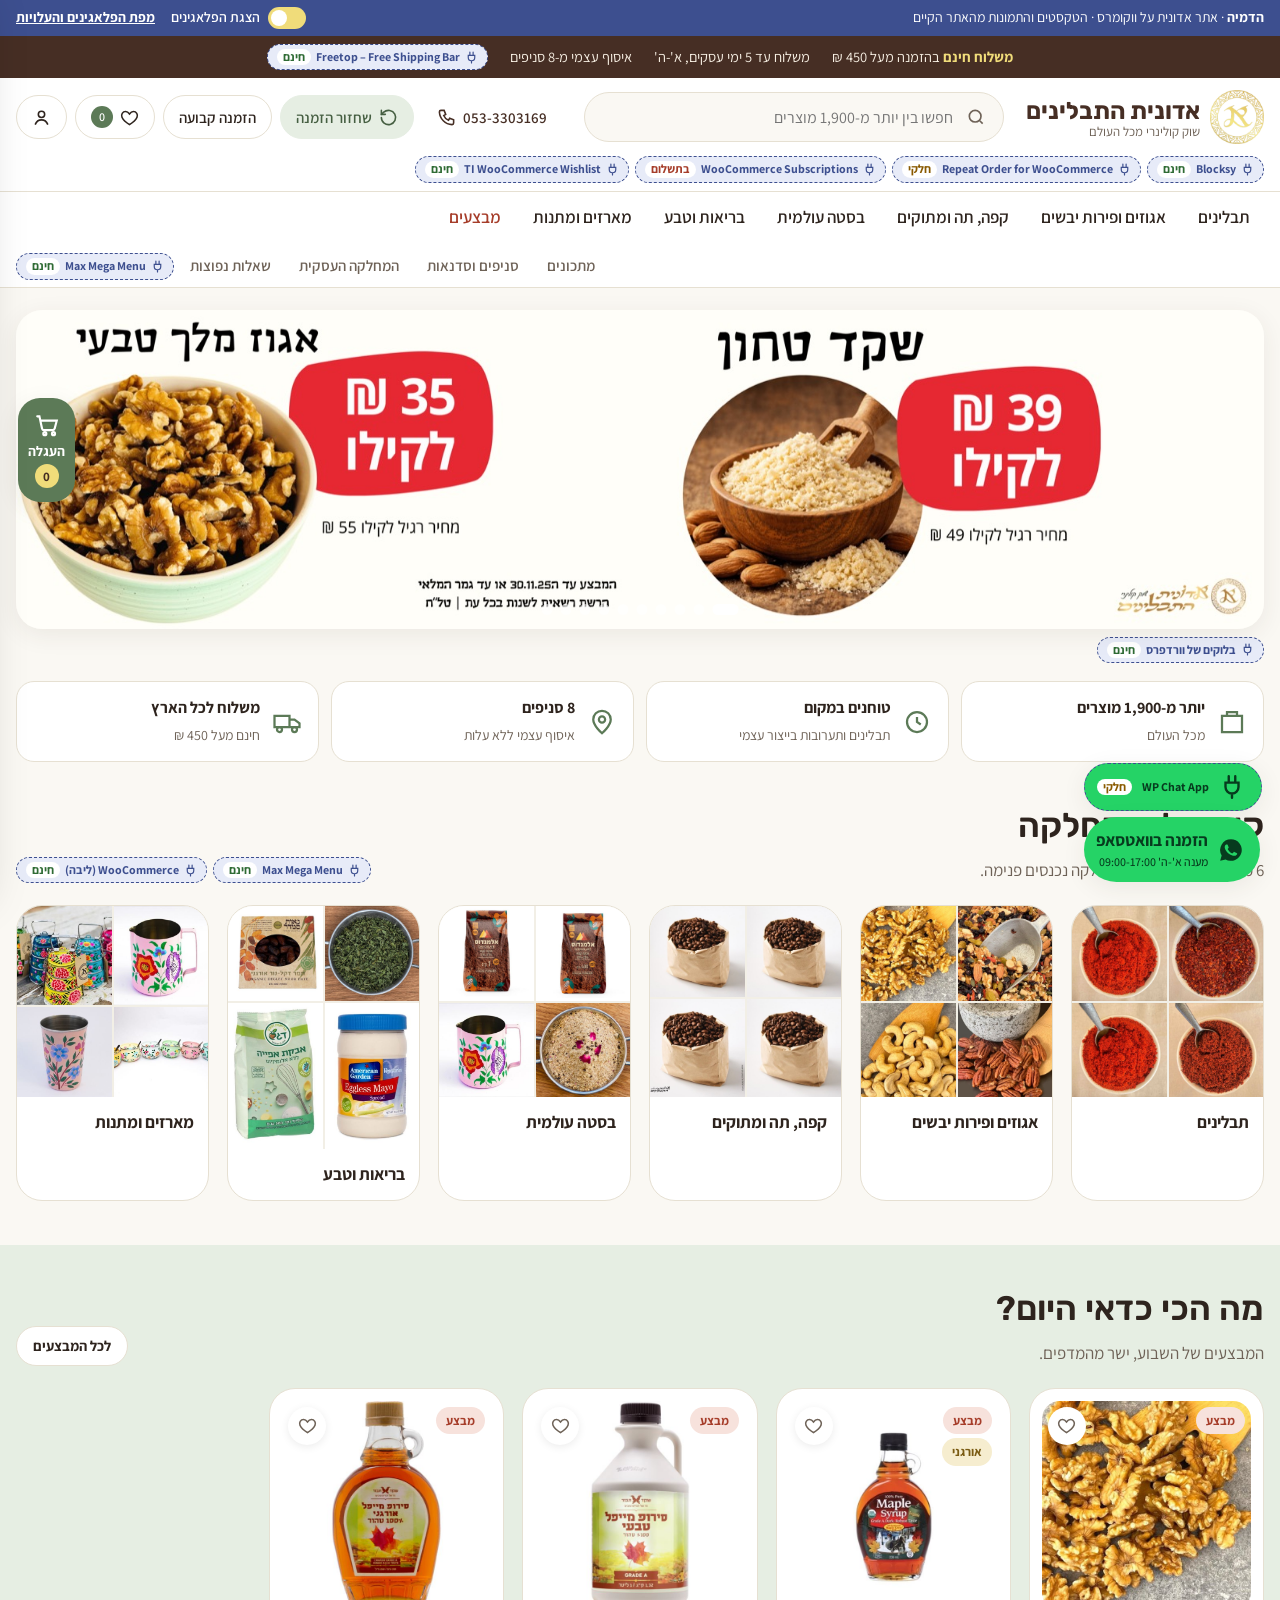
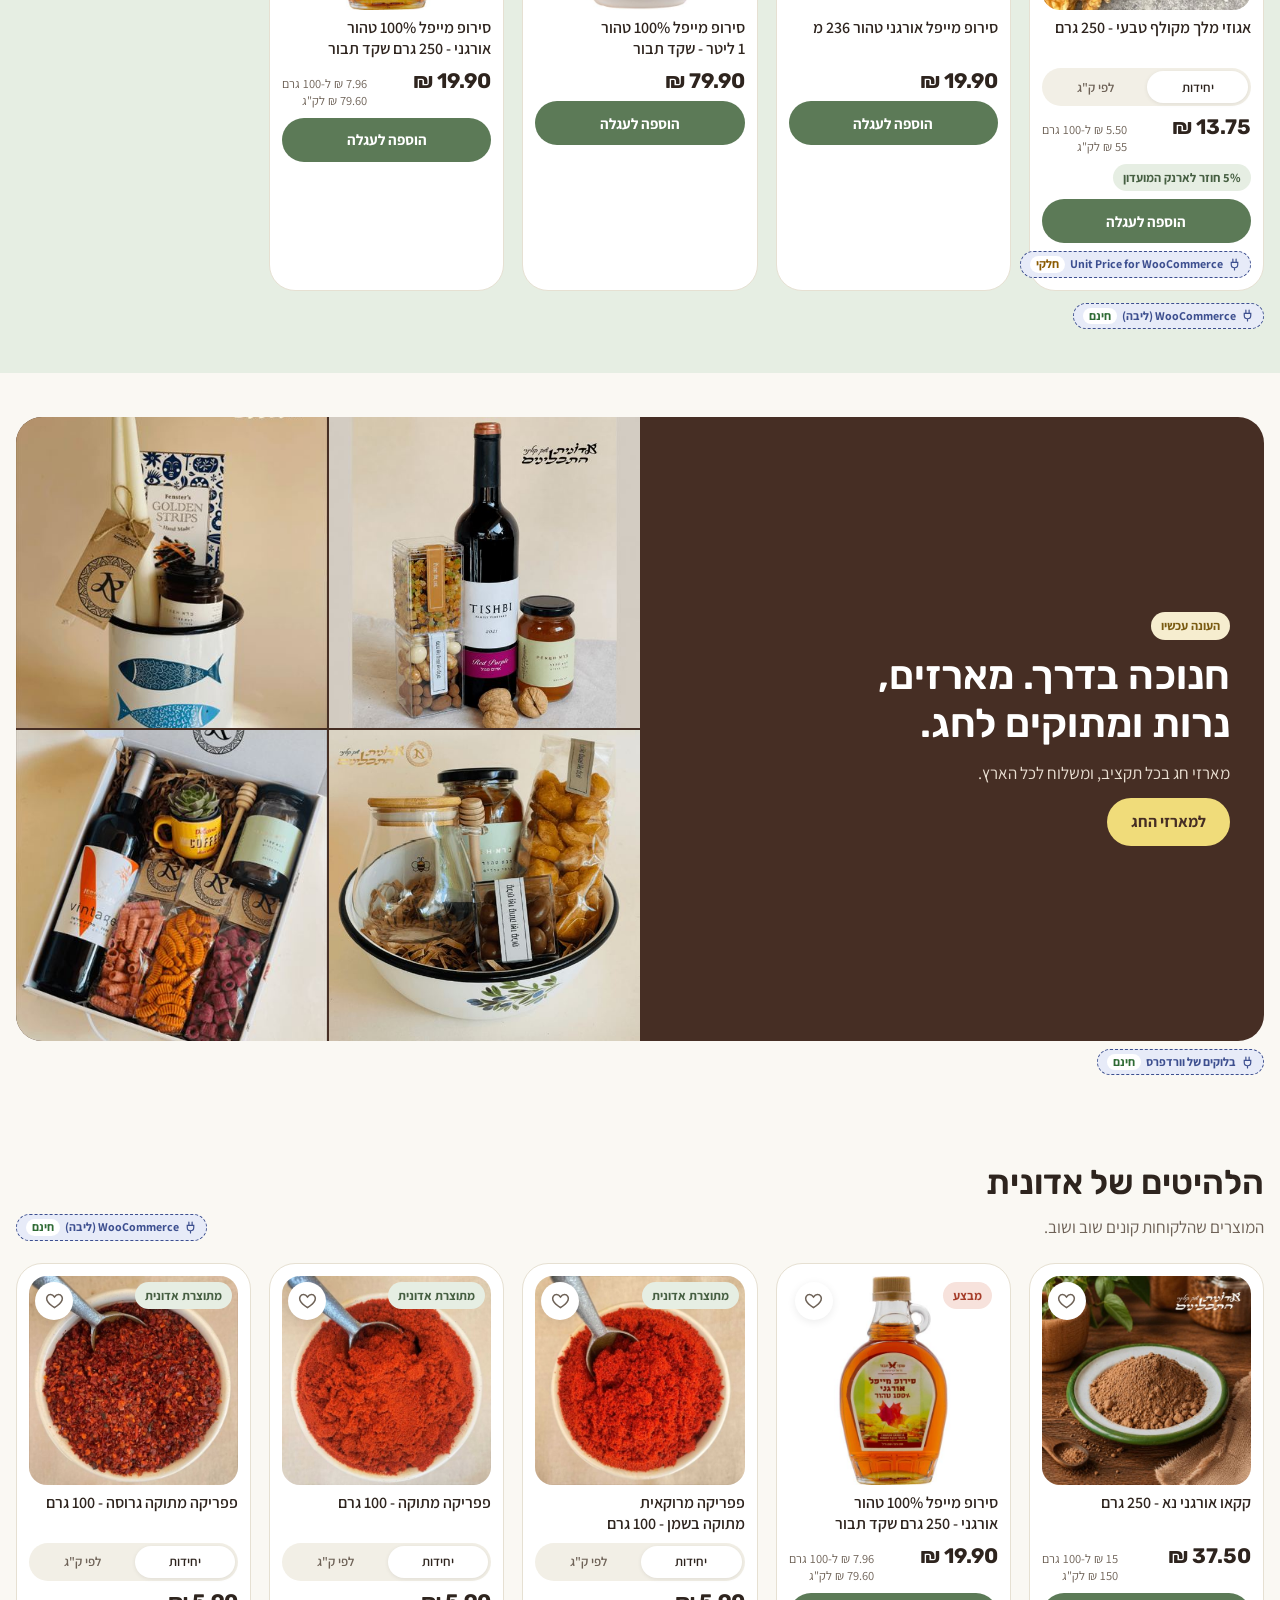
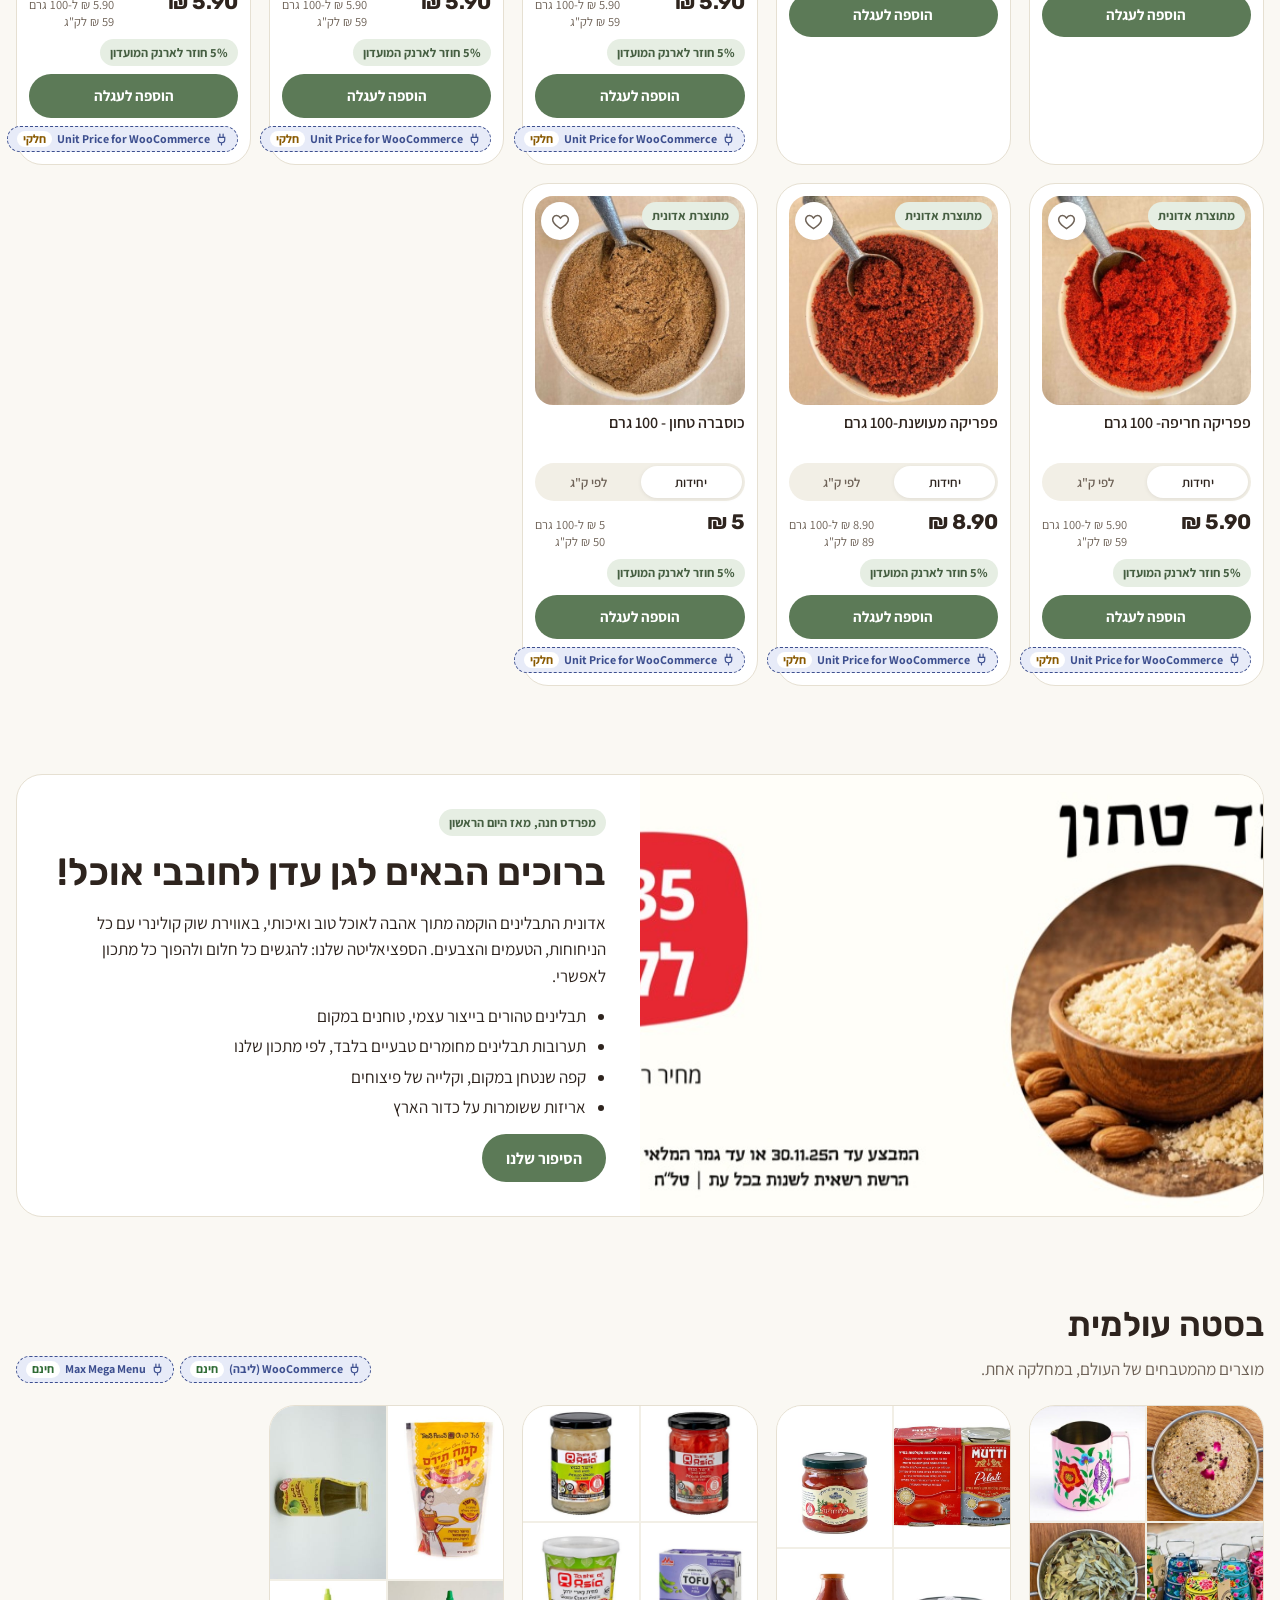
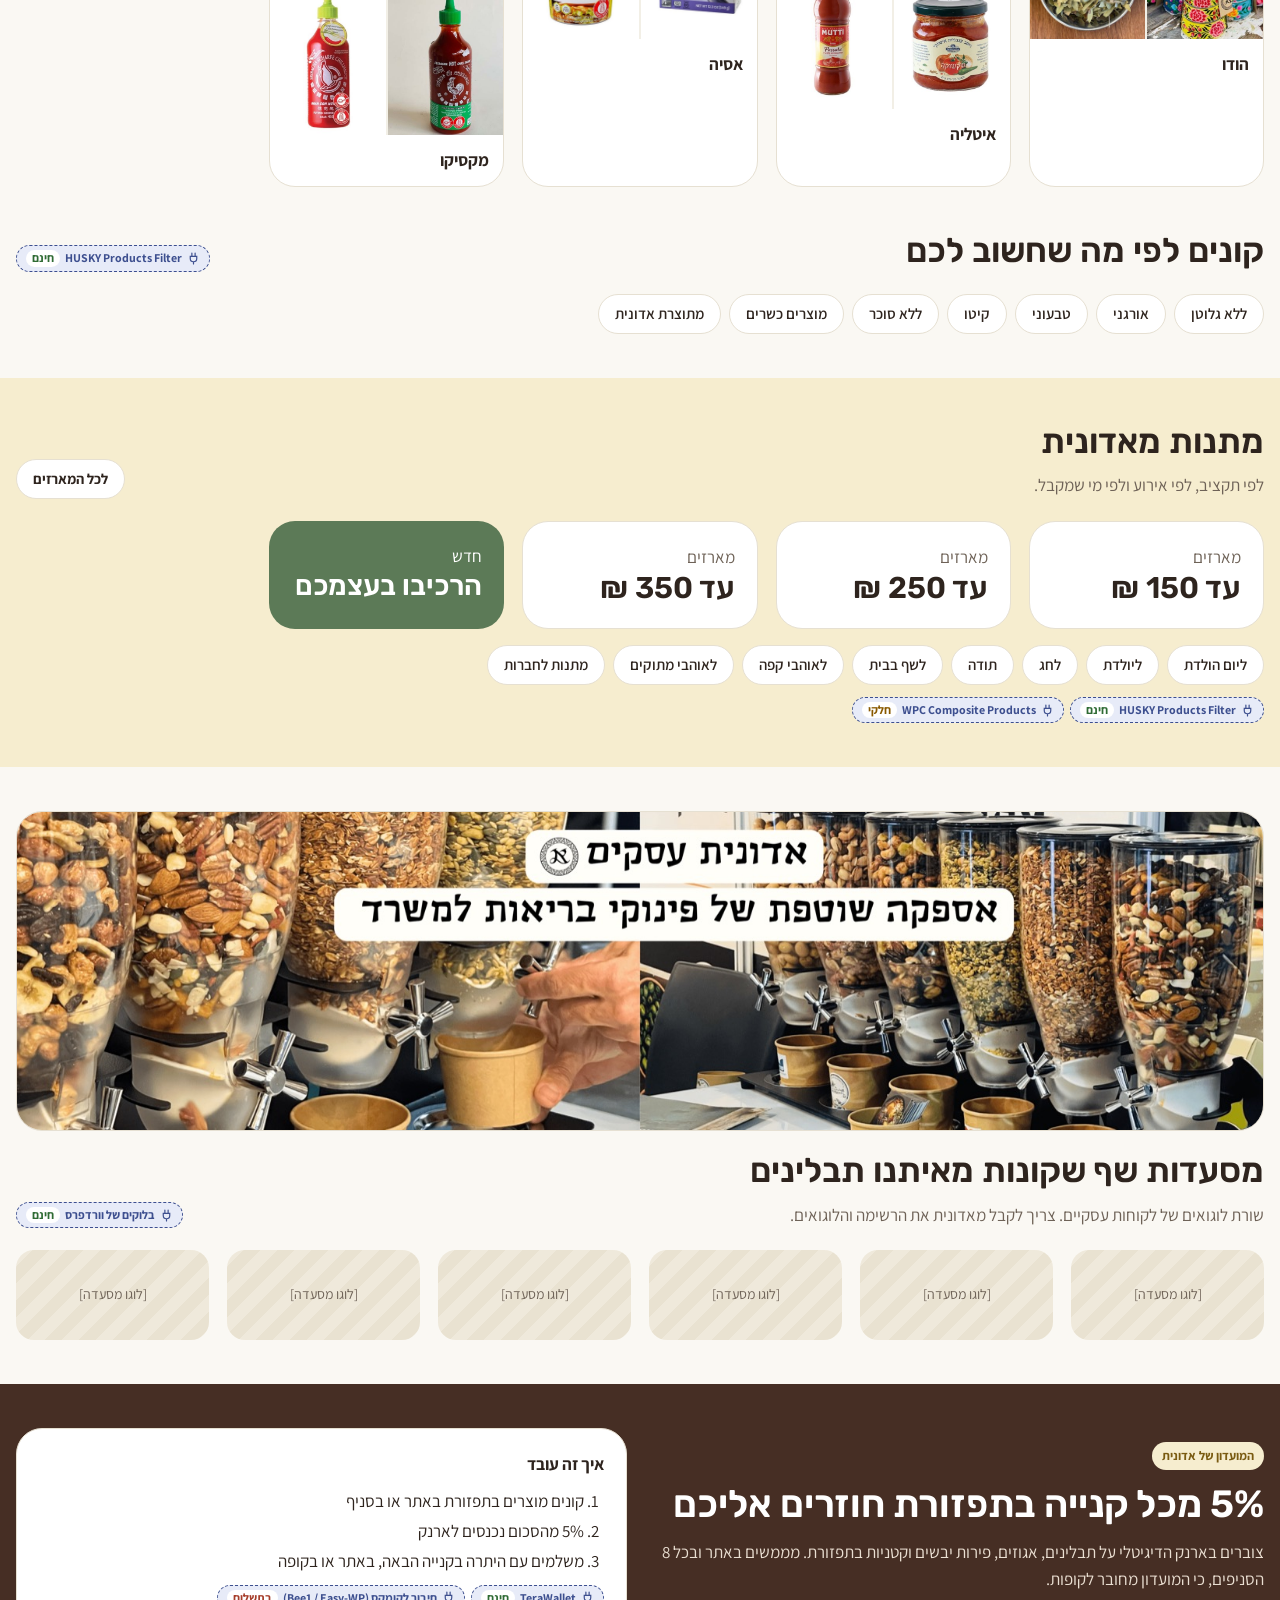
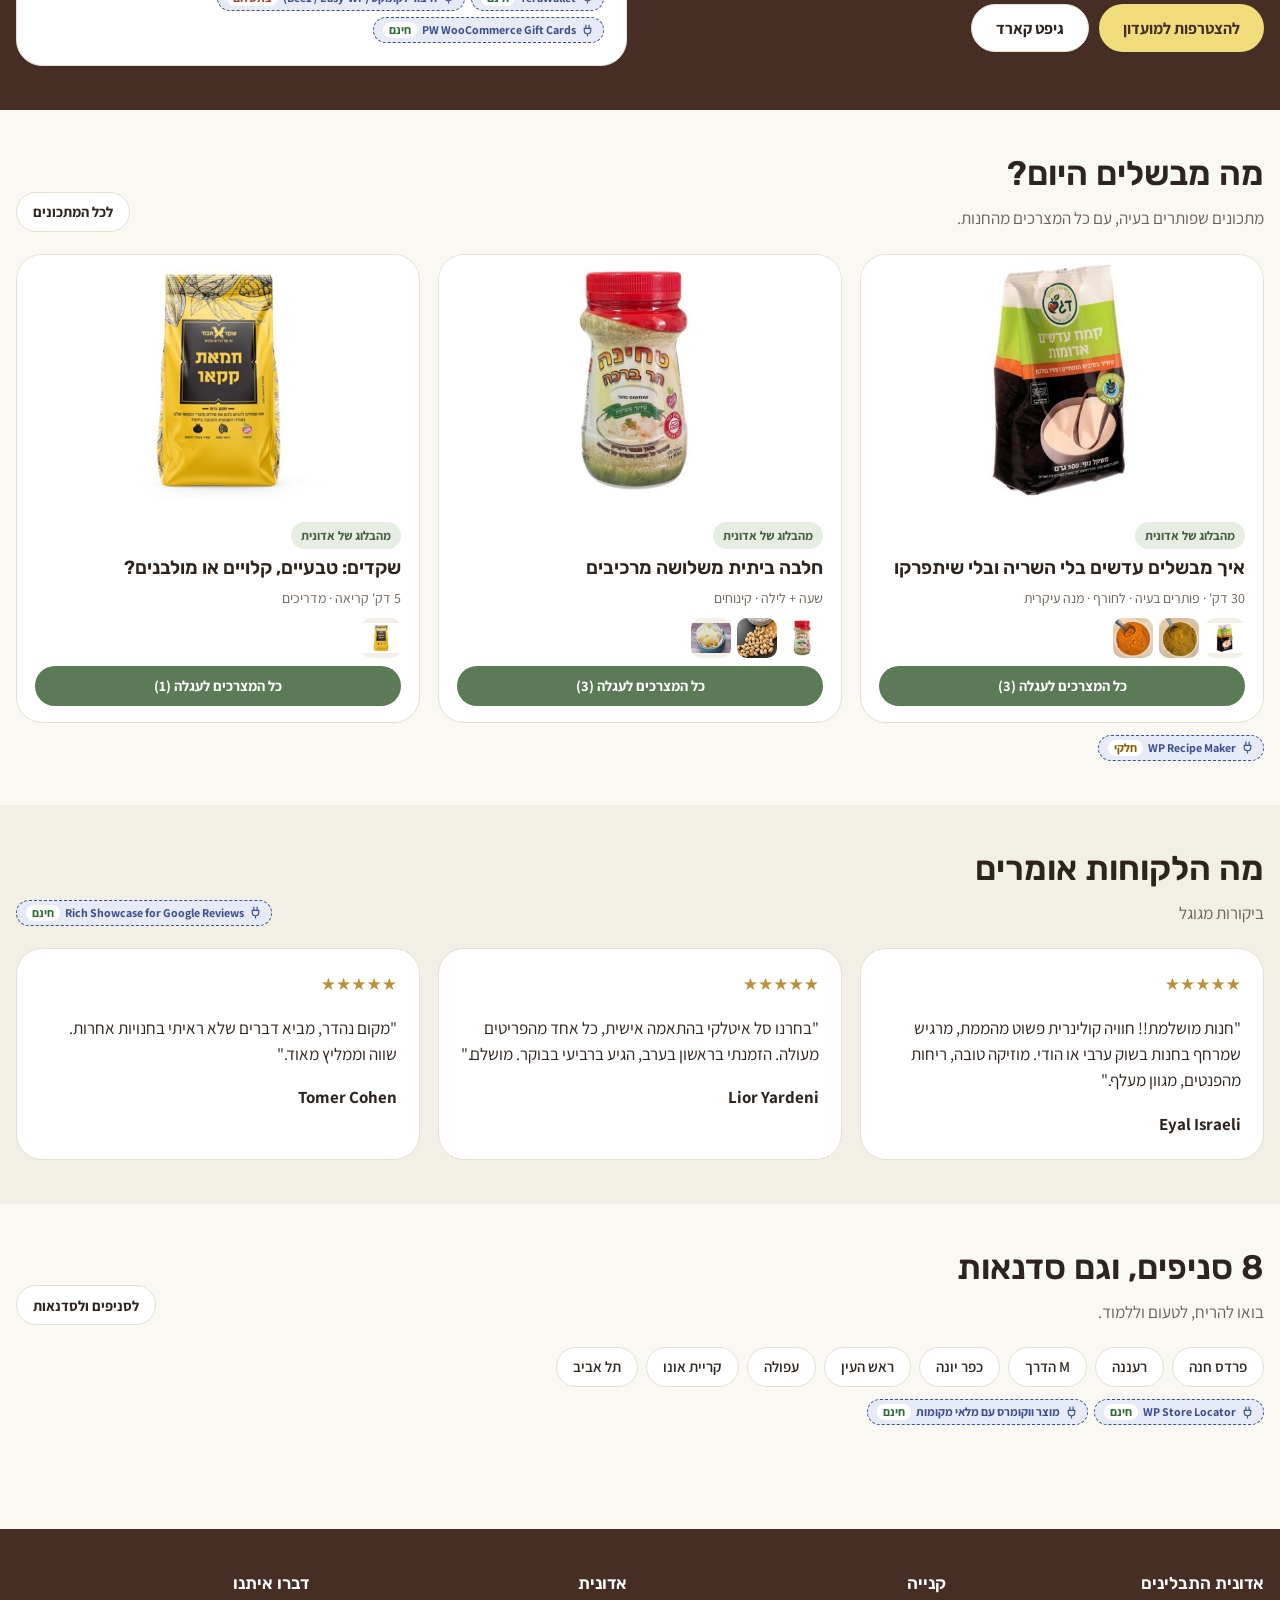
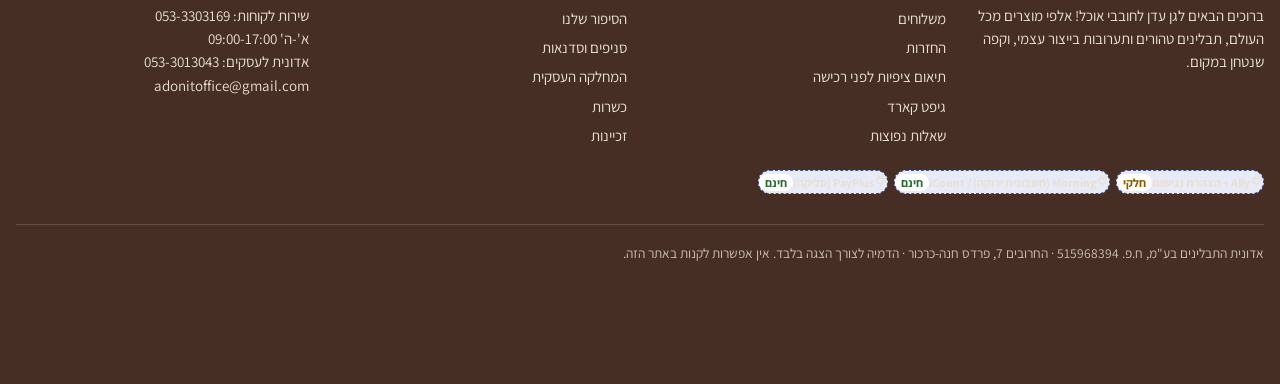
==== index.html @ aafbef53 "Add clickable WooCommerce demo for Adonit Hatavlinim Static demo built from the current site's texts" ====
<!doctype html>
<html lang="he" dir="rtl">
<head>
<meta charset="utf-8">
<meta name="viewport" content="width=device-width,initial-scale=1,viewport-fit=cover">
<meta name="robots" content="noindex,nofollow">
<title>אדונית התבלינים · הדמיה</title>
<link rel="preconnect" href="https://fonts.googleapis.com">
<link rel="stylesheet" href="https://fonts.googleapis.com/css2?family=Rubik:wght@500;600;700&family=Assistant:wght@400;600;700&display=swap">
<link rel="icon" href="assets/img/site/logo.png">
<link rel="stylesheet" href="assets/css/site.css">
</head>
<body>
<main>
  <div class="wrap">
    <div class="hero" id="hero"><img id="hero-img" src="assets/img/site/slide-1.jpg" alt=""><div class="dots" id="hero-dots"></div></div>
    <div data-plug="content" style="margin-top:8px"></div>

    <div class="trust" aria-label="למה אדונית">
      <div><svg viewBox="0 0 24 24" fill="none" stroke="currentColor" stroke-width="1.8" aria-hidden="true"><path d="M4 7h16v13H4zM8 7V4h8v3"/></svg><p style="margin:0"><b>יותר מ-1,900 מוצרים</b><span>מכל העולם</span></p></div>
      <div><svg viewBox="0 0 24 24" fill="none" stroke="currentColor" stroke-width="1.8" aria-hidden="true"><circle cx="12" cy="12" r="8"/><path d="M12 8v4l3 2"/></svg><p style="margin:0"><b>טוחנים במקום</b><span>תבלינים ותערובות בייצור עצמי</span></p></div>
      <div><svg viewBox="0 0 24 24" fill="none" stroke="currentColor" stroke-width="1.8" aria-hidden="true"><path d="M12 21s-7-6-7-11a7 7 0 0 1 14 0c0 5-7 11-7 11z"/><circle cx="12" cy="10" r="2.5"/></svg><p style="margin:0"><b>8 סניפים</b><span>איסוף עצמי ללא עלות</span></p></div>
      <div><svg viewBox="0 0 24 24" fill="none" stroke="currentColor" stroke-width="1.8" aria-hidden="true"><path d="M2 7h12v9H2zM14 10h4l4 3v3h-8z"/><circle cx="6" cy="18" r="2"/><circle cx="18" cy="18" r="2"/></svg><p style="margin:0"><b>משלוח לכל הארץ</b><span>חינם מעל 450 ₪</span></p></div>
    </div>
  </div>

  <section class="sec"><div class="wrap">
    <div class="sec-head"><div class="t"><h2>קונים לפי מחלקה</h2><p>6 מחלקות ראשיות. מכל מחלקה נכנסים פנימה.</p></div><div data-plug="megamenu,core"></div></div>
    <div class="grid g6" id="main-cats"></div>
  </div></section>

  <section class="sec" style="background:var(--green-soft)"><div class="wrap">
    <div class="sec-head"><div class="t"><h2>מה הכי כדאי היום?</h2><p>המבצעים של השבוע, ישר מהמדפים.</p></div><a class="btn sec sm" href="category.html?c=sale">לכל המבצעים</a></div>
    <div class="grid g4" id="today"></div>
    <div data-plug="core" style="margin-top:12px"></div>
  </div></section>

  <section class="sec"><div class="wrap">
    <a href="gifts.html" class="card" style="display:grid;grid-template-columns:repeat(auto-fit,minmax(min(100%,320px),1fr));overflow:hidden;text-decoration:none;background:var(--brown);color:#fff;border:0">
      <div style="padding:34px;display:flex;flex-direction:column;gap:12px;justify-content:center">
        <span class="tag" style="align-self:flex-start">העונה עכשיו</span>
        <h2 style="font-size:clamp(28px,3.5vw,40px)">חנוכה בדרך. מארזים, נרות ומתוקים לחג.</h2>
        <p style="margin:0;color:#EADFD2">מארזי חג בכל תקציב, ומשלוח לכל הארץ.</p>
        <span class="btn gold" style="align-self:flex-start">למארזי החג</span>
      </div>
      <div class="grid" style="grid-template-columns:1fr 1fr;gap:2px" id="season-imgs"></div>
    </a>
    <div data-plug="content" style="margin-top:8px"></div>
  </div></section>

  <section class="sec"><div class="wrap">
    <div class="sec-head"><div class="t"><h2>הלהיטים של אדונית</h2><p>המוצרים שהלקוחות קונים שוב ושוב.</p></div><div data-plug="core"></div></div>
    <div class="grid g4" id="hits"></div>
  </div></section>

  <section class="sec"><div class="wrap">
    <div class="card" style="display:grid;grid-template-columns:repeat(auto-fit,minmax(min(100%,340px),1fr));overflow:hidden">
      <img src="assets/img/site/slide-1.jpg" alt="" style="width:100%;height:100%;min-height:280px;object-fit:cover">
      <div style="padding:34px;display:flex;flex-direction:column;gap:14px">
        <span class="tag green" style="align-self:flex-start">מפרדס חנה, מאז היום הראשון</span>
        <h2 style="font-size:clamp(28px,3vw,38px)">ברוכים הבאים לגן עדן לחובבי אוכל!</h2>
        <p style="margin:0">אדונית התבלינים הוקמה מתוך אהבה לאוכל טוב ואיכותי, באווירת שוק קולינרי עם כל הניחוחות, הטעמים והצבעים. הספציאליטה שלנו: להגשים כל חלום ולהפוך כל מתכון לאפשרי.</p>
        <ul style="margin:0;padding-inline-start:20px;display:flex;flex-direction:column;gap:4px">
          <li>תבלינים טהורים בייצור עצמי, טוחנים במקום</li>
          <li>תערובות תבלינים מחומרים טבעיים בלבד, לפי מתכון שלנו</li>
          <li>קפה שנטחן במקום, וקלייה של פיצוחים</li>
          <li>אריזות ששומרות על כדור הארץ</li>
        </ul>
        <a class="btn pri" href="about.html" style="align-self:flex-start">הסיפור שלנו</a>
      </div>
    </div>
  </div></section>

  <section class="sec"><div class="wrap">
    <div class="sec-head"><div class="t"><h2>בסטה עולמית</h2><p>מוצרים מהמטבחים של העולם, במחלקה אחת.</p></div><div data-plug="core,megamenu"></div></div>
    <div class="grid g4" id="world"></div>
  </div></section>

  <section class="sec" style="padding-top:0"><div class="wrap">
    <div class="sec-head"><div class="t"><h2>קונים לפי מה שחשוב לכם</h2></div><div data-plug="filter"></div></div>
    <div class="chips">
      <a class="chip" href="category.html?c=gf">ללא גלוטן</a><a class="chip" href="category.html?c=organic">אורגני</a><a class="chip" href="category.html?c=vegan">טבעוני</a>
      <a class="chip" href="category.html?c=keto">קיטו</a><a class="chip" href="category.html?c=sugarfree">ללא סוכר</a><a class="chip" href="category.html?m=health">מוצרים כשרים</a>
      <a class="chip" href="category.html?c=pure">מתוצרת אדונית</a>
    </div>
  </div></section>

  <section class="sec" style="background:var(--gold-soft)"><div class="wrap">
    <div class="sec-head"><div class="t"><h2>מתנות מאדונית</h2><p>לפי תקציב, לפי אירוע ולפי מי שמקבל.</p></div><a class="btn sec sm" href="gifts.html">לכל המארזים</a></div>
    <div class="grid g4">
      <a class="card" href="gifts.html?b=150" style="padding:22px;text-decoration:none"><span class="muted">מארזים</span><h3 style="font-size:30px">עד 150 ₪</h3></a>
      <a class="card" href="gifts.html?b=250" style="padding:22px;text-decoration:none"><span class="muted">מארזים</span><h3 style="font-size:30px">עד 250 ₪</h3></a>
      <a class="card" href="gifts.html?b=350" style="padding:22px;text-decoration:none"><span class="muted">מארזים</span><h3 style="font-size:30px">עד 350 ₪</h3></a>
      <a class="card" href="gifts.html#build" style="padding:22px;text-decoration:none;background:var(--green);color:#fff;border:0"><span>חדש</span><h3 style="font-size:28px">הרכיבו בעצמכם</h3></a>
    </div>
    <div class="chips" style="margin-top:16px">
      <a class="chip" href="gifts.html?o=birthday">ליום הולדת</a><a class="chip" href="gifts.html?o=baby">ליולדת</a><a class="chip" href="gifts.html?o=holiday">לחג</a><a class="chip" href="gifts.html?o=thanks">תודה</a>
      <a class="chip" href="gifts.html?p=chef">לשף בבית</a><a class="chip" href="gifts.html?p=coffee">לאוהבי קפה</a><a class="chip" href="gifts.html?p=sweet">לאוהבי מתוקים</a><a class="chip" href="business.html">מתנות לחברות</a>
    </div>
    <div data-plug="filter,composite" style="margin-top:12px"></div>
  </div></section>

  <section class="sec"><div class="wrap">
    <a href="business.html" class="card" style="display:block;overflow:hidden;text-decoration:none">
      <img src="assets/img/site/slide-10.jpg" alt="אדונית עסקים: אספקה שוטפת של פינוקי בריאות למשרד">
    </a>
    <div class="sec-head" style="margin-top:20px"><div class="t"><h2>מסעדות שף שקונות מאיתנו תבלינים</h2><p>שורת לוגואים של לקוחות עסקיים. צריך לקבל מאדונית את הרשימה והלוגואים.</p></div><div data-plug="content"></div></div>
    <div class="grid g6"><div class="ph" style="height:90px">[לוגו מסעדה]</div><div class="ph" style="height:90px">[לוגו מסעדה]</div><div class="ph" style="height:90px">[לוגו מסעדה]</div><div class="ph" style="height:90px">[לוגו מסעדה]</div><div class="ph" style="height:90px">[לוגו מסעדה]</div><div class="ph" style="height:90px">[לוגו מסעדה]</div></div>
  </div></section>

  <section class="sec" style="background:var(--brown);color:#fff"><div class="wrap" style="display:grid;grid-template-columns:repeat(auto-fit,minmax(min(100%,340px),1fr));gap:26px;align-items:center">
    <div style="display:flex;flex-direction:column;gap:12px">
      <span class="tag" style="align-self:flex-start">המועדון של אדונית</span>
      <h2 style="font-size:clamp(28px,3vw,38px)">5% מכל קנייה בתפזורת חוזרים אליכם</h2>
      <p style="margin:0;color:#EADFD2">צוברים בארנק הדיגיטלי על תבלינים, אגוזים, פירות יבשים וקטניות בתפזורת. מממשים באתר ובכל 8 הסניפים, כי המועדון מחובר לקופות.</p>
      <div style="display:flex;gap:10px;flex-wrap:wrap"><a class="btn gold" href="account.html#wallet">להצטרפות למועדון</a><a class="btn sec" href="account.html#giftcard">גיפט קארד</a></div>
    </div>
    <div class="card" style="padding:22px;color:var(--ink);display:flex;flex-direction:column;gap:10px">
      <b>איך זה עובד</b>
      <ol style="margin:0;padding-inline-start:20px;display:flex;flex-direction:column;gap:4px">
        <li>קונים מוצרים בתפזורת באתר או בסניף</li>
        <li>5% מהסכום נכנסים לארנק</li>
        <li>משלמים עם היתרה בקנייה הבאה, באתר או בקופה</li>
      </ol>
      <div data-plug="wallet,comax,giftcard"></div>
    </div>
  </div></section>

  <section class="sec"><div class="wrap">
    <div class="sec-head"><div class="t"><h2>מה מבשלים היום?</h2><p>מתכונים שפותרים בעיה, עם כל המצרכים מהחנות.</p></div><a class="btn sec sm" href="recipes.html">לכל המתכונים</a></div>
    <div class="grid g3" id="recipes"></div>
    <div data-plug="recipes" style="margin-top:12px"></div>
  </div></section>

  <section class="sec" style="background:var(--soft)"><div class="wrap">
    <div class="sec-head"><div class="t"><h2>מה הלקוחות אומרים</h2><p>ביקורות מגוגל</p></div><div data-plug="reviews"></div></div>
    <div class="grid g3">
      <blockquote class="card" style="margin:0;padding:22px"><div style="color:var(--gold)" aria-label="5 כוכבים">★★★★★</div><p>"חנות מושלמת!! חוויה קולינרית פשוט מהממת, מרגיש שמרחף בחנות בשוק ערבי או הודי. מוזיקה טובה, ריחות מהפנטים, מגוון מעלף."</p><b>Eyal Israeli</b></blockquote>
      <blockquote class="card" style="margin:0;padding:22px"><div style="color:var(--gold)" aria-label="5 כוכבים">★★★★★</div><p>"בחרנו סל איטלקי בהתאמה אישית, כל אחד מהפריטים מעולה. הזמנתי בראשון בערב, הגיע ברביעי בבוקר. מושלם."</p><b>Lior Yardeni</b></blockquote>
      <blockquote class="card" style="margin:0;padding:22px"><div style="color:var(--gold)" aria-label="5 כוכבים">★★★★★</div><p>"מקום נהדר, מביא דברים שלא ראיתי בחנויות אחרות. שווה וממליץ מאוד."</p><b>Tomer Cohen</b></blockquote>
    </div>
  </div></section>

  <section class="sec"><div class="wrap">
    <div class="sec-head"><div class="t"><h2>8 סניפים, וגם סדנאות</h2><p>בואו להריח, לטעום וללמוד.</p></div><a class="btn sec sm" href="branches.html">לסניפים ולסדנאות</a></div>
    <div class="chips" id="branch-chips"></div>
    <div data-plug="locator,workshops" style="margin-top:12px"></div>
  </div></section>
</main>
<script src="assets/js/data.js"></script>
<script src="assets/js/app.js"></script>
<script>
window.pageInit = function () {
  const slides = (window.SLIDES || []).filter(s => s.img);
  let i = 0;
  const img = document.getElementById('hero-img'), dots = document.getElementById('hero-dots');
  dots.innerHTML = slides.map((s, n) => `<button aria-label="${esc(s.alt)}" aria-current="${n === 0}"></button>`).join('');
  const show = n => { i = n; img.src = slides[n].img; img.alt = slides[n].alt; dots.querySelectorAll('button').forEach((b, k) => b.setAttribute('aria-current', k === n)); };
  dots.addEventListener('click', e => { const b = e.target.closest('button'); if (b) show([...dots.children].indexOf(b)); });
  if (!matchMedia('(prefers-reduced-motion: reduce)').matches) setInterval(() => show((i + 1) % slides.length), 5000);
  show(0);

  document.getElementById('main-cats').innerHTML = MENU.map(m => {
    const keys = m.groups.flatMap(g => g[1]);
    const ims = productsIn(keys).slice(0, 4).map(p => `<img src="${p.img}" alt="" loading="lazy">`).join('');
    return `<a class="cat-tile" href="${m.href || 'category.html?m=' + m.id}"><div class="im">${ims}</div><span>${esc(m.name)}</span></a>`;
  }).join('');
  document.getElementById('today').innerHTML = productsIn(['sale']).slice(0, 4).map(p => productCard(p)).join('');
  const hitIds = ['4282666', '6052212', '8555925', '4281833', '4282387', '4282388', '4281858', '6035472'];
  let hits = hitIds.map(productById).filter(Boolean);
  if (hits.length < 8) hits = hits.concat(productsIn(['pure', 'nuts', 'blends']).filter(p => !hits.includes(p))).slice(0, 8);
  document.getElementById('hits').innerHTML = hits.map(p => productCard(p)).join('');
  document.getElementById('season-imgs').innerHTML = productsIn(['boxes']).slice(0, 4).map(p => `<img src="${p.img}" alt="" style="width:100%;height:100%;object-fit:cover;aspect-ratio:1/1;background:#fff">`).join('');
  document.getElementById('world').innerHTML = [['indian', 'הודו'], ['italy', 'איטליה'], ['asian', 'אסיה'], ['mexico', 'מקסיקו']].map(([k, n]) => {
    const ims = productsIn([k]).slice(0, 4).map(p => `<img src="${p.img}" alt="" loading="lazy">`).join('');
    return `<a class="cat-tile" href="category.html?c=${k}"><div class="im">${ims}</div><span>${n}</span></a>`;
  }).join('');
  document.getElementById('recipes').innerHTML = RECIPES.slice(0, 3).map(recipeCard).join('');
  document.getElementById('branch-chips').innerHTML = ['פרדס חנה', 'רעננה', 'M הדרך', 'כפר יונה', 'ראש העין', 'עפולה', 'קריית אונו', 'תל אביב'].map(b => `<a class="chip" href="branches.html">${b}</a>`).join('');
};
</script>
<script src="assets/js/recipes.js"></script>
</body>
</html>
---- assets/css/site.css ----
/* Adonit WooCommerce demo – shared styles.
   Rounded, soft look (store request, inspired by Carmella). Brand colours from the current site:
   green #5C7A57, brown #462E24, logo gold, soft yellow. */
:root{
  --bg:#FAF8F3; --card:#FFFFFF; --soft:#F2EFE6; --line:#E6E0D2;
  --ink:#2E241E; --muted:#6E6257; --brown:#462E24;
  --green:#5C7A57; --green-dk:#465F42; --green-soft:#E6EEE3;
  --gold:#B8913A; --gold-soft:#F6EDCF; --yellow:#F0DC7A;
  --red:#A63D2A; --red-soft:#F7E2DC;
  --plug:#3D4F8F; --plug-soft:#E7EBF8;
  --r-lg:26px; --r:18px; --r-sm:12px; --pill:999px;
  --shadow:0 6px 24px rgba(70,46,36,.08);
  --head:'Rubik','Assistant',system-ui,sans-serif;
  --body:'Assistant','Rubik',system-ui,-apple-system,'Segoe UI',Arial,sans-serif;
}
*{box-sizing:border-box}
html{scroll-behavior:smooth}
body{margin:0;background:var(--bg);color:var(--ink);font:400 17px/1.55 var(--body);direction:rtl}
img{max-width:100%;display:block}
a{color:inherit}
h1,h2,h3,h4{font-family:var(--head);font-weight:600;line-height:1.2;margin:0;text-wrap:balance}
.wrap{max-width:1280px;margin:0 auto;padding-inline:max(16px,env(safe-area-inset-left,0px))}
.sr{position:absolute;width:1px;height:1px;overflow:hidden;clip:rect(0 0 0 0)}
:focus-visible{outline:3px solid var(--gold);outline-offset:2px;border-radius:6px}

/* demo bar */
.demo-bar{background:var(--plug);color:#fff;font-size:14px}
.demo-bar .wrap{display:flex;flex-wrap:wrap;gap:6px 18px;align-items:center;justify-content:space-between;padding-block:7px}
.demo-bar a{color:#fff;font-weight:700}
.switch{display:inline-flex;align-items:center;gap:8px;cursor:pointer;font-weight:600}
.switch input{appearance:none;width:38px;height:22px;border-radius:99px;background:rgba(255,255,255,.35);position:relative;cursor:pointer;margin:0}
.switch input::after{content:"";position:absolute;top:3px;right:3px;width:16px;height:16px;border-radius:50%;background:#fff;transition:right .15s}
.switch input:checked{background:var(--yellow)}
.switch input:checked::after{right:19px}

/* plugin badges */
.plug{display:inline-flex;align-items:center;gap:5px;font:600 12px/1.2 var(--body);color:var(--plug);background:var(--plug-soft);border:1px dashed var(--plug);padding:4px 9px;border-radius:var(--pill);text-decoration:none;white-space:nowrap;vertical-align:middle}
.plug b{font-weight:700}
.plug .st{font-weight:700;padding:1px 6px;border-radius:99px;background:#fff}
.plug .st.free{color:#2F6B34}.plug .st.partly{color:#8A5A00}.plug .st.paid{color:var(--red)}
.plug svg{width:13px;height:13px}
body.hide-plugs .plug{display:none!important}
.plug-row{display:flex;flex-wrap:wrap;gap:6px}

/* shipping bar (Dear Life) */
.ship-bar{background:var(--brown);color:#F7EFE3;font-size:14.5px}
.ship-bar .wrap{display:flex;flex-wrap:wrap;gap:4px 22px;justify-content:center;align-items:center;padding-block:8px;text-align:center}
.ship-bar strong{color:var(--yellow)}

/* header */
.site-head{background:var(--card);border-bottom:1px solid var(--line);position:relative;z-index:30}
@media(min-width:1100px){.site-head{position:sticky;top:0}}
.head-row{display:flex;flex-wrap:wrap;align-items:center;gap:12px 22px;padding-block:12px}
.logo{display:flex;align-items:center;gap:10px;text-decoration:none}
.logo img{width:54px;height:54px}
.logo span{display:flex;flex-direction:column;line-height:1.05}
.logo b{font:700 24px var(--head);color:var(--brown)}
.logo small{font-size:13px;color:var(--muted)}
.search{flex:1 1 340px;position:relative}
.search input{width:100%;min-height:50px;border-radius:var(--pill);border:1.5px solid var(--line);background:var(--bg);padding:0 50px 0 20px;font:400 16px var(--body);color:var(--ink)}
.search input:focus{border-color:var(--green);outline:none;background:#fff}
.search .ico{position:absolute;right:18px;top:50%;transform:translateY(-50%);width:20px;height:20px;color:var(--muted)}
.suggest{position:absolute;top:calc(100% + 8px);inset-inline:0;background:#fff;border-radius:var(--r);box-shadow:var(--shadow);border:1px solid var(--line);padding:16px;display:none;z-index:40}
.search:focus-within .suggest{display:block}
.suggest h4{font-size:13px;color:var(--muted);margin-bottom:8px;font-family:var(--body);font-weight:700}
.suggest .chips{display:flex;flex-wrap:wrap;gap:6px;margin-bottom:12px}
.suggest .chips a{background:var(--soft);border-radius:var(--pill);padding:6px 12px;font-size:14px;text-decoration:none}
.suggest .res a{display:flex;gap:10px;align-items:center;padding:6px;border-radius:10px;text-decoration:none;font-size:15px}
.suggest .res a:hover{background:var(--soft)}
.suggest .res img{width:40px;height:40px;object-fit:cover;border-radius:8px}
.head-actions{display:flex;align-items:center;gap:8px;flex-wrap:wrap}
.hbtn{display:inline-flex;align-items:center;gap:7px;min-height:44px;padding:0 15px;border-radius:var(--pill);text-decoration:none;font-weight:600;font-size:15px;border:1.5px solid var(--line);background:#fff;cursor:pointer;color:var(--ink);font-family:var(--body)}
.hbtn svg{width:19px;height:19px}
.hbtn.reorder{background:var(--green-soft);border-color:var(--green-soft);color:var(--green-dk)}
.hbtn.phone{border:0;color:var(--brown);direction:ltr}
.hbtn .count{background:var(--green);color:#fff;border-radius:99px;min-width:22px;height:22px;display:inline-grid;place-items:center;font-size:12px}

/* mega menu (Teva Castel / Nuts.com: 6 main categories, deep) */
.mainnav{border-top:1px solid var(--line)}
.mainnav>.wrap{display:flex;flex-wrap:wrap;gap:2px 4px;align-items:center}
.mn-item{position:relative}
.mn-item>a{display:block;padding:12px 14px;font-weight:600;text-decoration:none;border-radius:12px}
.mn-item>a:hover,.mn-item:focus-within>a{background:var(--soft)}
.mn-item.accent>a{color:var(--red)}
.mega{position:absolute;top:100%;right:0;background:#fff;border:1px solid var(--line);border-radius:var(--r);box-shadow:var(--shadow);padding:20px;display:none;min-width:520px;z-index:35;grid-template-columns:repeat(2,minmax(0,1fr));gap:6px 28px}
.mn-item:hover .mega,.mn-item:focus-within .mega{display:grid}
.mega h5{font:700 14px var(--body);color:var(--green-dk);margin:6px 0 4px}
.mega a{display:block;text-decoration:none;padding:4px 0;font-size:15px}
.mega a:hover{color:var(--green)}
.mega .note{grid-column:1/-1;margin-top:8px}
.nav-extra{margin-inline-start:auto;display:flex;gap:4px;flex-wrap:wrap}
.nav-extra a{padding:10px 12px;text-decoration:none;font-size:15px;color:var(--muted);font-weight:600;border-radius:12px}
.nav-extra a:hover{background:var(--soft);color:var(--ink)}

/* generic */
section.sec{padding-block:44px}
.sec-head{display:flex;flex-wrap:wrap;align-items:end;justify-content:space-between;gap:10px 20px;margin-bottom:22px}
.sec-head h2{font-size:clamp(26px,3vw,34px)}
.sec-head p{margin:4px 0 0;color:var(--muted)}
.sec-head .t{display:flex;flex-direction:column;gap:6px}
.btn{display:inline-flex;align-items:center;justify-content:center;gap:8px;min-height:48px;padding:0 24px;border-radius:var(--pill);border:0;font:700 16px var(--body);text-decoration:none;cursor:pointer}
.btn.pri{background:var(--green);color:#fff}.btn.pri:hover{background:var(--green-dk)}
.btn.sec{background:#fff;color:var(--ink);border:1.5px solid var(--line)}
.btn.gold{background:var(--yellow);color:var(--brown)}
.btn.sm{min-height:40px;padding:0 16px;font-size:14.5px}
.card{background:var(--card);border-radius:var(--r-lg);border:1px solid var(--line)}
.tag{display:inline-block;font-size:12.5px;font-weight:700;padding:4px 10px;border-radius:var(--pill);background:var(--gold-soft);color:#7A5B12}
.tag.green{background:var(--green-soft);color:var(--green-dk)}
.tag.red{background:var(--red-soft);color:var(--red)}
.grid{display:grid;gap:18px}
.g2{grid-template-columns:repeat(auto-fit,minmax(min(100%,420px),1fr))}
.g3{grid-template-columns:repeat(auto-fit,minmax(min(100%,280px),1fr))}
.g4{grid-template-columns:repeat(auto-fill,minmax(min(100%,230px),1fr))}
.g6{grid-template-columns:repeat(auto-fill,minmax(min(100%,170px),1fr))}
.muted{color:var(--muted)}
.ph{background:repeating-linear-gradient(135deg,#EFE9DB 0 12px,#E9E2D1 12px 24px);color:var(--muted);display:grid;place-items:center;text-align:center;font-size:14px;padding:12px;border-radius:var(--r)}

/* hero */
.hero{position:relative;border-radius:var(--r-lg);overflow:hidden;margin-top:22px;box-shadow:var(--shadow)}
.hero img{width:100%;aspect-ratio:1600/408;object-fit:cover}
.hero .dots{position:absolute;bottom:14px;left:50%;transform:translateX(-50%);display:flex;gap:8px}
.hero .dots button{width:11px;height:11px;border-radius:50%;border:0;background:rgba(255,255,255,.6);cursor:pointer;padding:0}
.hero .dots button[aria-current="true"]{background:#fff;width:26px;border-radius:99px}
.hero .plug{position:absolute;top:12px;right:12px}

/* trust (Elita) */
.trust{display:grid;grid-template-columns:repeat(4,minmax(0,1fr));gap:12px;margin-top:18px}
.trust div{background:var(--card);border-radius:var(--r);padding:14px 16px;display:flex;gap:12px;align-items:center;border:1px solid var(--line)}
.trust svg{width:30px;height:30px;color:var(--green);flex:none}
.trust b{display:block;font-size:16px}.trust span{font-size:14px;color:var(--muted)}
@media(max-width:900px){.trust{grid-template-columns:repeat(2,minmax(0,1fr))}}

/* category tiles */
.cat-tile{background:var(--card);border-radius:var(--r-lg);border:1px solid var(--line);text-decoration:none;display:flex;flex-direction:column;overflow:hidden;transition:transform .15s}
.cat-tile:hover{transform:translateY(-3px)}
.cat-tile .im{aspect-ratio:1/1;background:var(--soft);display:grid;grid-template-columns:1fr 1fr;gap:2px}
.cat-tile .im img{width:100%;height:100%;object-fit:cover}
.cat-tile span{padding:12px 14px;font-weight:700;font-size:17px}

/* product card */
.pcard{background:var(--card);border-radius:var(--r-lg);border:1px solid var(--line);padding:12px;display:flex;flex-direction:column;gap:8px;position:relative}
.pcard .pimg{aspect-ratio:1/1;border-radius:var(--r);overflow:hidden;background:#fff;display:block}
.pcard .pimg img{width:100%;height:100%;object-fit:contain}
.pcard h3{font:600 16px/1.3 var(--body);min-height:42px}
.pcard h3 a{text-decoration:none}
.pcard .fav{position:absolute;top:18px;left:18px;width:38px;height:38px;border-radius:50%;border:0;background:#fff;box-shadow:0 2px 8px rgba(0,0,0,.08);display:grid;place-items:center;cursor:pointer;color:var(--muted)}
.pcard .fav[aria-pressed="true"]{color:var(--red)}
.pcard .fav svg{width:19px;height:19px}
.pcard .badges{position:absolute;top:18px;right:18px;display:flex;flex-direction:column;gap:4px;align-items:flex-start}
.price-row{display:flex;align-items:baseline;justify-content:space-between;gap:6px;flex-wrap:wrap}
.price{font:700 21px var(--head)}
.price s{font-size:14px;color:var(--muted);font-weight:400;margin-inline-start:6px}
.unit{font-size:12.5px;color:var(--muted);line-height:1.35}
.uswitch{display:flex;background:var(--soft);border-radius:var(--pill);padding:3px;gap:2px}
.uswitch button{flex:1;border:0;background:transparent;border-radius:var(--pill);min-height:32px;font:600 13px var(--body);cursor:pointer;color:var(--muted)}
.uswitch button[aria-pressed="true"]{background:#fff;color:var(--ink);box-shadow:0 1px 4px rgba(0,0,0,.08)}
.qty{display:flex;align-items:center;gap:6px}
.qty button{width:40px;height:40px;border-radius:50%;border:1.5px solid var(--line);background:#fff;font-size:20px;cursor:pointer;color:var(--ink)}
.qty output{min-width:46px;text-align:center;font-weight:700}
.add{width:100%;min-height:44px;border-radius:var(--pill);border:0;background:var(--green);color:#fff;font:700 15px var(--body);cursor:pointer}
.add:hover{background:var(--green-dk)}

/* floating side cart – left side (Teva Castel) */
.fcart-btn{position:fixed;left:calc(18px + env(safe-area-inset-left,0px));top:50%;transform:translateY(-50%);z-index:50;background:var(--green);color:#fff;border:0;border-radius:22px;padding:14px 10px;display:flex;flex-direction:column;align-items:center;gap:4px;cursor:pointer;box-shadow:var(--shadow);font:700 14px var(--body)}
.fcart-btn svg{width:26px;height:26px}
.fcart-btn .count{background:var(--yellow);color:var(--brown);border-radius:99px;min-width:24px;height:24px;display:grid;place-items:center;font-size:13px}
.fcart{position:fixed;top:0;bottom:0;left:0;width:min(420px,92vw);background:#fff;z-index:60;box-shadow:8px 0 40px rgba(0,0,0,.15);transform:translateX(-105%);transition:transform .25s;display:flex;flex-direction:column;padding-bottom:env(safe-area-inset-bottom,0px)}
.fcart.open{transform:none}
.fcart header{display:flex;align-items:center;justify-content:space-between;padding:18px 20px;border-bottom:1px solid var(--line)}
.fcart .x{width:40px;height:40px;border-radius:50%;border:0;background:var(--soft);cursor:pointer;font-size:20px}
.fcart .items{flex:1;overflow:auto;padding:12px 20px;display:flex;flex-direction:column;gap:12px}
.fcart .it{display:grid;grid-template-columns:64px 1fr auto;gap:10px;align-items:center}
.fcart .it img{width:64px;height:64px;object-fit:contain;border-radius:12px;background:var(--soft)}
.fcart .it small{color:var(--muted)}
.fcart .rm{border:0;background:none;color:var(--muted);cursor:pointer;font-size:13px;text-decoration:underline}
.fcart footer{border-top:1px solid var(--line);padding:16px 20px;display:flex;flex-direction:column;gap:10px}
.progress{height:10px;border-radius:99px;background:var(--soft);overflow:hidden}
.progress i{display:block;height:100%;background:var(--green);border-radius:99px}
.scrim{position:fixed;inset:0;background:rgba(30,20,15,.35);z-index:55;display:none}
.scrim.open{display:block}
.toast{position:fixed;bottom:calc(20px + env(safe-area-inset-bottom,0px));left:50%;transform:translateX(-50%);background:var(--brown);color:#fff;padding:12px 20px;border-radius:var(--pill);z-index:70;font-weight:600;opacity:0;transition:opacity .2s;pointer-events:none}
.toast.on{opacity:1}

/* whatsapp (Ras el Hanout) */
.wa-fab{position:fixed;right:calc(18px + env(safe-area-inset-right,0px));bottom:calc(18px + env(safe-area-inset-bottom,0px));z-index:50;display:flex;flex-direction:column;align-items:flex-end;gap:6px}
.wa-fab a{display:flex;align-items:center;gap:10px;background:#25D366;color:#073B1E;text-decoration:none;font-weight:700;padding:10px 16px 10px 12px;border-radius:var(--pill);box-shadow:var(--shadow)}
.wa-fab a svg{width:26px;height:26px}
.wa-fab small{display:block;font-weight:500;font-size:12px}

/* footer */
.site-foot{background:var(--brown);color:#EADFD2;margin-top:60px;padding-block:44px 120px;font-size:15px}
.site-foot .cols{display:grid;grid-template-columns:repeat(auto-fit,minmax(200px,1fr));gap:26px}
.site-foot h4{color:#fff;font-size:17px;margin-bottom:10px}
.site-foot a{display:block;color:#EADFD2;text-decoration:none;padding:3px 0}
.site-foot a:hover{color:var(--yellow)}
.site-foot .legal{margin-top:30px;padding-top:18px;border-top:1px solid rgba(255,255,255,.15);font-size:13.5px;color:#CDBFAF}

/* page heading */
.page-head{padding-block:30px 10px}
.crumbs{font-size:14px;color:var(--muted);display:flex;gap:6px;flex-wrap:wrap;margin-bottom:10px}
.crumbs a{color:var(--muted)}
.page-head h1{font-size:clamp(30px,4vw,44px)}
.page-head p{color:var(--muted);max-width:70ch;margin:8px 0 0}

/* layout with sidebar */
.with-side{display:flex;flex-wrap:wrap;gap:24px;align-items:flex-start}
.side{flex:1 1 240px;max-width:300px;background:var(--card);border-radius:var(--r-lg);border:1px solid var(--line);padding:18px;display:flex;flex-direction:column;gap:16px}
.side h4{font-size:16px;font-family:var(--body);font-weight:700}
.side label{display:flex;gap:8px;align-items:center;font-size:15px;cursor:pointer;padding:3px 0}
.side input[type=checkbox]{width:18px;height:18px;accent-color:var(--green)}
.main-col{flex:999 1 560px;min-width:0}
@media(max-width:820px){.side{max-width:none}}
.chips{display:flex;flex-wrap:wrap;gap:8px}
.chip{display:inline-flex;align-items:center;min-height:40px;padding:0 16px;border-radius:var(--pill);border:1.5px solid var(--line);background:#fff;text-decoration:none;font-weight:600;font-size:15px;cursor:pointer;color:var(--ink);font-family:var(--body)}
.chip[aria-pressed="true"],.chip.on{background:var(--brown);border-color:var(--brown);color:#fff}

/* forms */
.field{display:flex;flex-direction:column;gap:6px;font-weight:600;font-size:15px}
.field input,.field select,.field textarea{min-height:48px;border-radius:14px;border:1.5px solid var(--line);padding:0 14px;font:400 16px var(--body);background:#fff;color:var(--ink)}
.field textarea{padding:12px 14px;min-height:96px}

/* faq */
details.faq{background:var(--card);border:1px solid var(--line);border-radius:var(--r);padding:0 18px}
details.faq summary{cursor:pointer;padding:16px 0;font-weight:700;list-style:none;display:flex;justify-content:space-between;gap:10px}
details.faq summary::after{content:"+";font-size:22px;color:var(--green)}
details.faq[open] summary::after{content:"–"}
details.faq p{margin:0 0 16px;color:var(--muted)}

/* tables */
.tbl{overflow-x:auto;border-radius:var(--r);border:1px solid var(--line);background:#fff}
.tbl table{border-collapse:collapse;width:100%;min-width:760px;font-size:15px}
.tbl th,.tbl td{padding:11px 14px;text-align:right;border-bottom:1px solid var(--line);vertical-align:top}
.tbl th{background:var(--soft);font-size:13.5px;color:var(--muted)}
.tbl tr:last-child td{border-bottom:0}
.st-pill{display:inline-block;font-weight:700;font-size:12.5px;padding:3px 9px;border-radius:99px;white-space:nowrap}
.st-pill.free{background:#E3F1E2;color:#2F6B34}.st-pill.partly{background:var(--gold-soft);color:#7A5B12}.st-pill.paid{background:var(--red-soft);color:var(--red)}

@media(max-width:700px){
  .fcart-btn{top:auto;bottom:calc(18px + env(safe-area-inset-bottom,0px));transform:none;flex-direction:row;padding:10px 14px;border-radius:999px}
  .fcart-btn>span:not(.count){display:none}
  .wa-fab a{padding:10px}
  .wa-fab a>span{display:none}
  .wa-fab .plug{display:none}
  .mega{display:none!important}
  .mn-item>a{padding:8px 10px}
  .head-actions .hbtn{min-height:40px;padding:0 12px;font-size:14px}
}
@media (prefers-reduced-motion:reduce){*{transition:none!important;scroll-behavior:auto!important}}
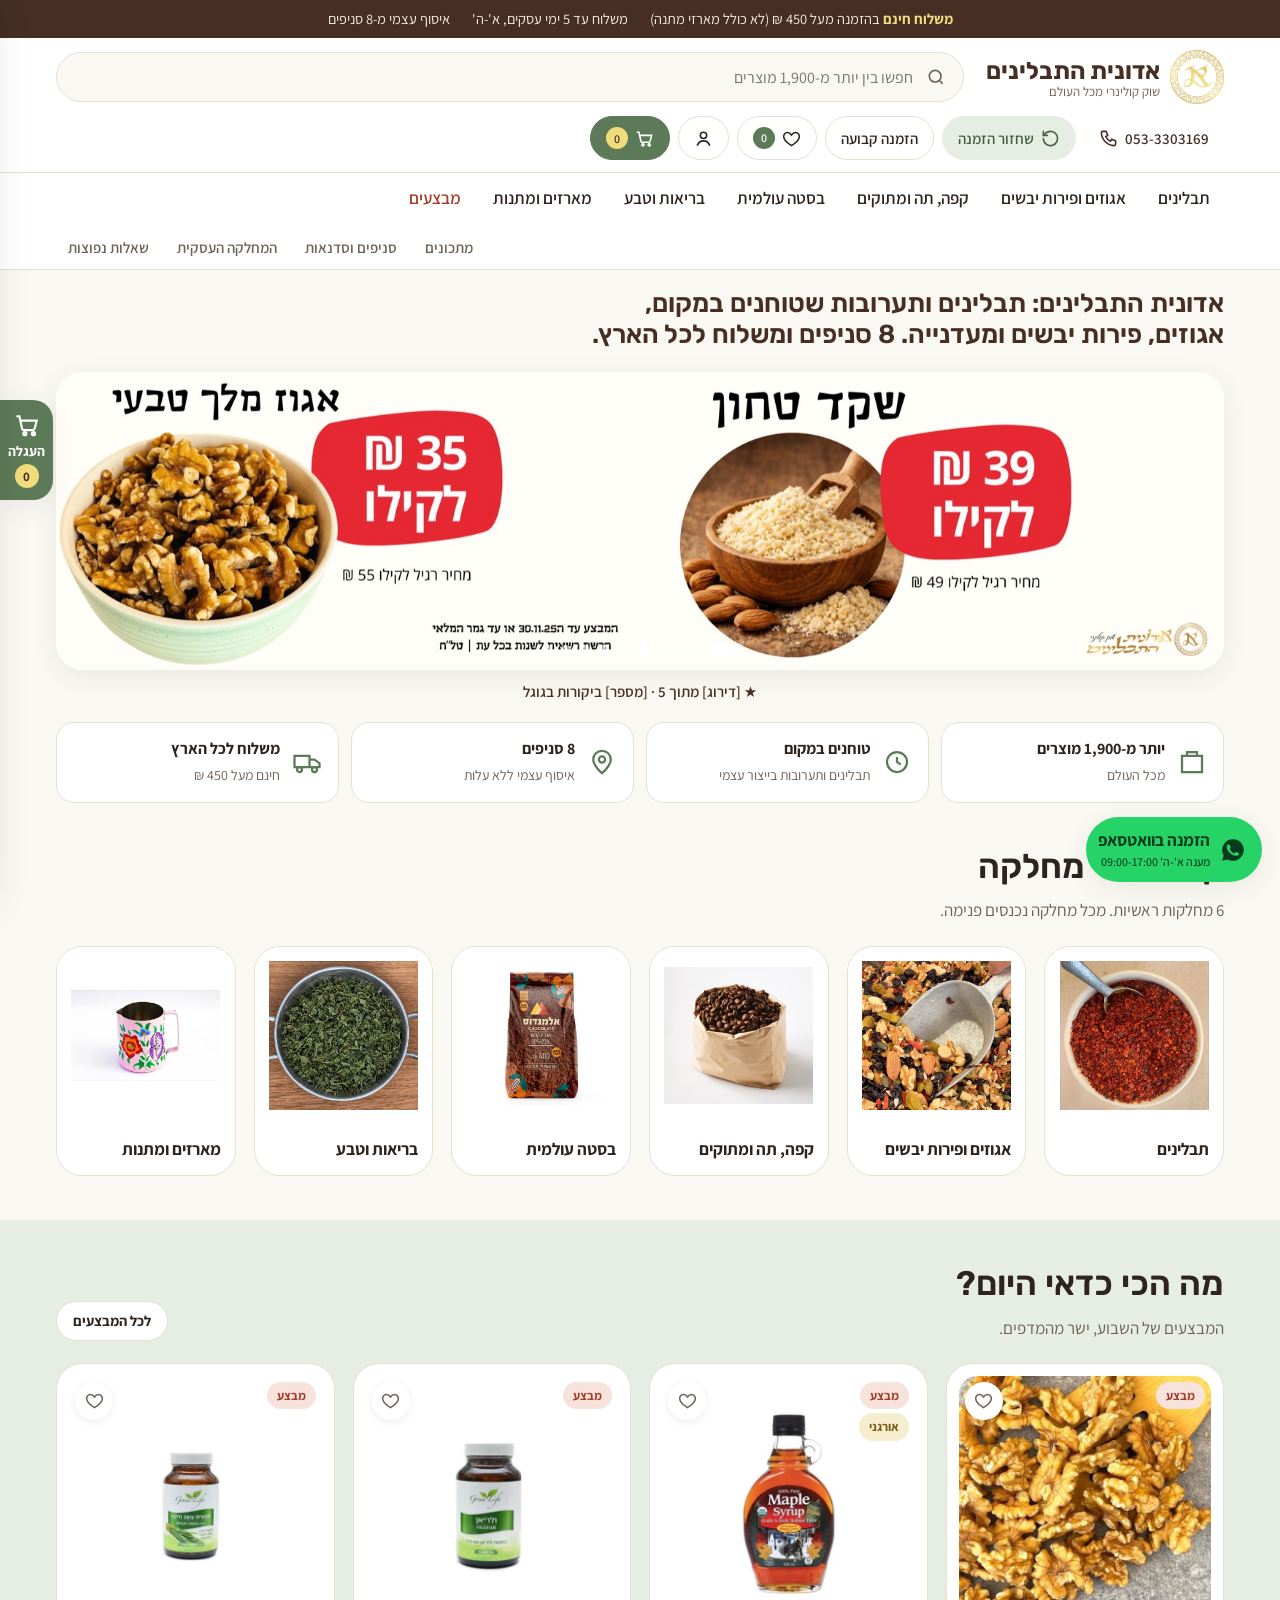
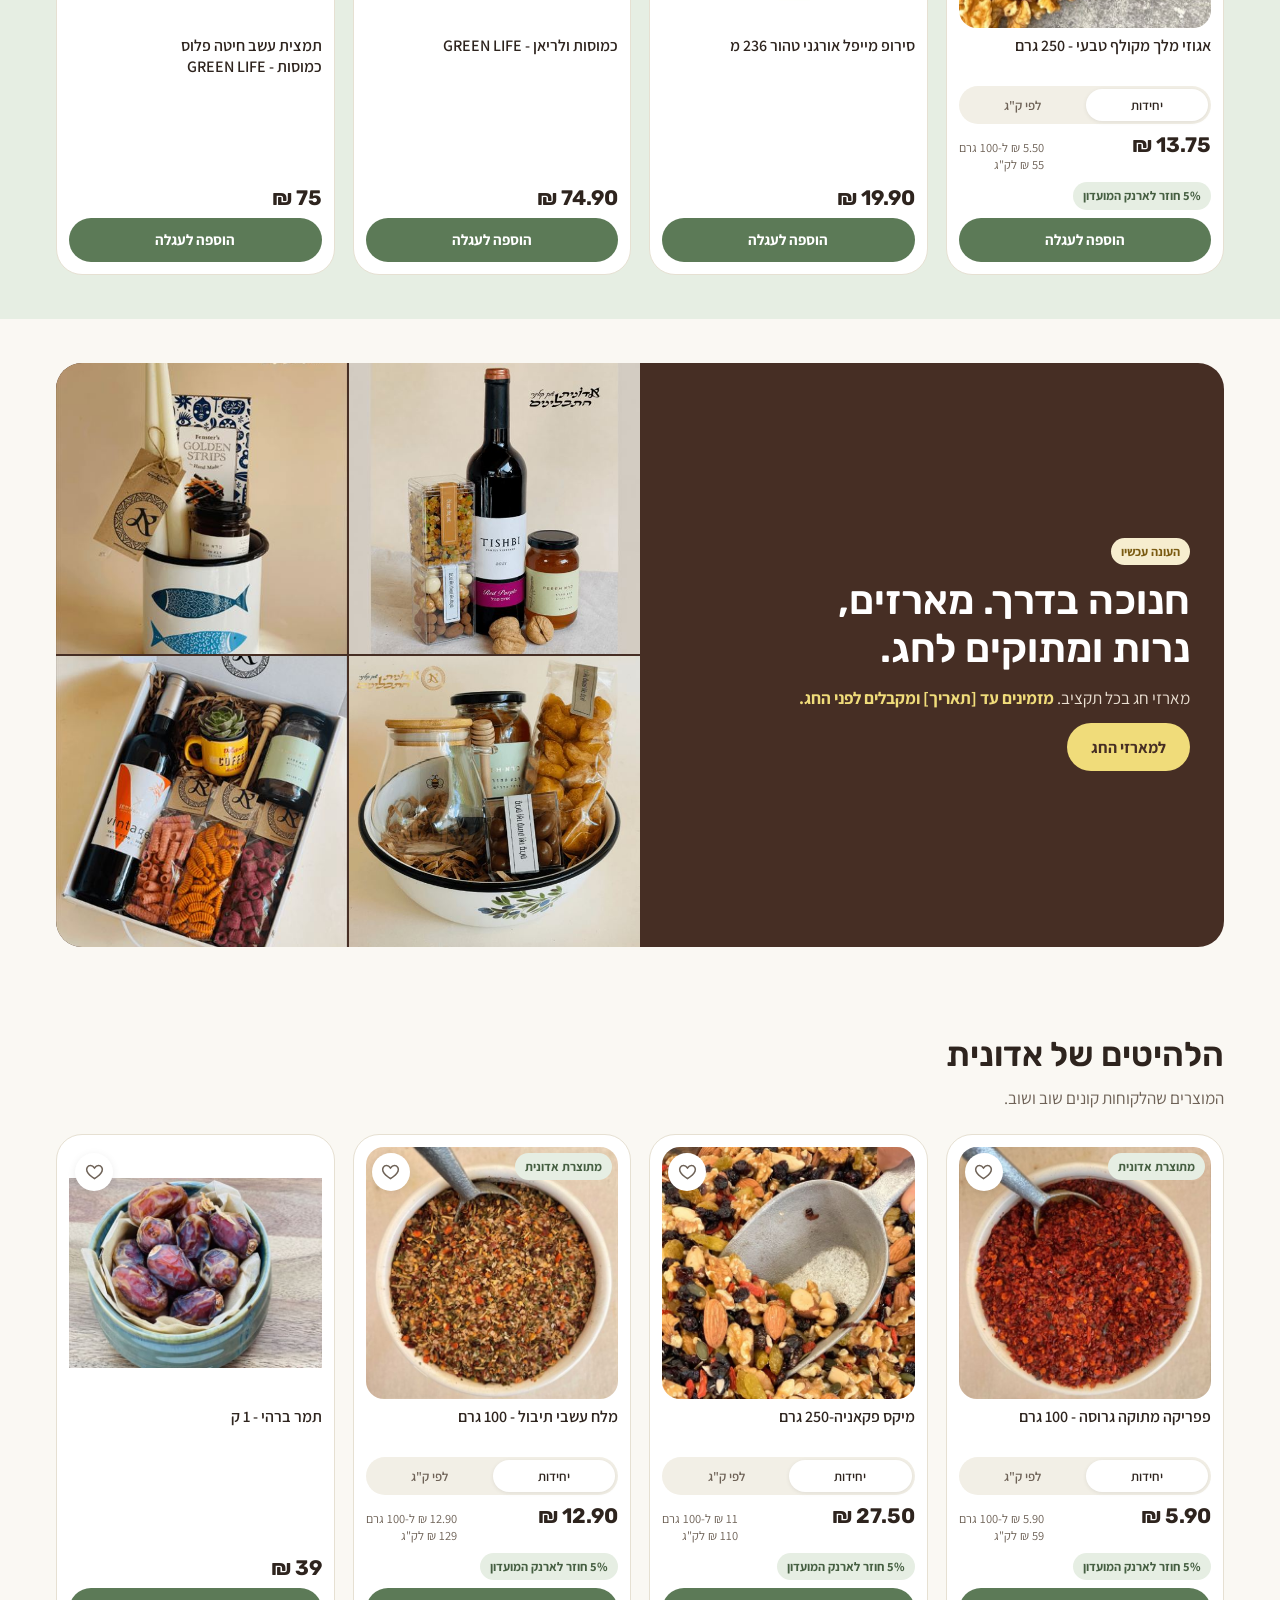
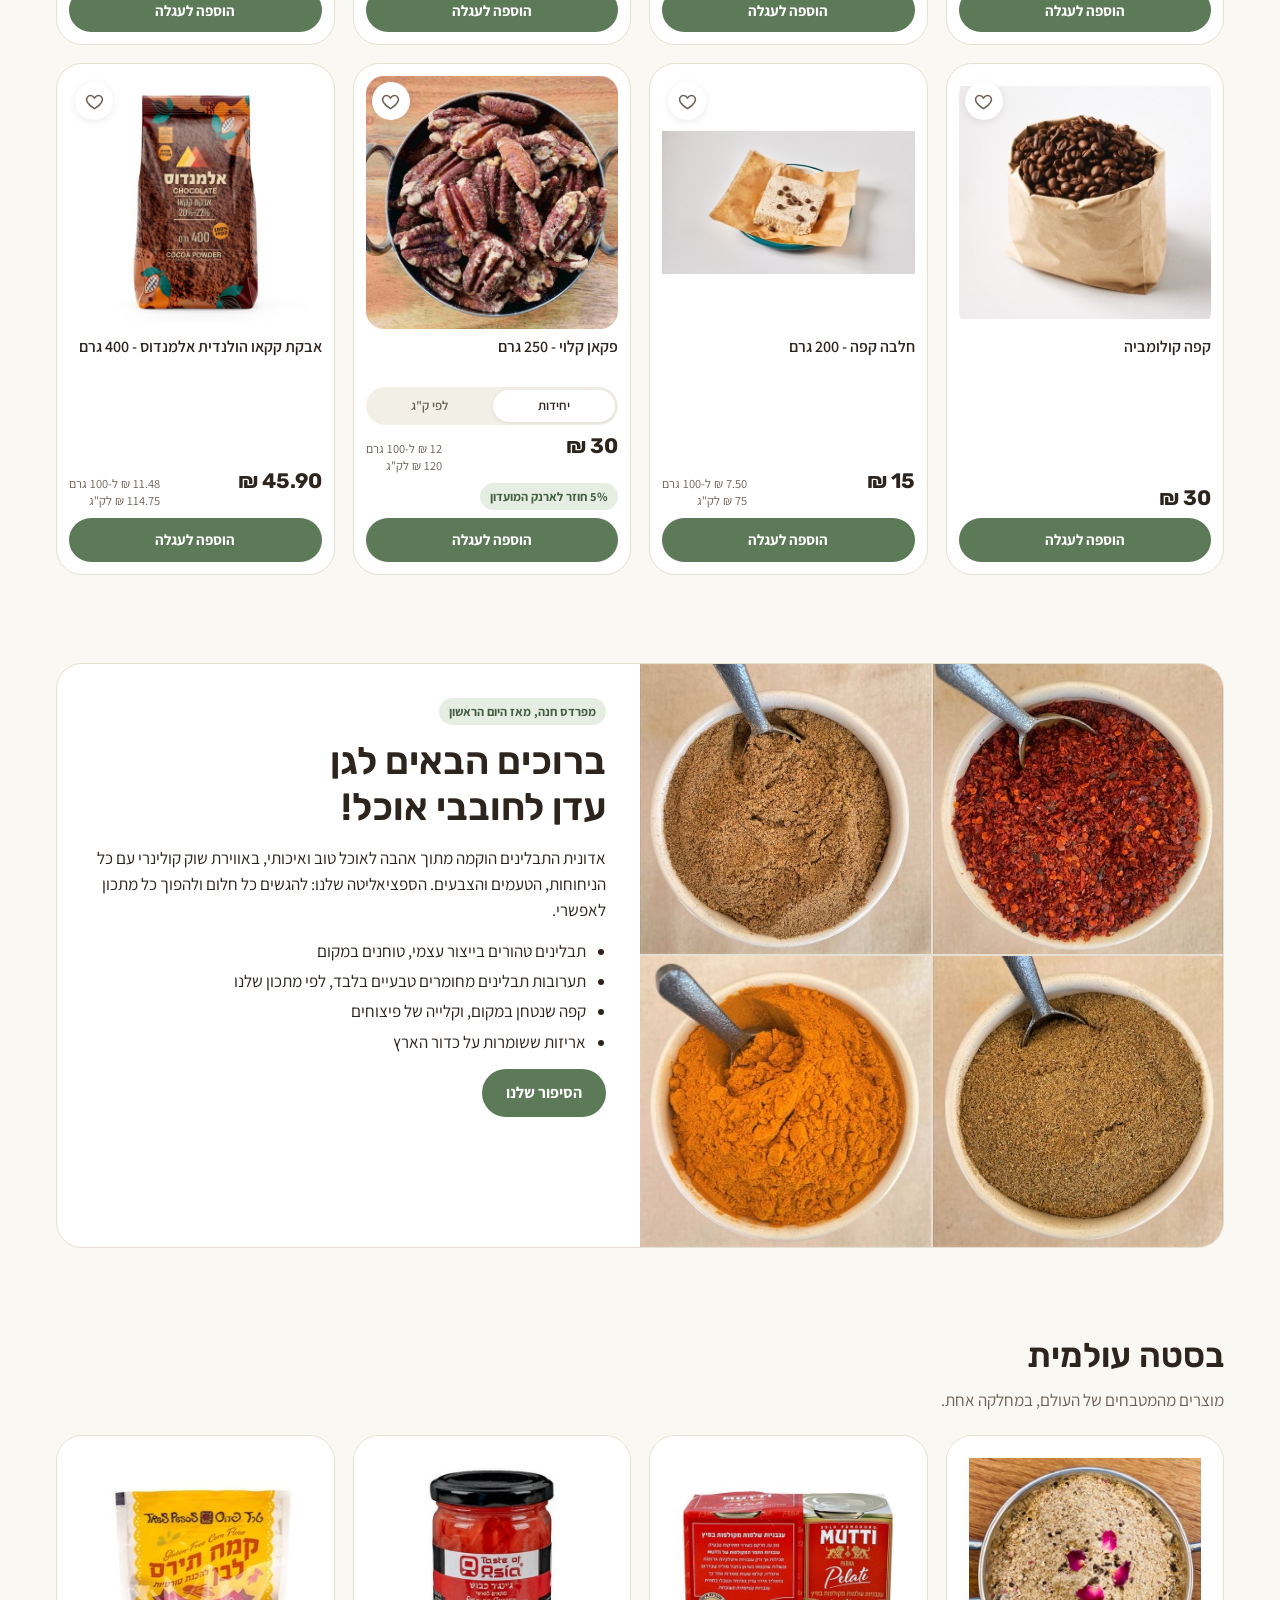
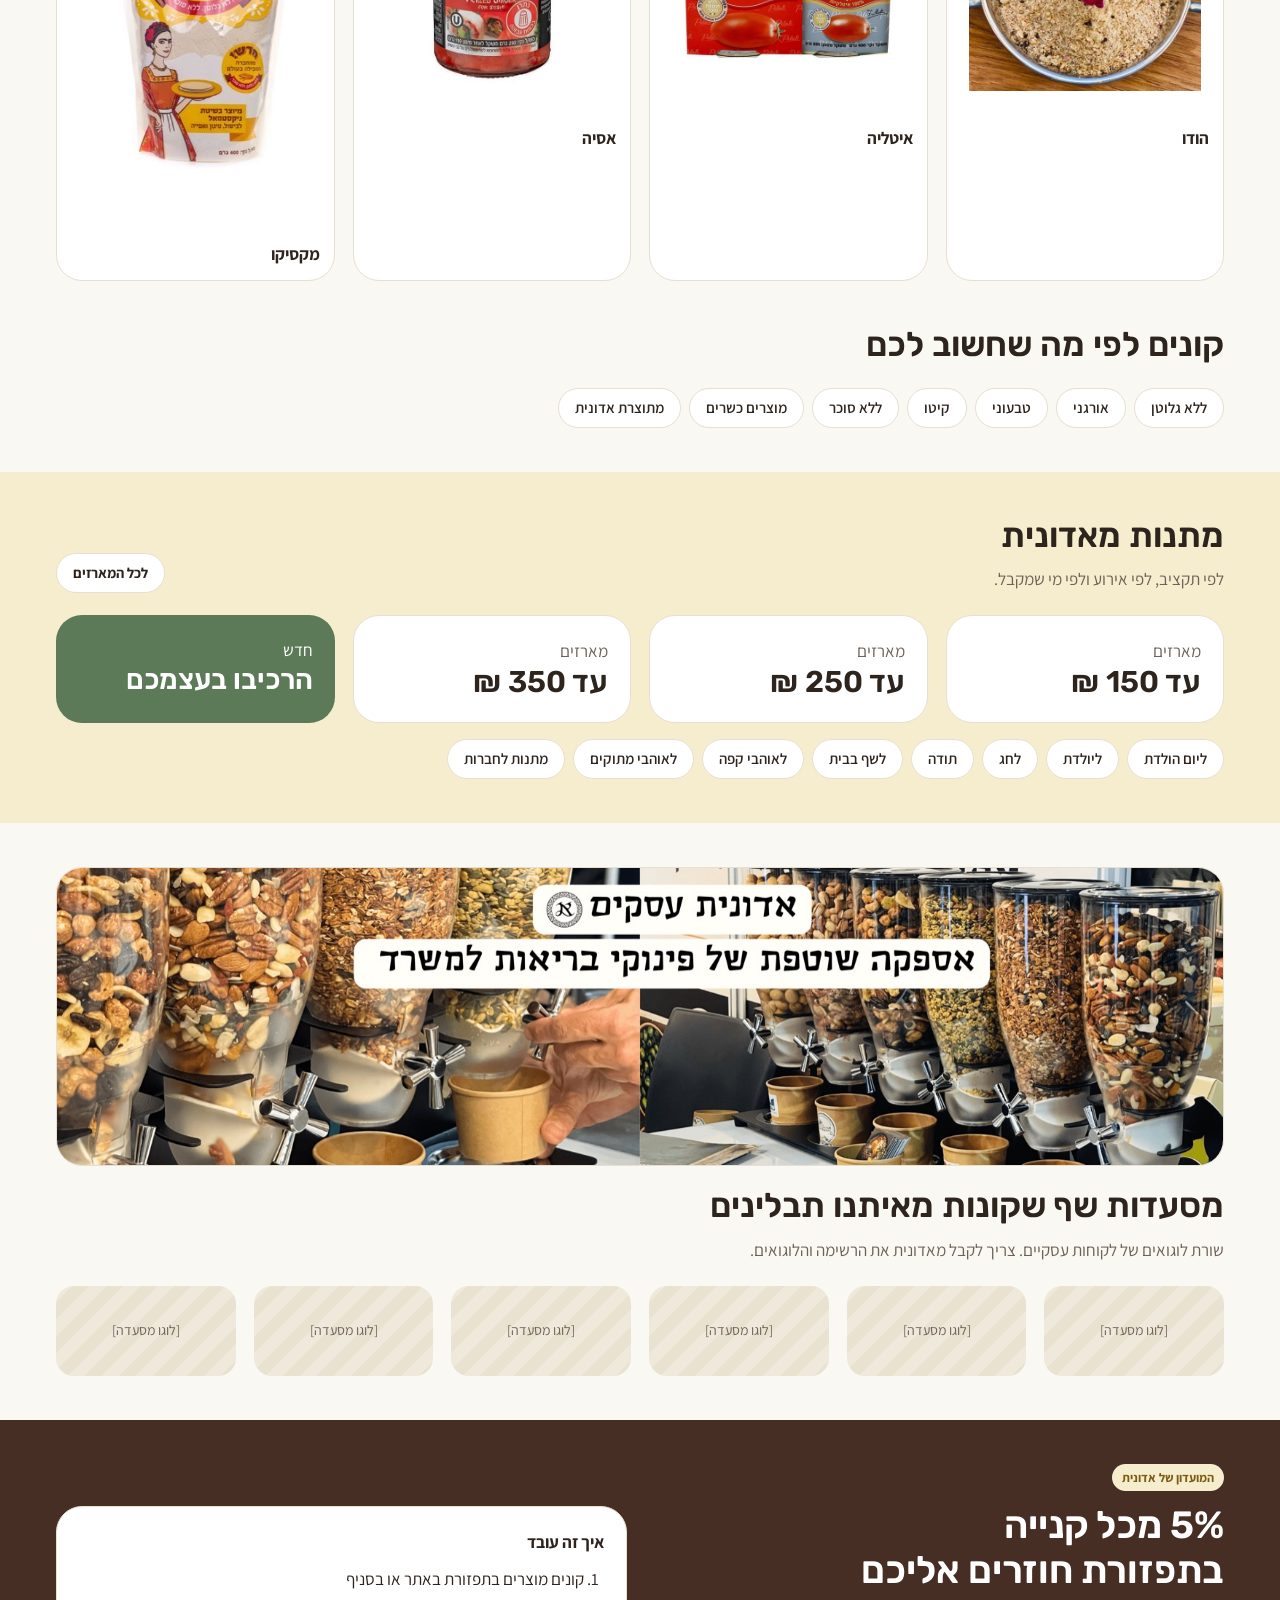
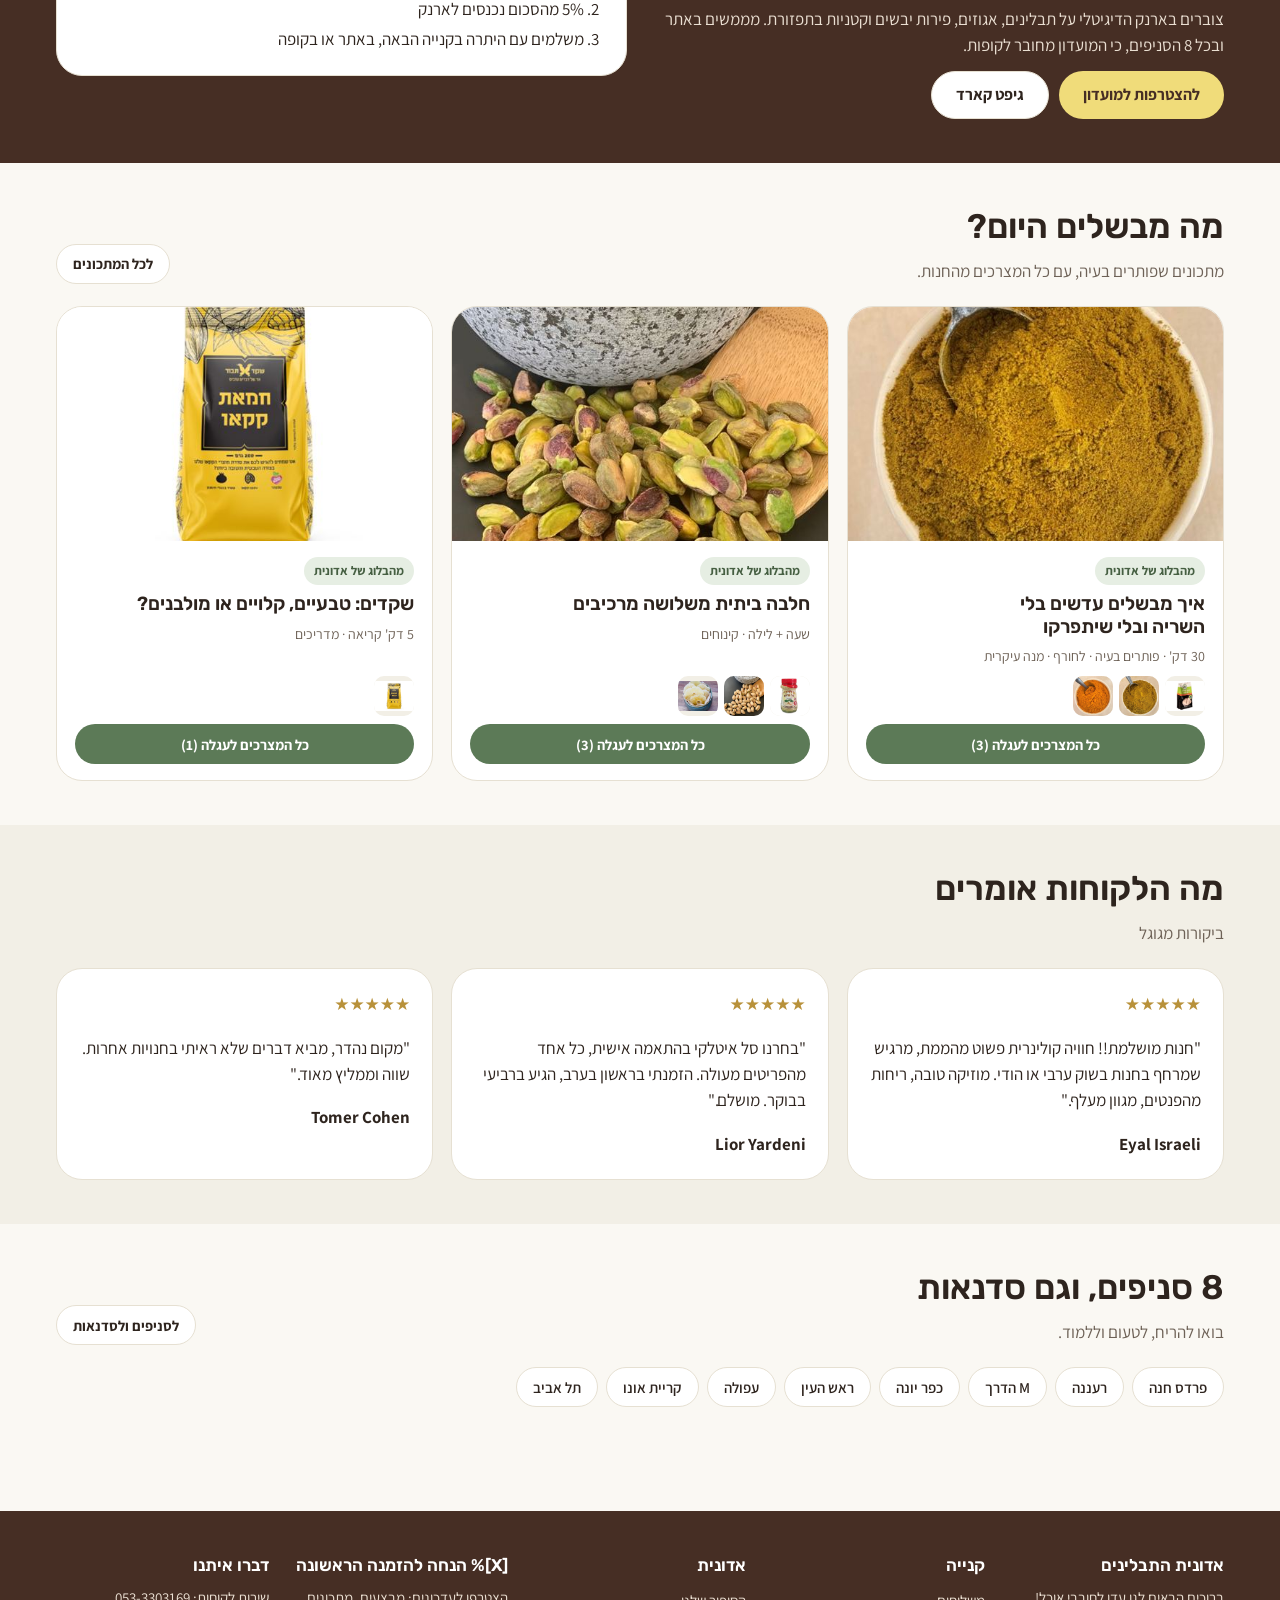
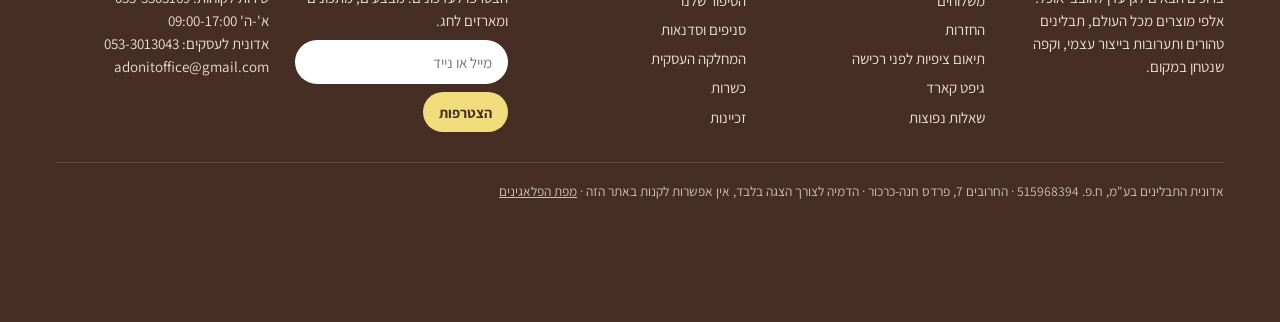
==== commit d8c4c50b: "Remove plugin badges, fix mobile layout, add sales and AI-visibility features - Drop all plugin badg" ====
--- a/index.html
+++ b/index.html
@@ -4,17 +4,20 @@
 <meta charset="utf-8">
 <meta name="viewport" content="width=device-width,initial-scale=1,viewport-fit=cover">
 <meta name="robots" content="noindex,nofollow">
-<title>אדונית התבלינים · הדמיה</title>
+<title>אדונית התבלינים | תבלינים טחונים במקום, אגוזים, פירות יבשים ומארזים</title>
+<meta name="description" content="אדונית התבלינים: רשת שוק קולינרי מפרדס חנה. תבלינים ותערובות שטוחנים במקום, אגוזים, פירות יבשים, קפה ומעדנייה. 8 סניפים ומשלוח לכל הארץ.">
+<link rel="canonical" href="https://www.adonithatavlinim.co.il/">
 <link rel="preconnect" href="https://fonts.googleapis.com">
 <link rel="stylesheet" href="https://fonts.googleapis.com/css2?family=Rubik:wght@500;600;700&family=Assistant:wght@400;600;700&display=swap">
 <link rel="icon" href="assets/img/site/logo.png">
-<link rel="stylesheet" href="assets/css/site.css">
+<link rel="stylesheet" href="assets/css/site.css?v=5">
 </head>
 <body>
 <main>
   <div class="wrap">
+    <h1 class="home-h1">אדונית התבלינים: תבלינים ותערובות שטוחנים במקום, אגוזים, פירות יבשים ומעדנייה. 8 סניפים ומשלוח לכל הארץ.</h1>
     <div class="hero" id="hero"><img id="hero-img" src="assets/img/site/slide-1.jpg" alt=""><div class="dots" id="hero-dots"></div></div>
-    <div data-plug="content" style="margin-top:8px"></div>
+    <a class="rating-bar" href="#reviews">★ [דירוג] מתוך 5 · [מספר] ביקורות בגוגל</a>
 
     <div class="trust" aria-label="למה אדונית">
       <div><svg viewBox="0 0 24 24" fill="none" stroke="currentColor" stroke-width="1.8" aria-hidden="true"><path d="M4 7h16v13H4zM8 7V4h8v3"/></svg><p style="margin:0"><b>יותר מ-1,900 מוצרים</b><span>מכל העולם</span></p></div>
@@ -25,14 +28,13 @@
   </div>
 
   <section class="sec"><div class="wrap">
-    <div class="sec-head"><div class="t"><h2>קונים לפי מחלקה</h2><p>6 מחלקות ראשיות. מכל מחלקה נכנסים פנימה.</p></div><div data-plug="megamenu,core"></div></div>
+    <div class="sec-head"><div class="t"><h2>קונים לפי מחלקה</h2><p>6 מחלקות ראשיות. מכל מחלקה נכנסים פנימה.</p></div></div>
     <div class="grid g6" id="main-cats"></div>
   </div></section>
 
   <section class="sec" style="background:var(--green-soft)"><div class="wrap">
     <div class="sec-head"><div class="t"><h2>מה הכי כדאי היום?</h2><p>המבצעים של השבוע, ישר מהמדפים.</p></div><a class="btn sec sm" href="category.html?c=sale">לכל המבצעים</a></div>
     <div class="grid g4" id="today"></div>
-    <div data-plug="core" style="margin-top:12px"></div>
   </div></section>
 
   <section class="sec"><div class="wrap">
@@ -40,22 +42,21 @@
       <div style="padding:34px;display:flex;flex-direction:column;gap:12px;justify-content:center">
         <span class="tag" style="align-self:flex-start">העונה עכשיו</span>
         <h2 style="font-size:clamp(28px,3.5vw,40px)">חנוכה בדרך. מארזים, נרות ומתוקים לחג.</h2>
-        <p style="margin:0;color:#EADFD2">מארזי חג בכל תקציב, ומשלוח לכל הארץ.</p>
+        <p style="margin:0;color:#EADFD2">מארזי חג בכל תקציב. <b style="color:var(--yellow)">מזמינים עד [תאריך] ומקבלים לפני החג.</b></p>
         <span class="btn gold" style="align-self:flex-start">למארזי החג</span>
       </div>
       <div class="grid" style="grid-template-columns:1fr 1fr;gap:2px" id="season-imgs"></div>
     </a>
-    <div data-plug="content" style="margin-top:8px"></div>
   </div></section>
 
   <section class="sec"><div class="wrap">
-    <div class="sec-head"><div class="t"><h2>הלהיטים של אדונית</h2><p>המוצרים שהלקוחות קונים שוב ושוב.</p></div><div data-plug="core"></div></div>
+    <div class="sec-head"><div class="t"><h2>הלהיטים של אדונית</h2><p>המוצרים שהלקוחות קונים שוב ושוב.</p></div></div>
     <div class="grid g4" id="hits"></div>
   </div></section>
 
   <section class="sec"><div class="wrap">
     <div class="card" style="display:grid;grid-template-columns:repeat(auto-fit,minmax(min(100%,340px),1fr));overflow:hidden">
-      <img src="assets/img/site/slide-1.jpg" alt="" style="width:100%;height:100%;min-height:280px;object-fit:cover">
+      <div id="story-imgs" class="grid" style="grid-template-columns:1fr 1fr;gap:2px;background:var(--line)"></div>
       <div style="padding:34px;display:flex;flex-direction:column;gap:14px">
         <span class="tag green" style="align-self:flex-start">מפרדס חנה, מאז היום הראשון</span>
         <h2 style="font-size:clamp(28px,3vw,38px)">ברוכים הבאים לגן עדן לחובבי אוכל!</h2>
@@ -72,12 +73,12 @@
   </div></section>
 
   <section class="sec"><div class="wrap">
-    <div class="sec-head"><div class="t"><h2>בסטה עולמית</h2><p>מוצרים מהמטבחים של העולם, במחלקה אחת.</p></div><div data-plug="core,megamenu"></div></div>
+    <div class="sec-head"><div class="t"><h2>בסטה עולמית</h2><p>מוצרים מהמטבחים של העולם, במחלקה אחת.</p></div></div>
     <div class="grid g4" id="world"></div>
   </div></section>
 
   <section class="sec" style="padding-top:0"><div class="wrap">
-    <div class="sec-head"><div class="t"><h2>קונים לפי מה שחשוב לכם</h2></div><div data-plug="filter"></div></div>
+    <div class="sec-head"><div class="t"><h2>קונים לפי מה שחשוב לכם</h2></div></div>
     <div class="chips">
       <a class="chip" href="category.html?c=gf">ללא גלוטן</a><a class="chip" href="category.html?c=organic">אורגני</a><a class="chip" href="category.html?c=vegan">טבעוני</a>
       <a class="chip" href="category.html?c=keto">קיטו</a><a class="chip" href="category.html?c=sugarfree">ללא סוכר</a><a class="chip" href="category.html?m=health">מוצרים כשרים</a>
@@ -97,14 +98,13 @@
       <a class="chip" href="gifts.html?o=birthday">ליום הולדת</a><a class="chip" href="gifts.html?o=baby">ליולדת</a><a class="chip" href="gifts.html?o=holiday">לחג</a><a class="chip" href="gifts.html?o=thanks">תודה</a>
       <a class="chip" href="gifts.html?p=chef">לשף בבית</a><a class="chip" href="gifts.html?p=coffee">לאוהבי קפה</a><a class="chip" href="gifts.html?p=sweet">לאוהבי מתוקים</a><a class="chip" href="business.html">מתנות לחברות</a>
     </div>
-    <div data-plug="filter,composite" style="margin-top:12px"></div>
   </div></section>
 
   <section class="sec"><div class="wrap">
     <a href="business.html" class="card" style="display:block;overflow:hidden;text-decoration:none">
       <img src="assets/img/site/slide-10.jpg" alt="אדונית עסקים: אספקה שוטפת של פינוקי בריאות למשרד">
     </a>
-    <div class="sec-head" style="margin-top:20px"><div class="t"><h2>מסעדות שף שקונות מאיתנו תבלינים</h2><p>שורת לוגואים של לקוחות עסקיים. צריך לקבל מאדונית את הרשימה והלוגואים.</p></div><div data-plug="content"></div></div>
+    <div class="sec-head" style="margin-top:20px"><div class="t"><h2>מסעדות שף שקונות מאיתנו תבלינים</h2><p>שורת לוגואים של לקוחות עסקיים. צריך לקבל מאדונית את הרשימה והלוגואים.</p></div></div>
     <div class="grid g6"><div class="ph" style="height:90px">[לוגו מסעדה]</div><div class="ph" style="height:90px">[לוגו מסעדה]</div><div class="ph" style="height:90px">[לוגו מסעדה]</div><div class="ph" style="height:90px">[לוגו מסעדה]</div><div class="ph" style="height:90px">[לוגו מסעדה]</div><div class="ph" style="height:90px">[לוגו מסעדה]</div></div>
   </div></section>
 
@@ -122,18 +122,16 @@
         <li>5% מהסכום נכנסים לארנק</li>
         <li>משלמים עם היתרה בקנייה הבאה, באתר או בקופה</li>
       </ol>
-      <div data-plug="wallet,comax,giftcard"></div>
     </div>
   </div></section>
 
   <section class="sec"><div class="wrap">
     <div class="sec-head"><div class="t"><h2>מה מבשלים היום?</h2><p>מתכונים שפותרים בעיה, עם כל המצרכים מהחנות.</p></div><a class="btn sec sm" href="recipes.html">לכל המתכונים</a></div>
     <div class="grid g3" id="recipes"></div>
-    <div data-plug="recipes" style="margin-top:12px"></div>
   </div></section>
 
-  <section class="sec" style="background:var(--soft)"><div class="wrap">
-    <div class="sec-head"><div class="t"><h2>מה הלקוחות אומרים</h2><p>ביקורות מגוגל</p></div><div data-plug="reviews"></div></div>
+  <section class="sec" id="reviews" style="background:var(--soft)"><div class="wrap">
+    <div class="sec-head"><div class="t"><h2>מה הלקוחות אומרים</h2><p>ביקורות מגוגל</p></div></div>
     <div class="grid g3">
       <blockquote class="card" style="margin:0;padding:22px"><div style="color:var(--gold)" aria-label="5 כוכבים">★★★★★</div><p>"חנות מושלמת!! חוויה קולינרית פשוט מהממת, מרגיש שמרחף בחנות בשוק ערבי או הודי. מוזיקה טובה, ריחות מהפנטים, מגוון מעלף."</p><b>Eyal Israeli</b></blockquote>
       <blockquote class="card" style="margin:0;padding:22px"><div style="color:var(--gold)" aria-label="5 כוכבים">★★★★★</div><p>"בחרנו סל איטלקי בהתאמה אישית, כל אחד מהפריטים מעולה. הזמנתי בראשון בערב, הגיע ברביעי בבוקר. מושלם."</p><b>Lior Yardeni</b></blockquote>
@@ -144,13 +142,21 @@
   <section class="sec"><div class="wrap">
     <div class="sec-head"><div class="t"><h2>8 סניפים, וגם סדנאות</h2><p>בואו להריח, לטעום וללמוד.</p></div><a class="btn sec sm" href="branches.html">לסניפים ולסדנאות</a></div>
     <div class="chips" id="branch-chips"></div>
-    <div data-plug="locator,workshops" style="margin-top:12px"></div>
   </div></section>
 </main>
-<script src="assets/js/data.js"></script>
-<script src="assets/js/app.js"></script>
+<script src="assets/js/data.js?v=5"></script>
+<script src="assets/js/app.js?v=5"></script>
 <script>
 window.pageInit = function () {
+  addJsonLd({ '@context': 'https://schema.org', '@graph': [
+    { '@type': 'Organization', '@id': 'https://www.adonithatavlinim.co.il/#org', name: 'אדונית התבלינים', alternateName: 'Adonit Hatavlinim', legalName: 'אדונית התבלינים בע"מ', taxID: '515968394',
+      url: 'https://www.adonithatavlinim.co.il/', logo: new URL('assets/img/site/logo.png', location.href).href, email: 'adonitoffice@gmail.com', telephone: '+972-53-330-3169',
+      description: 'רשת חנויות שוק קולינרי שנוסדה בפרדס חנה: תבלינים ותערובות שטוחנים במקום, אגוזים, פירות יבשים, קפה ומעדנייה. 8 סניפים ומשלוח לכל הארץ.',
+      address: { '@type': 'PostalAddress', streetAddress: 'החרובים 7', addressLocality: 'פרדס חנה-כרכור', postalCode: '3701107', addressCountry: 'IL' },
+      sameAs: ['https://www.facebook.com/adonitaaSpicesil/', 'https://www.instagram.com/adonit_hatavlinim/'] },
+    { '@type': 'WebSite', '@id': 'https://www.adonithatavlinim.co.il/#site', url: 'https://www.adonithatavlinim.co.il/', name: 'אדונית התבלינים', inLanguage: 'he-IL', publisher: { '@id': 'https://www.adonithatavlinim.co.il/#org' },
+      potentialAction: { '@type': 'SearchAction', target: 'https://www.adonithatavlinim.co.il/?s={q}', 'query-input': 'required name=q' } } ] });
+
   const slides = (window.SLIDES || []).filter(s => s.img);
   let i = 0;
   const img = document.getElementById('hero-img'), dots = document.getElementById('hero-dots');
@@ -165,11 +171,12 @@
     const ims = productsIn(keys).slice(0, 4).map(p => `<img src="${p.img}" alt="" loading="lazy">`).join('');
     return `<a class="cat-tile" href="${m.href || 'category.html?m=' + m.id}"><div class="im">${ims}</div><span>${esc(m.name)}</span></a>`;
   }).join('');
-  document.getElementById('today').innerHTML = productsIn(['sale']).slice(0, 4).map(p => productCard(p)).join('');
-  const hitIds = ['4282666', '6052212', '8555925', '4281833', '4282387', '4282388', '4281858', '6035472'];
-  let hits = hitIds.map(productById).filter(Boolean);
-  if (hits.length < 8) hits = hits.concat(productsIn(['pure', 'nuts', 'blends']).filter(p => !hits.includes(p))).slice(0, 8);
+  // one product per kind, so a row never shows four variants of the same item
+  const diverse = (list, n) => { const seen = new Set(), out = []; for (const p of list) { const k = p.name.split(/[\s-]/)[0]; if (!seen.has(k)) { seen.add(k); out.push(p); } if (out.length === n) break; } return out; };
+  document.getElementById('today').innerHTML = diverse(productsIn(['sale']).filter(p => p.price < 80 && !p.cats.includes('herbs') && !p.cats.includes('cosmetics')), 4).map(p => productCard(p)).join('');
+  const hits = ['pure', 'nuts', 'blends', 'dried', 'coffee', 'halva', 'roasted', 'cocoa'].map(k => productsIn([k]).find(p => !p.cats.includes('sale'))).filter(Boolean);
   document.getElementById('hits').innerHTML = hits.map(p => productCard(p)).join('');
+  document.getElementById('story-imgs').innerHTML = diverse(productsIn(['pure', 'blends', 'whole']), 4).map(p => `<img src="${p.img}" alt="" loading="lazy" style="width:100%;aspect-ratio:1/1;object-fit:cover">`).join('');
   document.getElementById('season-imgs').innerHTML = productsIn(['boxes']).slice(0, 4).map(p => `<img src="${p.img}" alt="" style="width:100%;height:100%;object-fit:cover;aspect-ratio:1/1;background:#fff">`).join('');
   document.getElementById('world').innerHTML = [['indian', 'הודו'], ['italy', 'איטליה'], ['asian', 'אסיה'], ['mexico', 'מקסיקו']].map(([k, n]) => {
     const ims = productsIn([k]).slice(0, 4).map(p => `<img src="${p.img}" alt="" loading="lazy">`).join('');
@@ -179,6 +186,6 @@
   document.getElementById('branch-chips').innerHTML = ['פרדס חנה', 'רעננה', 'M הדרך', 'כפר יונה', 'ראש העין', 'עפולה', 'קריית אונו', 'תל אביב'].map(b => `<a class="chip" href="branches.html">${b}</a>`).join('');
 };
 </script>
-<script src="assets/js/recipes.js"></script>
+<script src="assets/js/recipes.js?v=5"></script>
 </body>
 </html>
--- a/assets/css/site.css
+++ b/assets/css/site.css
@@ -19,7 +19,7 @@
 img{max-width:100%;display:block}
 a{color:inherit}
 h1,h2,h3,h4{font-family:var(--head);font-weight:600;line-height:1.2;margin:0;text-wrap:balance}
-.wrap{max-width:1280px;margin:0 auto;padding-inline:max(16px,env(safe-area-inset-left,0px))}
+.wrap{max-width:1200px;margin:0 auto;padding-inline:max(16px,env(safe-area-inset-left,0px))}
 .sr{position:absolute;width:1px;height:1px;overflow:hidden;clip:rect(0 0 0 0)}
 :focus-visible{outline:3px solid var(--gold);outline-offset:2px;border-radius:6px}
 
@@ -56,7 +56,7 @@
 .logo span{display:flex;flex-direction:column;line-height:1.05}
 .logo b{font:700 24px var(--head);color:var(--brown)}
 .logo small{font-size:13px;color:var(--muted)}
-.search{flex:1 1 340px;position:relative}
+.search{flex:1 1 260px;position:relative}
 .search input{width:100%;min-height:50px;border-radius:var(--pill);border:1.5px solid var(--line);background:var(--bg);padding:0 50px 0 20px;font:400 16px var(--body);color:var(--ink)}
 .search input:focus{border-color:var(--green);outline:none;background:#fff}
 .search .ico{position:absolute;right:18px;top:50%;transform:translateY(-50%);width:20px;height:20px;color:var(--muted)}
@@ -133,8 +133,9 @@
 /* category tiles */
 .cat-tile{background:var(--card);border-radius:var(--r-lg);border:1px solid var(--line);text-decoration:none;display:flex;flex-direction:column;overflow:hidden;transition:transform .15s}
 .cat-tile:hover{transform:translateY(-3px)}
-.cat-tile .im{aspect-ratio:1/1;background:var(--soft);display:grid;grid-template-columns:1fr 1fr;gap:2px}
-.cat-tile .im img{width:100%;height:100%;object-fit:cover}
+.cat-tile .im{aspect-ratio:1/1;background:#fff;display:grid;place-items:center;padding:8%}
+.cat-tile .im img{width:100%;height:100%;object-fit:contain}
+.cat-tile .im img+img{display:none}
 .cat-tile span{padding:12px 14px;font-weight:700;font-size:17px}
 
 /* product card */
@@ -147,6 +148,7 @@
 .pcard .fav[aria-pressed="true"]{color:var(--red)}
 .pcard .fav svg{width:19px;height:19px}
 .pcard .badges{position:absolute;top:18px;right:18px;display:flex;flex-direction:column;gap:4px;align-items:flex-start}
+.pcard .price-row{margin-top:auto}
 .price-row{display:flex;align-items:baseline;justify-content:space-between;gap:6px;flex-wrap:wrap}
 .price{font:700 21px var(--head)}
 .price s{font-size:14px;color:var(--muted);font-weight:400;margin-inline-start:6px}
@@ -161,7 +163,7 @@
 .add:hover{background:var(--green-dk)}
 
 /* floating side cart – left side (Teva Castel) */
-.fcart-btn{position:fixed;left:calc(18px + env(safe-area-inset-left,0px));top:50%;transform:translateY(-50%);z-index:50;background:var(--green);color:#fff;border:0;border-radius:22px;padding:14px 10px;display:flex;flex-direction:column;align-items:center;gap:4px;cursor:pointer;box-shadow:var(--shadow);font:700 14px var(--body)}
+.fcart-btn{position:fixed;left:env(safe-area-inset-left,0px);top:50%;transform:translateY(-50%);z-index:50;background:var(--green);color:#fff;border:0;border-radius:0 20px 20px 0;padding:12px 8px;display:flex;flex-direction:column;align-items:center;gap:4px;cursor:pointer;box-shadow:var(--shadow);font:700 14px var(--body)}
 .fcart-btn svg{width:26px;height:26px}
 .fcart-btn .count{background:var(--yellow);color:var(--brown);border-radius:99px;min-width:24px;height:24px;display:grid;place-items:center;font-size:13px}
 .fcart{position:fixed;top:0;bottom:0;left:0;width:min(420px,92vw);background:#fff;z-index:60;box-shadow:8px 0 40px rgba(0,0,0,.15);transform:translateX(-105%);transition:transform .25s;display:flex;flex-direction:column;padding-bottom:env(safe-area-inset-bottom,0px)}
@@ -235,14 +237,75 @@
 .st-pill{display:inline-block;font-weight:700;font-size:12.5px;padding:3px 9px;border-radius:99px;white-space:nowrap}
 .st-pill.free{background:#E3F1E2;color:#2F6B34}.st-pill.partly{background:var(--gold-soft);color:#7A5B12}.st-pill.paid{background:var(--red-soft);color:var(--red)}
 
-@media(max-width:700px){
-  .fcart-btn{top:auto;bottom:calc(18px + env(safe-area-inset-bottom,0px));transform:none;flex-direction:row;padding:10px 14px;border-radius:999px}
+.upsell{background:var(--soft);border-radius:14px;padding:10px;display:flex;flex-direction:column;gap:8px}
+.upsell .up{display:grid;grid-template-columns:44px 1fr auto;gap:8px;align-items:center;font-size:13.5px}
+.upsell img{width:44px;height:44px;object-fit:contain;background:#fff;border-radius:8px}
+.pay-row{text-align:center;font-size:12.5px;color:var(--muted)}
+.site-foot .news input{width:100%;min-height:44px;border-radius:999px;border:0;padding:0 16px;font:400 15px var(--body)}
+.hbtn.cart-h{background:var(--green);color:#fff;border-color:var(--green)}
+.hbtn.cart-h .count{background:var(--yellow);color:var(--brown)}
+.presets{display:grid;grid-template-columns:repeat(4,minmax(0,1fr));gap:8px}
+.sticky-buy{display:none}
+details.filters>summary{display:none;list-style:none}
+.rating-bar{display:block;text-align:center;margin-top:10px;font-weight:600;color:var(--brown);text-decoration:none;font-size:15px}
+.home-h1{font-size:clamp(20px,2.4vw,26px);margin:18px 0 0;color:var(--brown);font-weight:600}
+.spec{display:grid;grid-template-columns:repeat(2,minmax(0,1fr));gap:8px 18px;font-size:15px;margin:0}
+.spec dt{color:var(--muted);font-size:13.5px}.spec dd{margin:0 0 6px;font-weight:600}
+@media(max-width:760px){
+  .presets{grid-template-columns:repeat(2,minmax(0,1fr))}
+  .sticky-buy{display:flex;position:fixed;inset:auto 0 0 0;z-index:45;background:#fff;border-top:1px solid var(--line);padding:10px max(16px,env(safe-area-inset-left,0px)) calc(10px + env(safe-area-inset-bottom,0px));gap:10px;align-items:center;box-shadow:0 -6px 20px rgba(0,0,0,.06)}
+  .sticky-buy .btn{flex:1}
+  body.has-sticky .fcart-btn,body.has-sticky .wa-fab{bottom:calc(84px + env(safe-area-inset-bottom,0px))}
+  details.filters>summary{display:flex;justify-content:space-between;align-items:center;cursor:pointer;font-weight:700;min-height:44px}
+  details.filters>summary::after{content:"+";font-size:22px;color:var(--green)}
+  details.filters[open]>summary::after{content:"–"}
+  .spec{grid-template-columns:1fr}
+  .hbtn.cart-h{display:none}
+  body{font-size:16px}
+  .ship-bar .more{display:none}
+  .ship-bar .wrap{padding-block:6px}
+  .head-row{display:grid;grid-template-columns:1fr auto;gap:10px;padding-block:10px}
+  .logo img{width:42px;height:42px}
+  .logo b{font-size:19px;white-space:nowrap}
+  .logo small{font-size:12px;white-space:nowrap}
+  .head-actions .phone{display:none}
+  .search{grid-column:1/-1;grid-row:2}
+  .search input{min-height:46px}
+  .head-actions{gap:6px}
+  .head-actions .hbtn{min-height:40px;padding:0 10px;font-size:14px}
+  .head-actions .hbtn span:not(.count){display:none}
+  .head-actions .fixed{display:none}
+  .mainnav>.wrap{flex-wrap:nowrap;overflow-x:auto;scrollbar-width:none;-webkit-overflow-scrolling:touch}
+  .mainnav>.wrap::-webkit-scrollbar{display:none}
+  .mn-item>a,.nav-extra a{white-space:nowrap;padding:10px 12px;font-size:15px}
+  .nav-extra{margin-inline-start:0;flex-wrap:nowrap}
+  .mega{display:none!important}
+  .fcart-btn{left:calc(16px + env(safe-area-inset-left,0px));top:auto;bottom:calc(16px + env(safe-area-inset-bottom,0px));transform:none;flex-direction:row;padding:10px 14px;border-radius:999px}
   .fcart-btn>span:not(.count){display:none}
+  .wa-fab{bottom:calc(16px + env(safe-area-inset-bottom,0px))}
   .wa-fab a{padding:10px}
   .wa-fab a>span{display:none}
-  .wa-fab .plug{display:none}
-  .mega{display:none!important}
-  .mn-item>a{padding:8px 10px}
-  .head-actions .hbtn{min-height:40px;padding:0 12px;font-size:14px}
+  section.sec{padding-block:30px}
+  .sec-head{margin-bottom:16px}
+  .hero{margin-top:12px;border-radius:18px}
+  .trust{gap:8px}
+  .trust div{padding:10px;gap:8px}
+  .trust svg{width:24px;height:24px}
+  .trust b{font-size:14.5px}.trust span{font-size:12.5px}
+  .g4{grid-template-columns:repeat(2,minmax(0,1fr));gap:10px}
+  .g6{grid-template-columns:repeat(3,minmax(0,1fr));gap:8px}
+  .pcard{padding:8px;gap:6px;border-radius:18px}
+  .pcard h3{font-size:14px;min-height:36px}
+  .pcard .fav{top:12px;left:12px;width:32px;height:32px}
+  .pcard .badges{top:12px;right:12px}
+  .pcard .tag{font-size:11px;padding:3px 7px}
+  .price{font-size:18px}
+  .unit{font-size:11.5px}
+  .uswitch button{min-height:30px;font-size:12px}
+  .add{min-height:40px;font-size:14px}
+  .cat-tile span{font-size:14.5px;padding:8px 10px}
+  .page-head{padding-block:18px 6px}
+  .side{max-width:none}
 }
+@media(max-width:380px){.g6{grid-template-columns:repeat(2,minmax(0,1fr))}}
 @media (prefers-reduced-motion:reduce){*{transition:none!important;scroll-behavior:auto!important}}
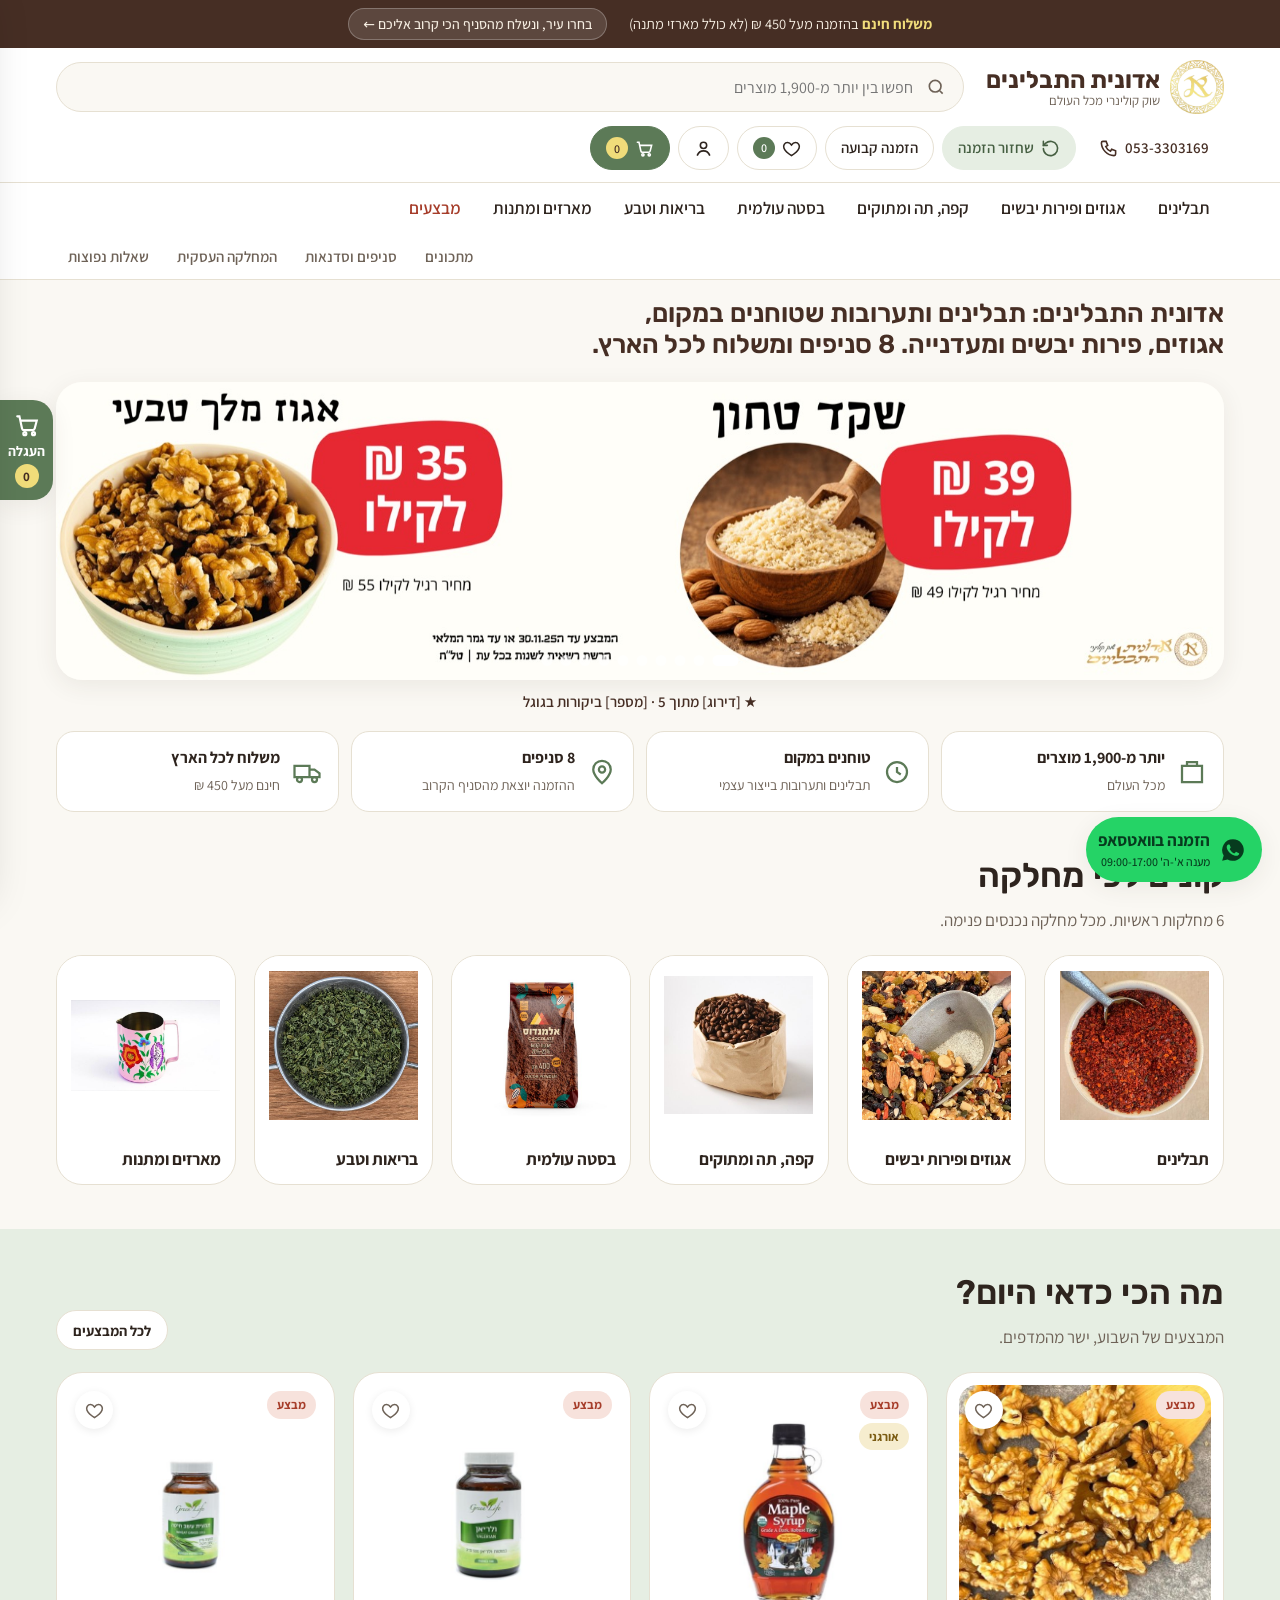
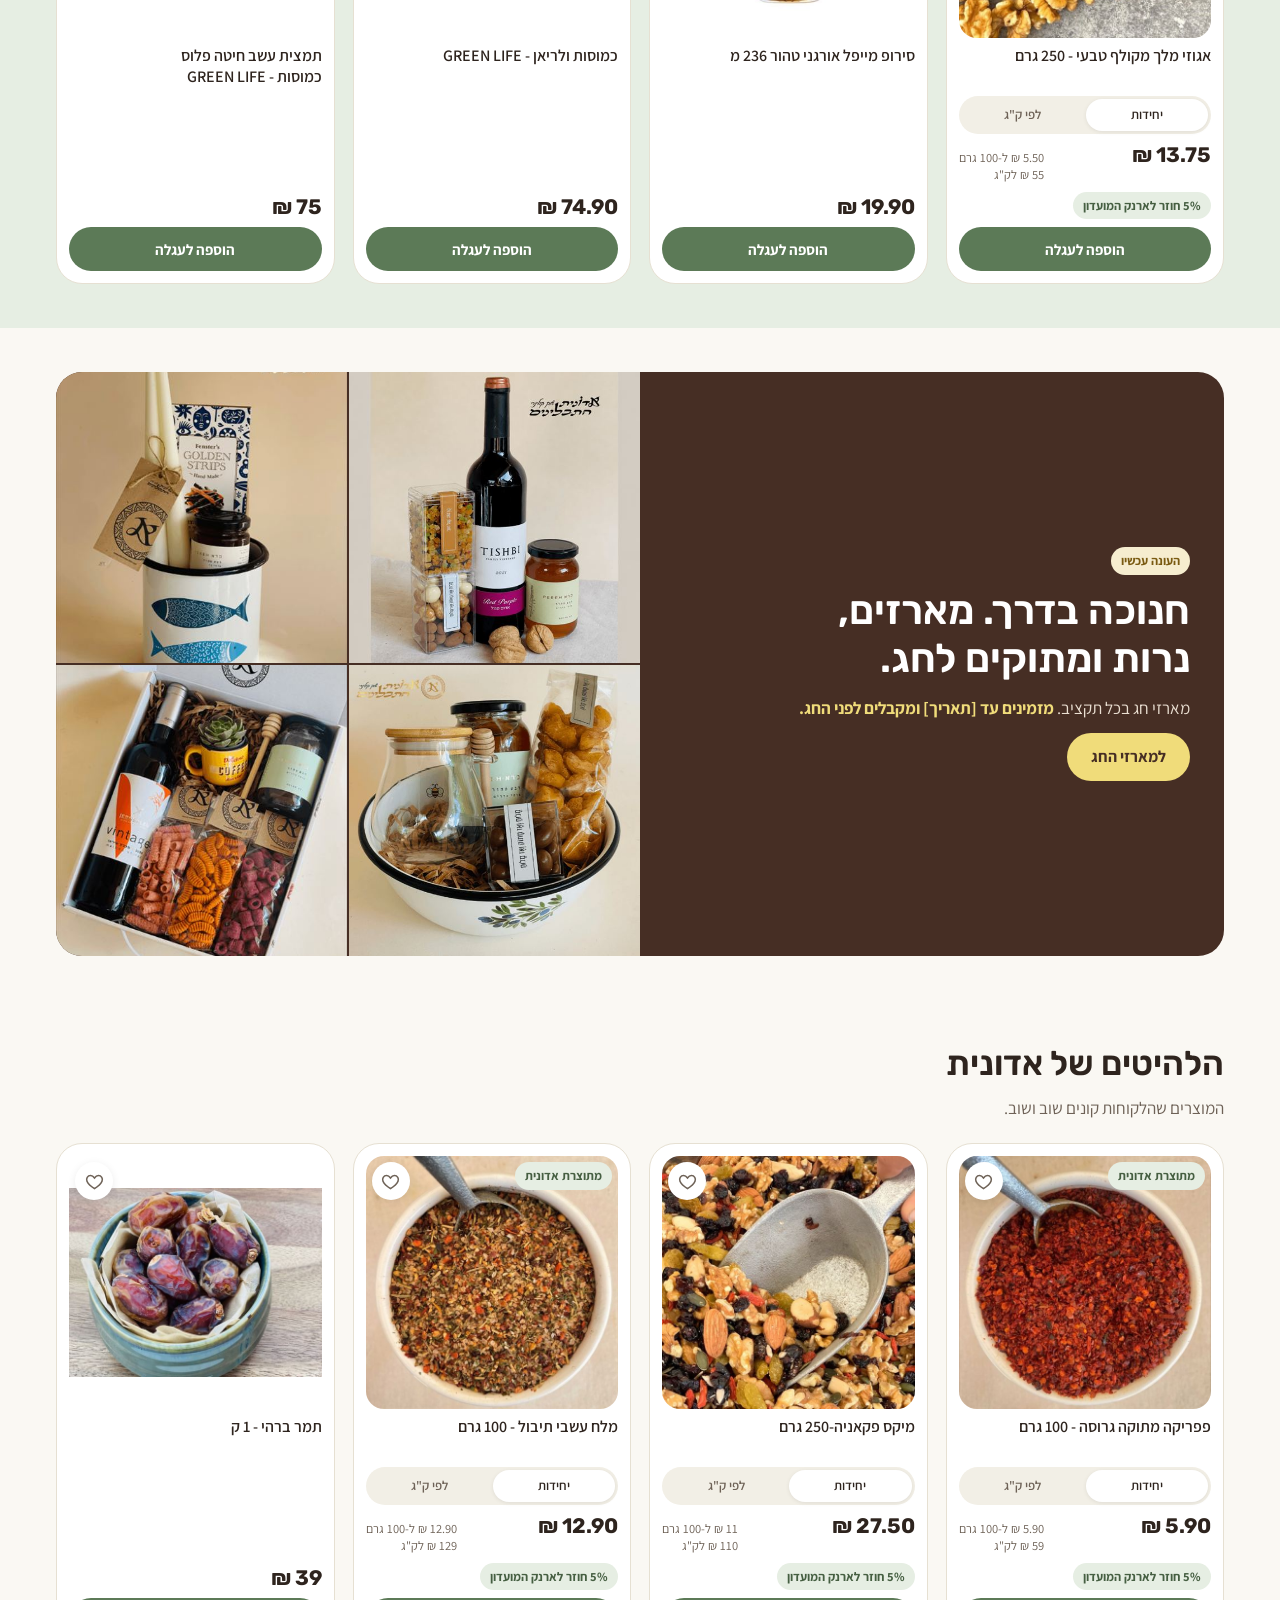
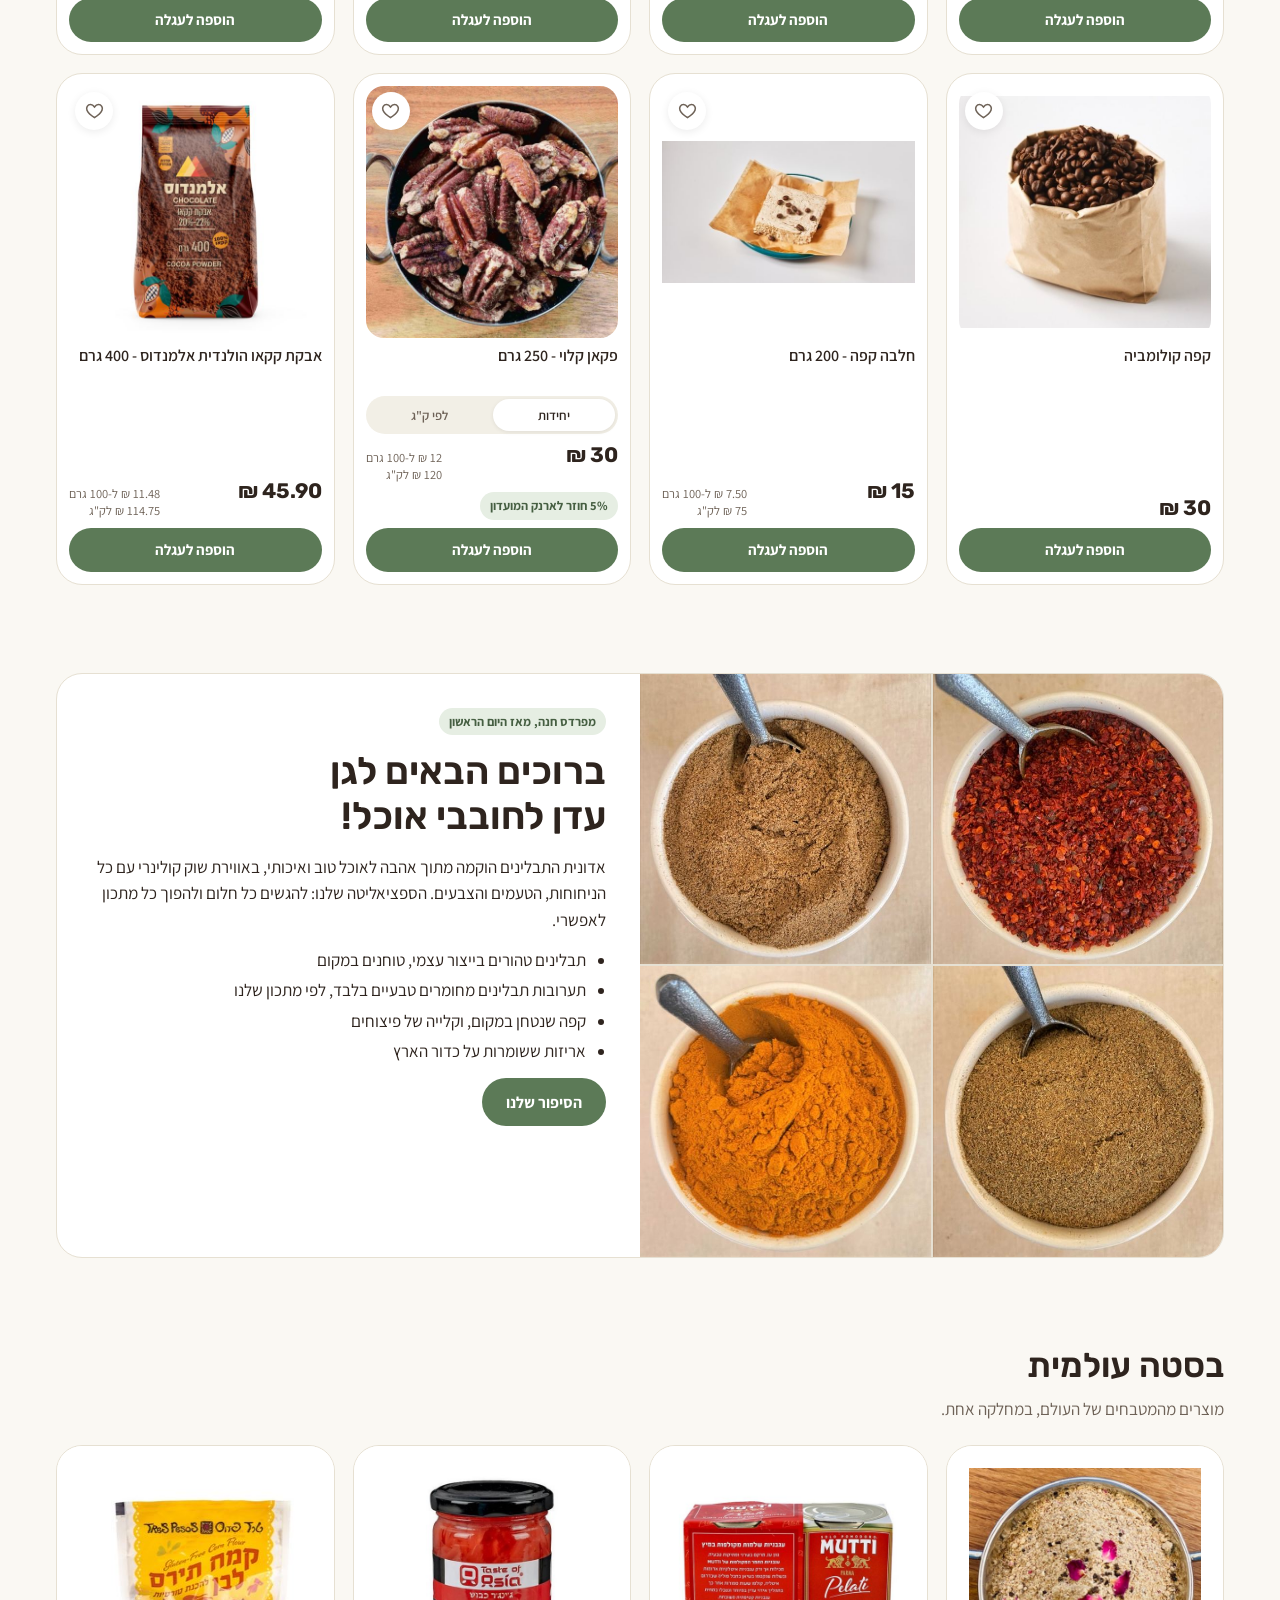
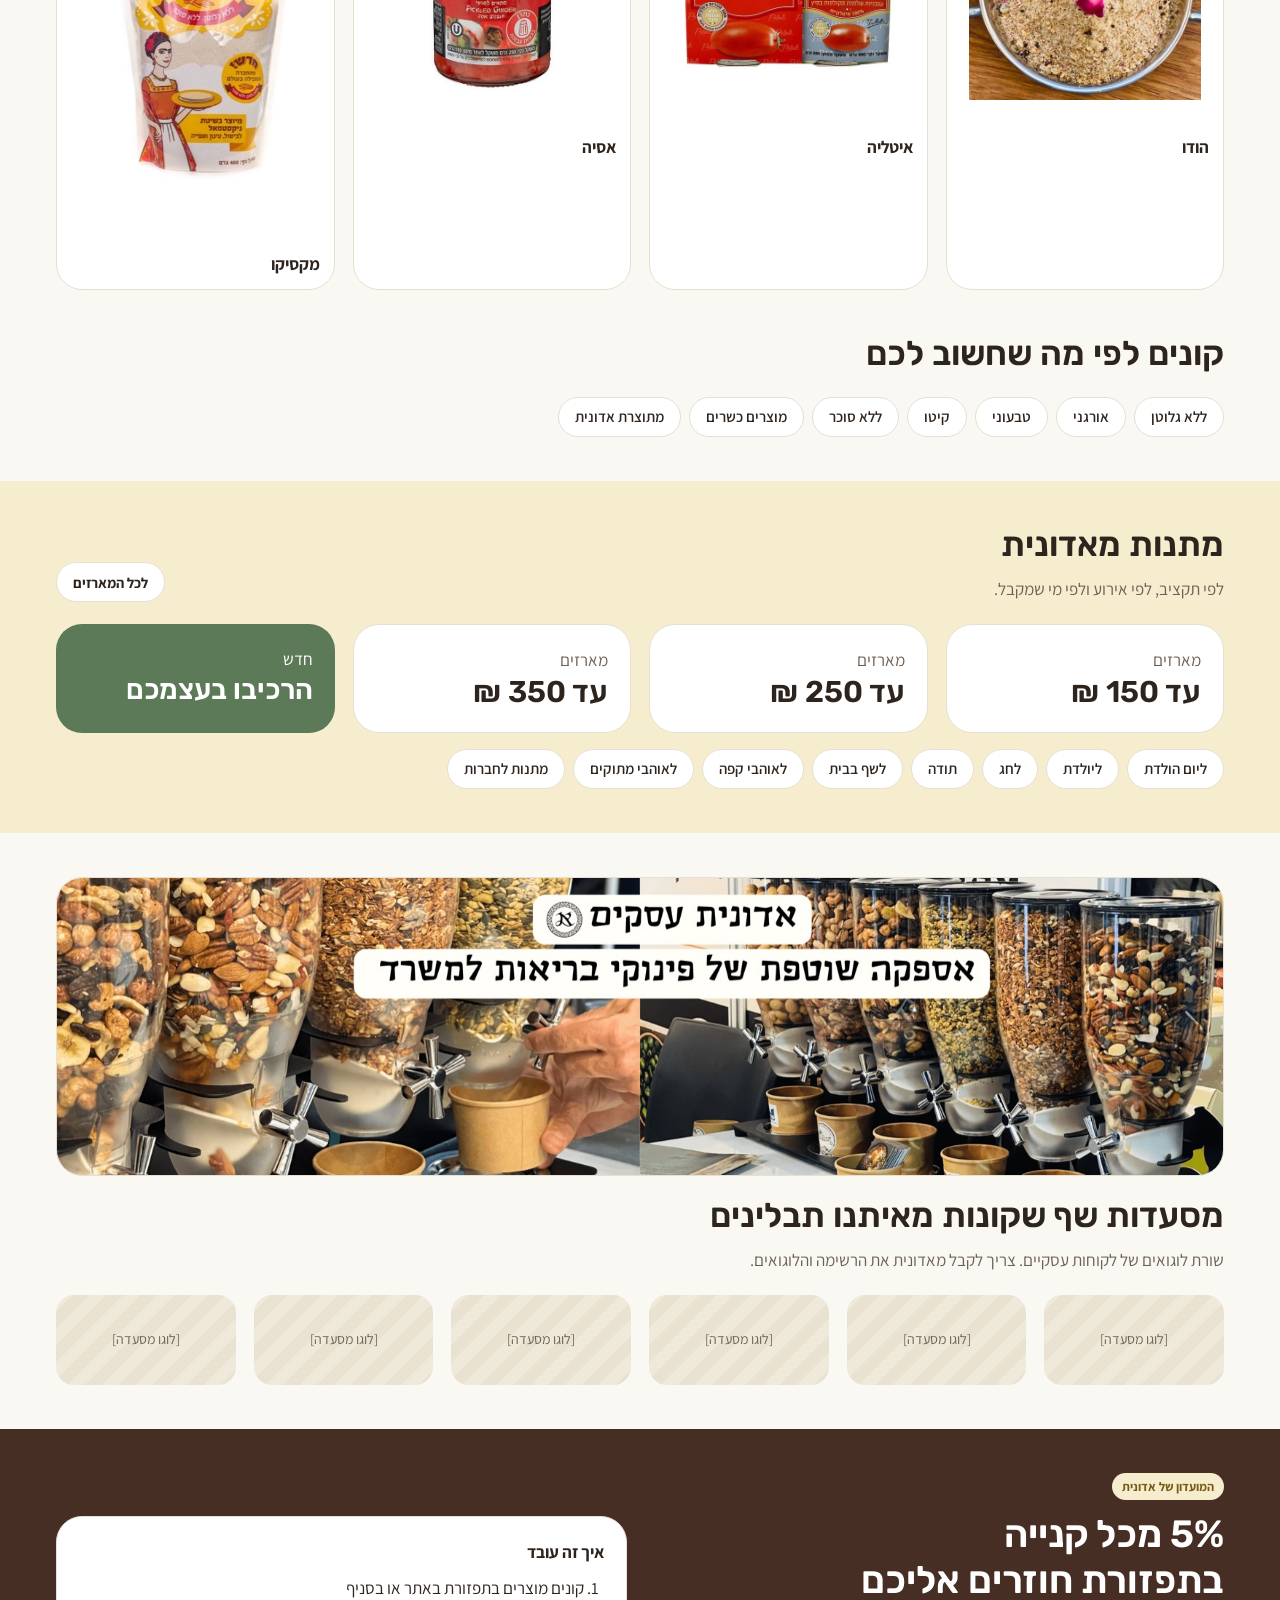
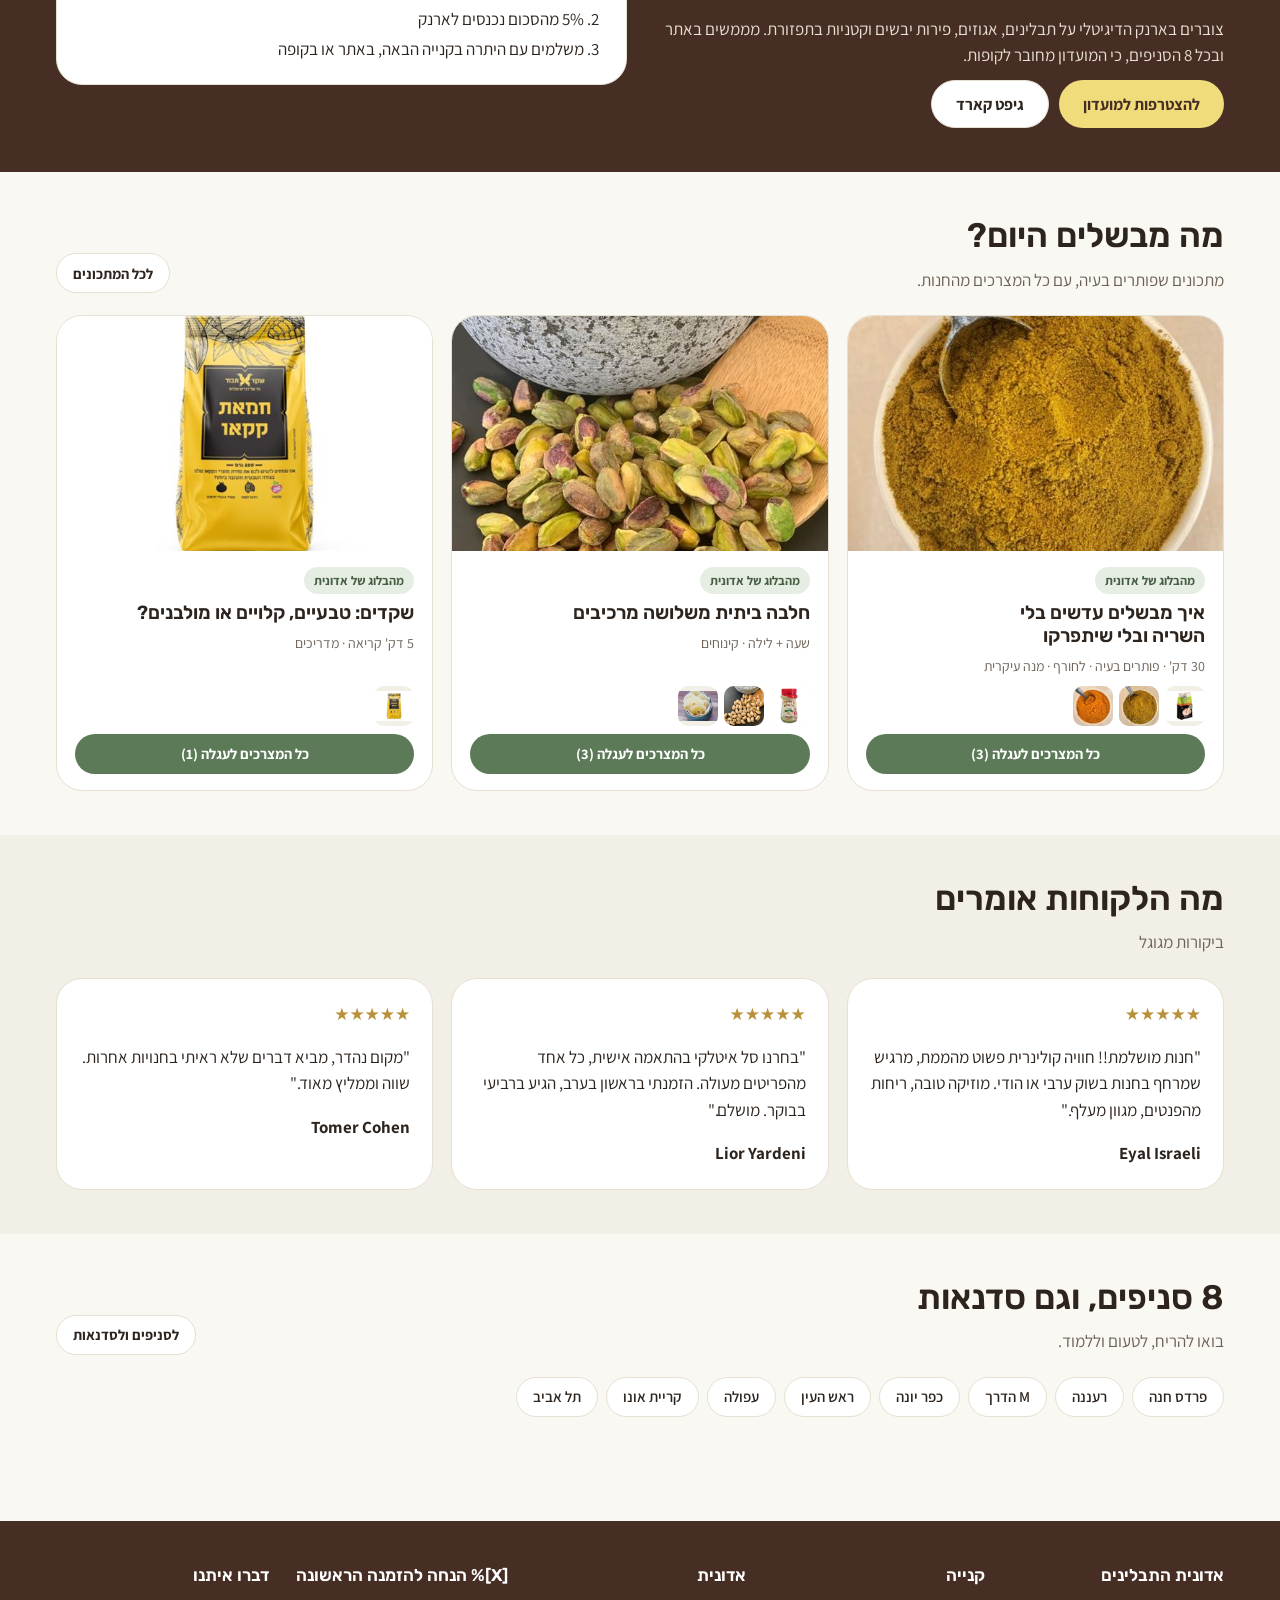
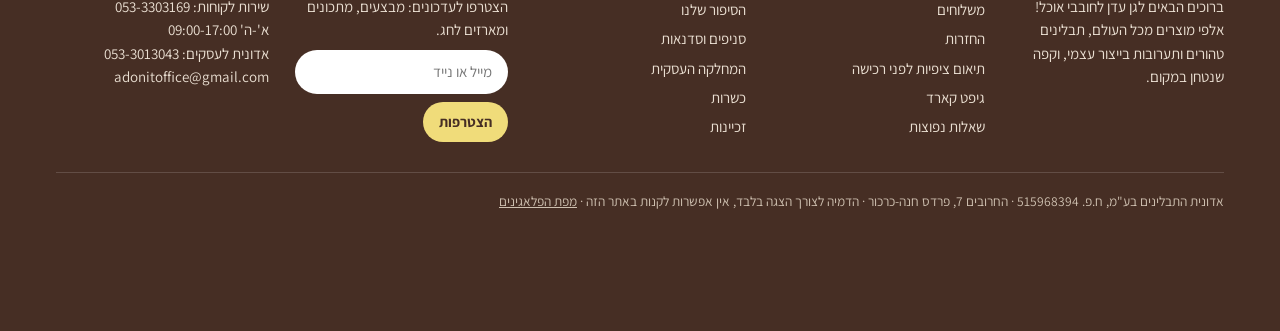
==== commit a23a0079: "Route every online order to the nearest branch - Branch picker (city list or device location) finds " ====
--- a/index.html
+++ b/index.html
@@ -10,7 +10,7 @@
 <link rel="preconnect" href="https://fonts.googleapis.com">
 <link rel="stylesheet" href="https://fonts.googleapis.com/css2?family=Rubik:wght@500;600;700&family=Assistant:wght@400;600;700&display=swap">
 <link rel="icon" href="assets/img/site/logo.png">
-<link rel="stylesheet" href="assets/css/site.css?v=5">
+<link rel="stylesheet" href="assets/css/site.css?v=7">
 </head>
 <body>
 <main>
@@ -22,7 +22,7 @@
     <div class="trust" aria-label="למה אדונית">
       <div><svg viewBox="0 0 24 24" fill="none" stroke="currentColor" stroke-width="1.8" aria-hidden="true"><path d="M4 7h16v13H4zM8 7V4h8v3"/></svg><p style="margin:0"><b>יותר מ-1,900 מוצרים</b><span>מכל העולם</span></p></div>
       <div><svg viewBox="0 0 24 24" fill="none" stroke="currentColor" stroke-width="1.8" aria-hidden="true"><circle cx="12" cy="12" r="8"/><path d="M12 8v4l3 2"/></svg><p style="margin:0"><b>טוחנים במקום</b><span>תבלינים ותערובות בייצור עצמי</span></p></div>
-      <div><svg viewBox="0 0 24 24" fill="none" stroke="currentColor" stroke-width="1.8" aria-hidden="true"><path d="M12 21s-7-6-7-11a7 7 0 0 1 14 0c0 5-7 11-7 11z"/><circle cx="12" cy="10" r="2.5"/></svg><p style="margin:0"><b>8 סניפים</b><span>איסוף עצמי ללא עלות</span></p></div>
+      <div><svg viewBox="0 0 24 24" fill="none" stroke="currentColor" stroke-width="1.8" aria-hidden="true"><path d="M12 21s-7-6-7-11a7 7 0 0 1 14 0c0 5-7 11-7 11z"/><circle cx="12" cy="10" r="2.5"/></svg><p style="margin:0"><b>8 סניפים</b><span>ההזמנה יוצאת מהסניף הקרוב</span></p></div>
       <div><svg viewBox="0 0 24 24" fill="none" stroke="currentColor" stroke-width="1.8" aria-hidden="true"><path d="M2 7h12v9H2zM14 10h4l4 3v3h-8z"/><circle cx="6" cy="18" r="2"/><circle cx="18" cy="18" r="2"/></svg><p style="margin:0"><b>משלוח לכל הארץ</b><span>חינם מעל 450 ₪</span></p></div>
     </div>
   </div>
@@ -144,8 +144,9 @@
     <div class="chips" id="branch-chips"></div>
   </div></section>
 </main>
-<script src="assets/js/data.js?v=5"></script>
-<script src="assets/js/app.js?v=5"></script>
+<script src="assets/js/data.js?v=7"></script>
+<script src="assets/js/branches.js?v=7"></script>
+<script src="assets/js/app.js?v=7"></script>
 <script>
 window.pageInit = function () {
   addJsonLd({ '@context': 'https://schema.org', '@graph': [
@@ -186,6 +187,6 @@
   document.getElementById('branch-chips').innerHTML = ['פרדס חנה', 'רעננה', 'M הדרך', 'כפר יונה', 'ראש העין', 'עפולה', 'קריית אונו', 'תל אביב'].map(b => `<a class="chip" href="branches.html">${b}</a>`).join('');
 };
 </script>
-<script src="assets/js/recipes.js?v=5"></script>
+<script src="assets/js/recipes.js?v=7"></script>
 </body>
 </html>
--- a/assets/css/site.css
+++ b/assets/css/site.css
@@ -247,6 +247,21 @@
 .presets{display:grid;grid-template-columns:repeat(4,minmax(0,1fr));gap:8px}
 .sticky-buy{display:none}
 details.filters>summary{display:none;list-style:none}
+.route-chip{background:rgba(255,255,255,.12);color:#F7EFE3;border:1px solid rgba(255,255,255,.25);border-radius:999px;padding:4px 14px;font:500 14px var(--body);cursor:pointer;min-height:32px}
+.route-chip b{color:var(--yellow)}
+.route-chip:hover{background:rgba(255,255,255,.2)}
+.route-dlg{border:0;border-radius:var(--r-lg);padding:0;width:min(480px,calc(100vw - 32px));box-shadow:0 20px 60px rgba(0,0,0,.25);color:var(--ink)}
+.route-dlg::backdrop{background:rgba(30,20,15,.45)}
+.route-box{padding:26px;display:flex;flex-direction:column;gap:14px;position:relative;direction:rtl}
+.route-box .x{position:absolute;top:14px;left:14px;width:40px;height:40px;border-radius:50%;border:0;background:var(--soft);font-size:20px;cursor:pointer}
+.route-card{background:var(--green-soft);border-radius:16px;padding:14px 16px;display:flex;flex-direction:column;gap:4px}
+.route-card .tag{align-self:flex-start}
+.route-mini{background:var(--green-soft);border-radius:14px;padding:10px 12px;display:flex;flex-direction:column;gap:6px;font-size:14.5px}
+.route-mini .btn{align-self:flex-start}
+.how{display:flex;flex-direction:column;gap:4px}
+.how label{display:flex;gap:8px;align-items:center;cursor:pointer}
+.how input{accent-color:var(--green);width:18px;height:18px}
+.linkbtn{border:0;background:none;color:var(--green-dk);text-decoration:underline;cursor:pointer;font:inherit;padding:0}
 .rating-bar{display:block;text-align:center;margin-top:10px;font-weight:600;color:var(--brown);text-decoration:none;font-size:15px}
 .home-h1{font-size:clamp(20px,2.4vw,26px);margin:18px 0 0;color:var(--brown);font-weight:600}
 .spec{display:grid;grid-template-columns:repeat(2,minmax(0,1fr));gap:8px 18px;font-size:15px;margin:0}
@@ -263,6 +278,7 @@
   .hbtn.cart-h{display:none}
   body{font-size:16px}
   .ship-bar .more{display:none}
+  .route-chip{font-size:13px;padding:3px 12px}
   .ship-bar .wrap{padding-block:6px}
   .head-row{display:grid;grid-template-columns:1fr auto;gap:10px;padding-block:10px}
   .logo img{width:42px;height:42px}
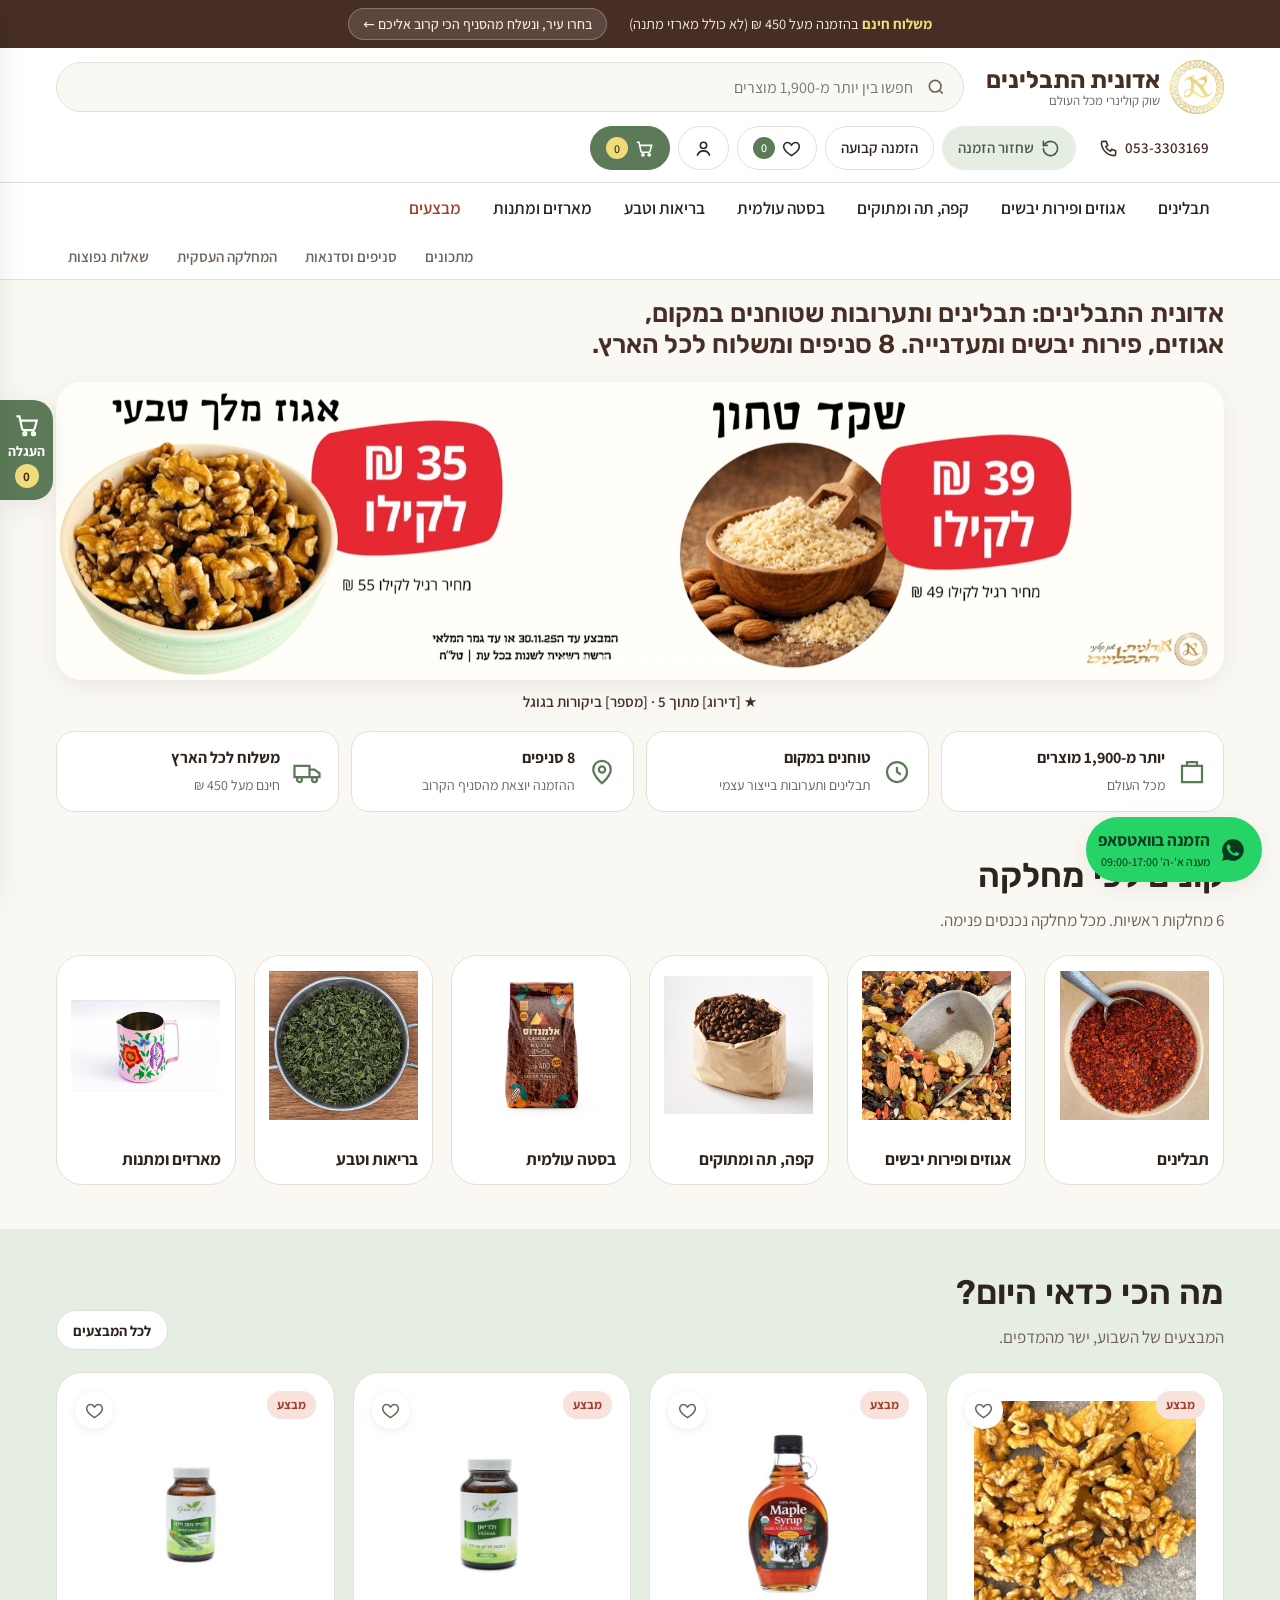
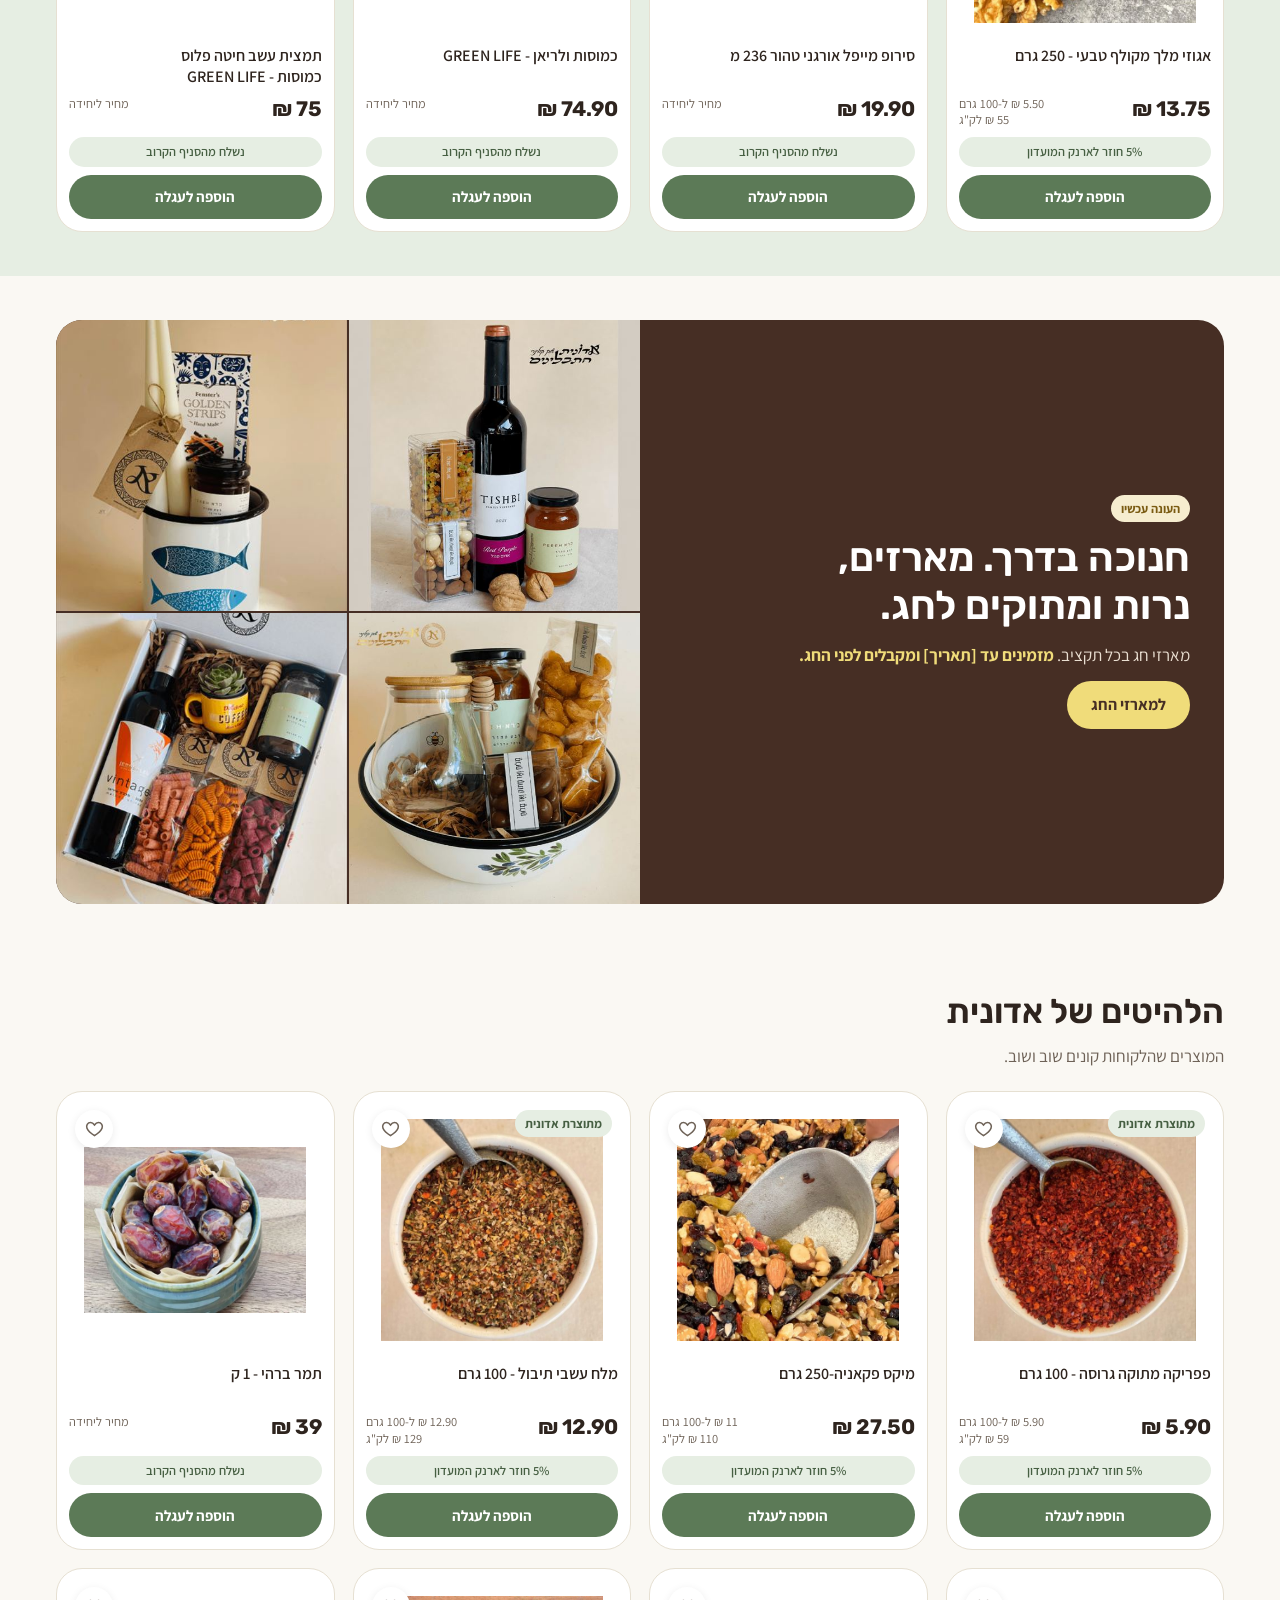
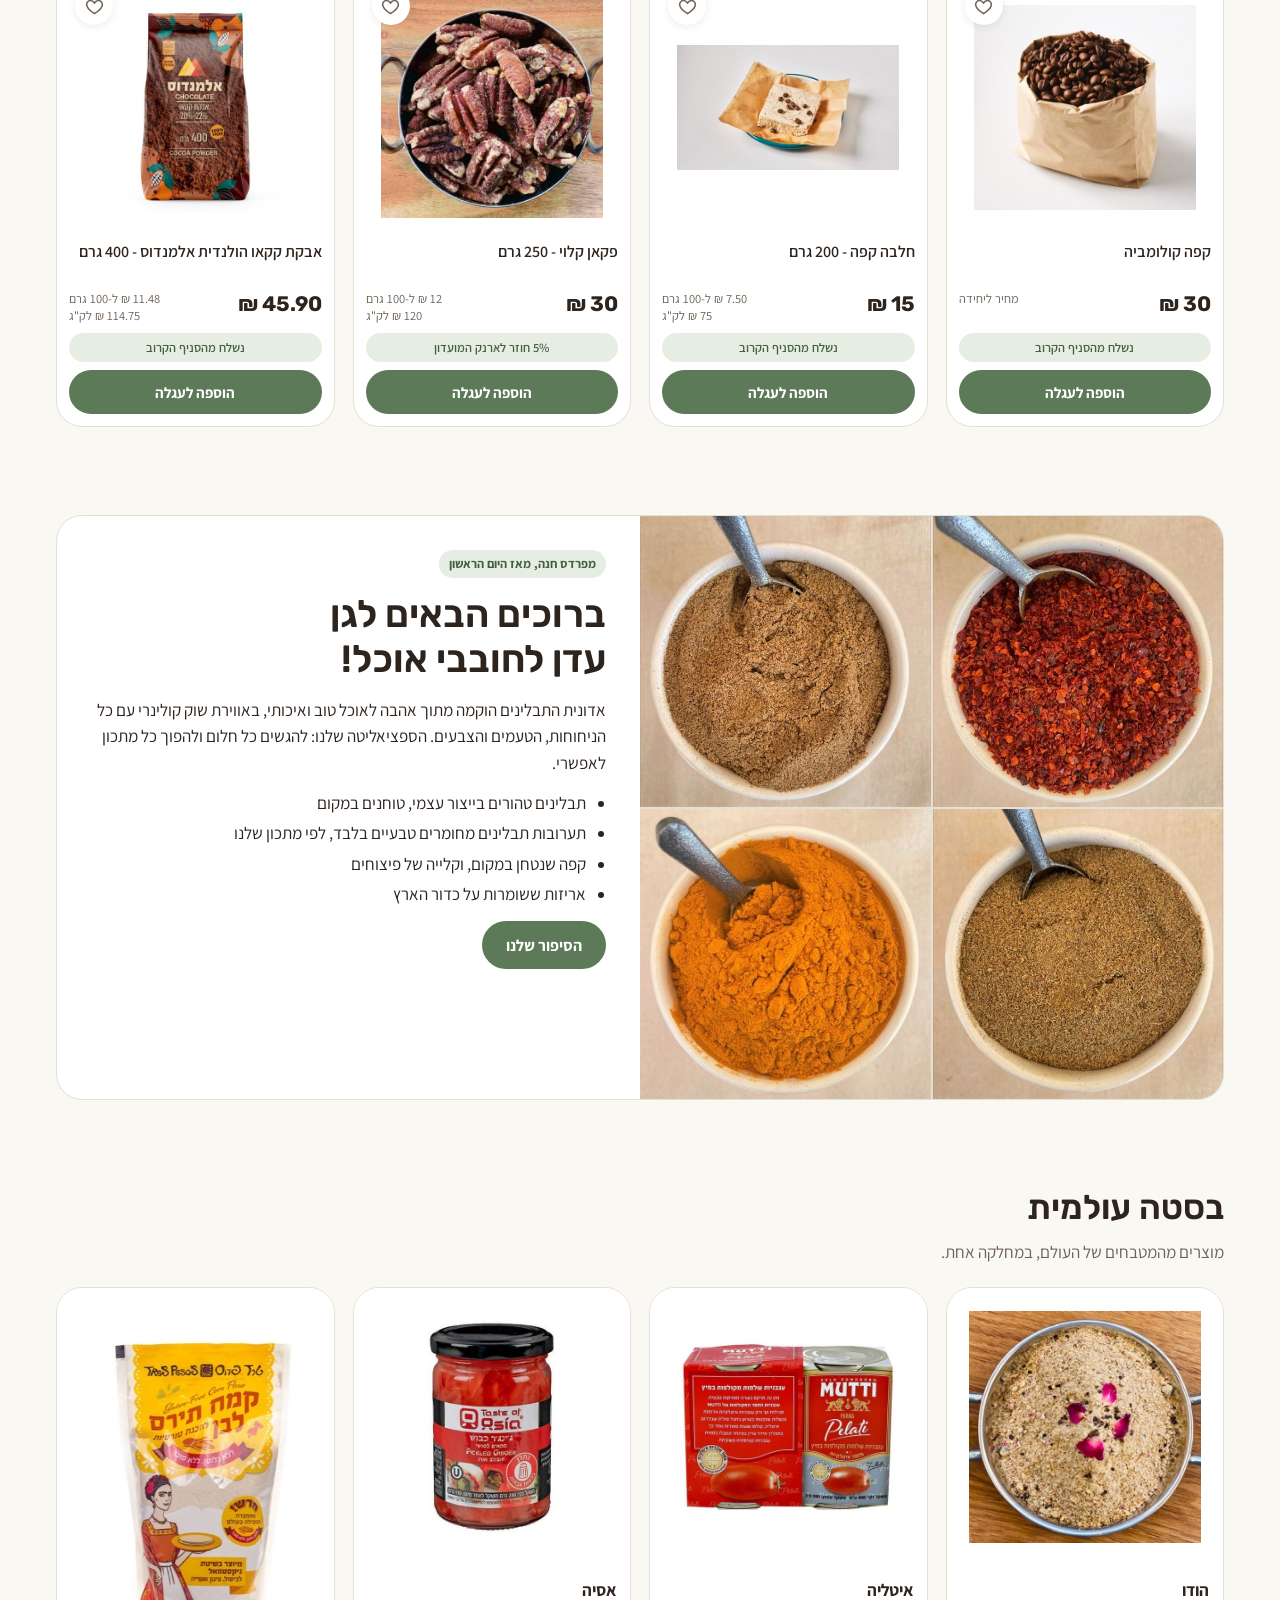
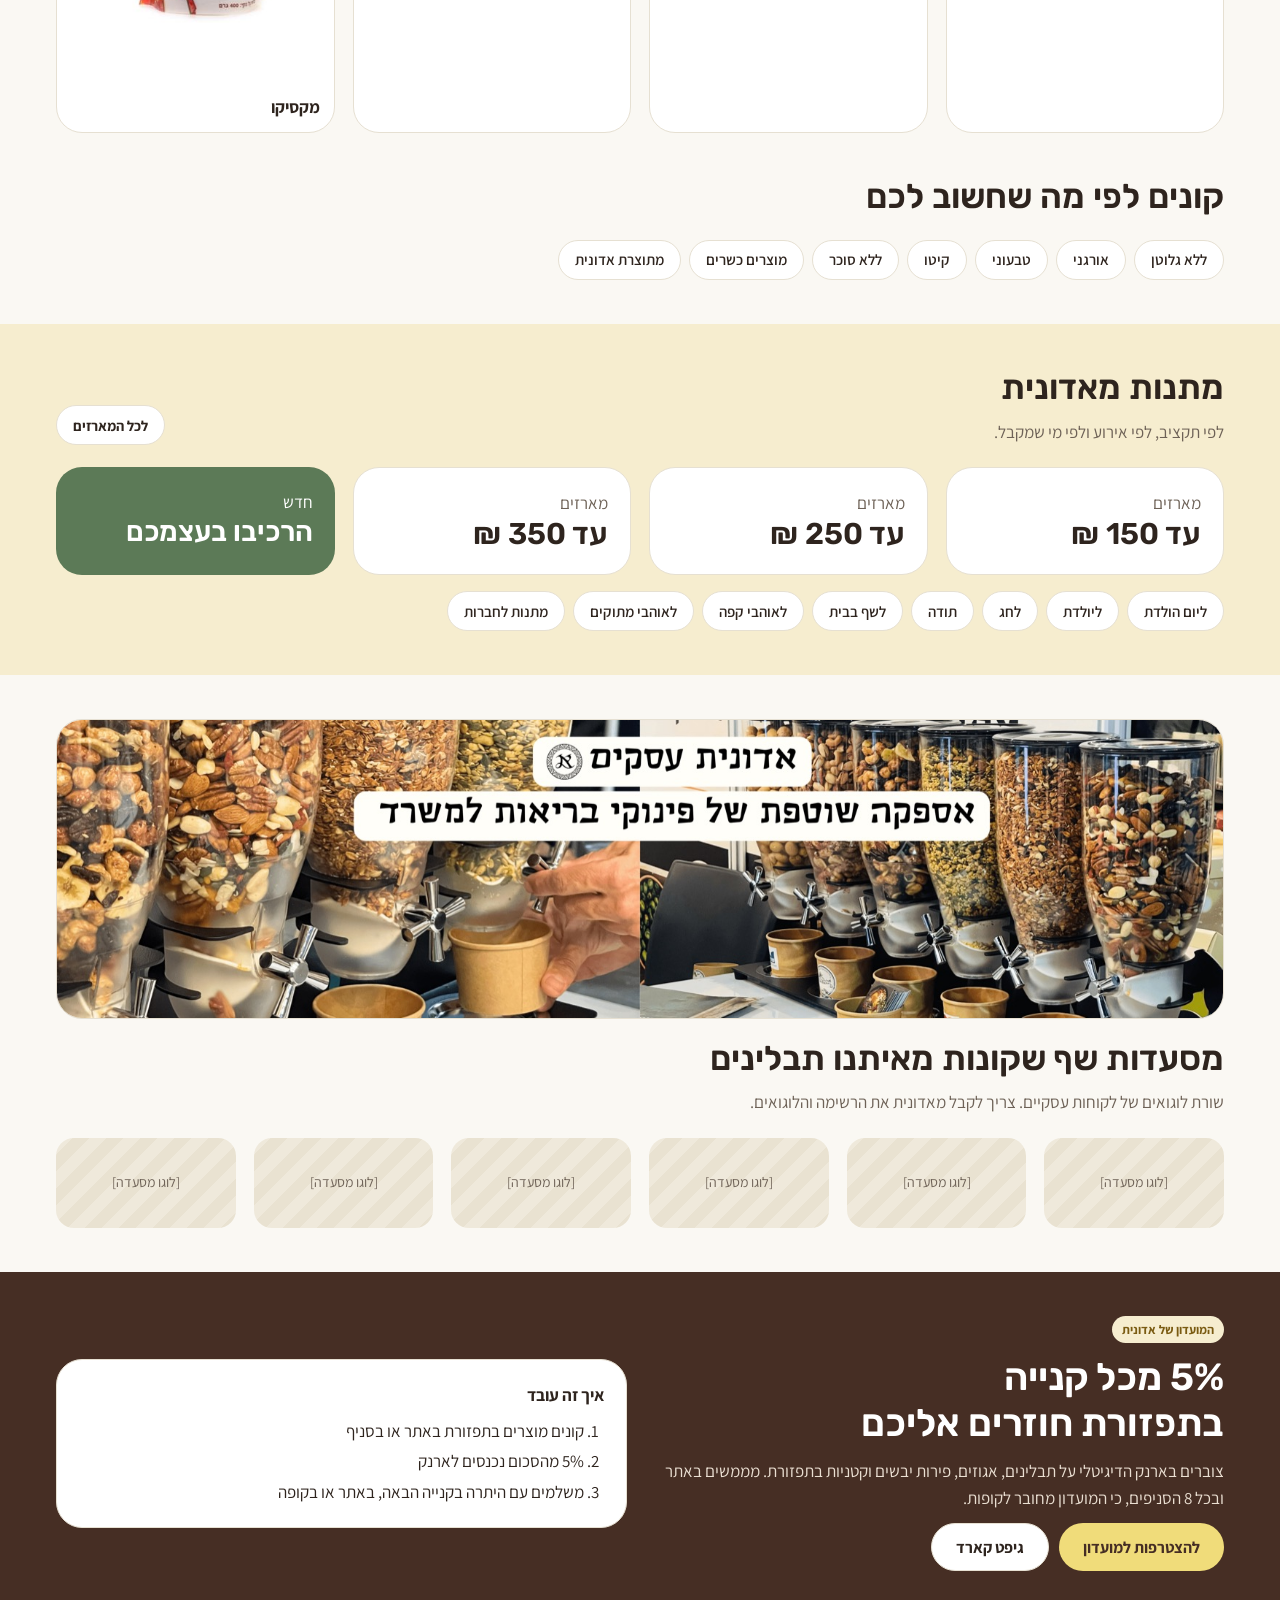
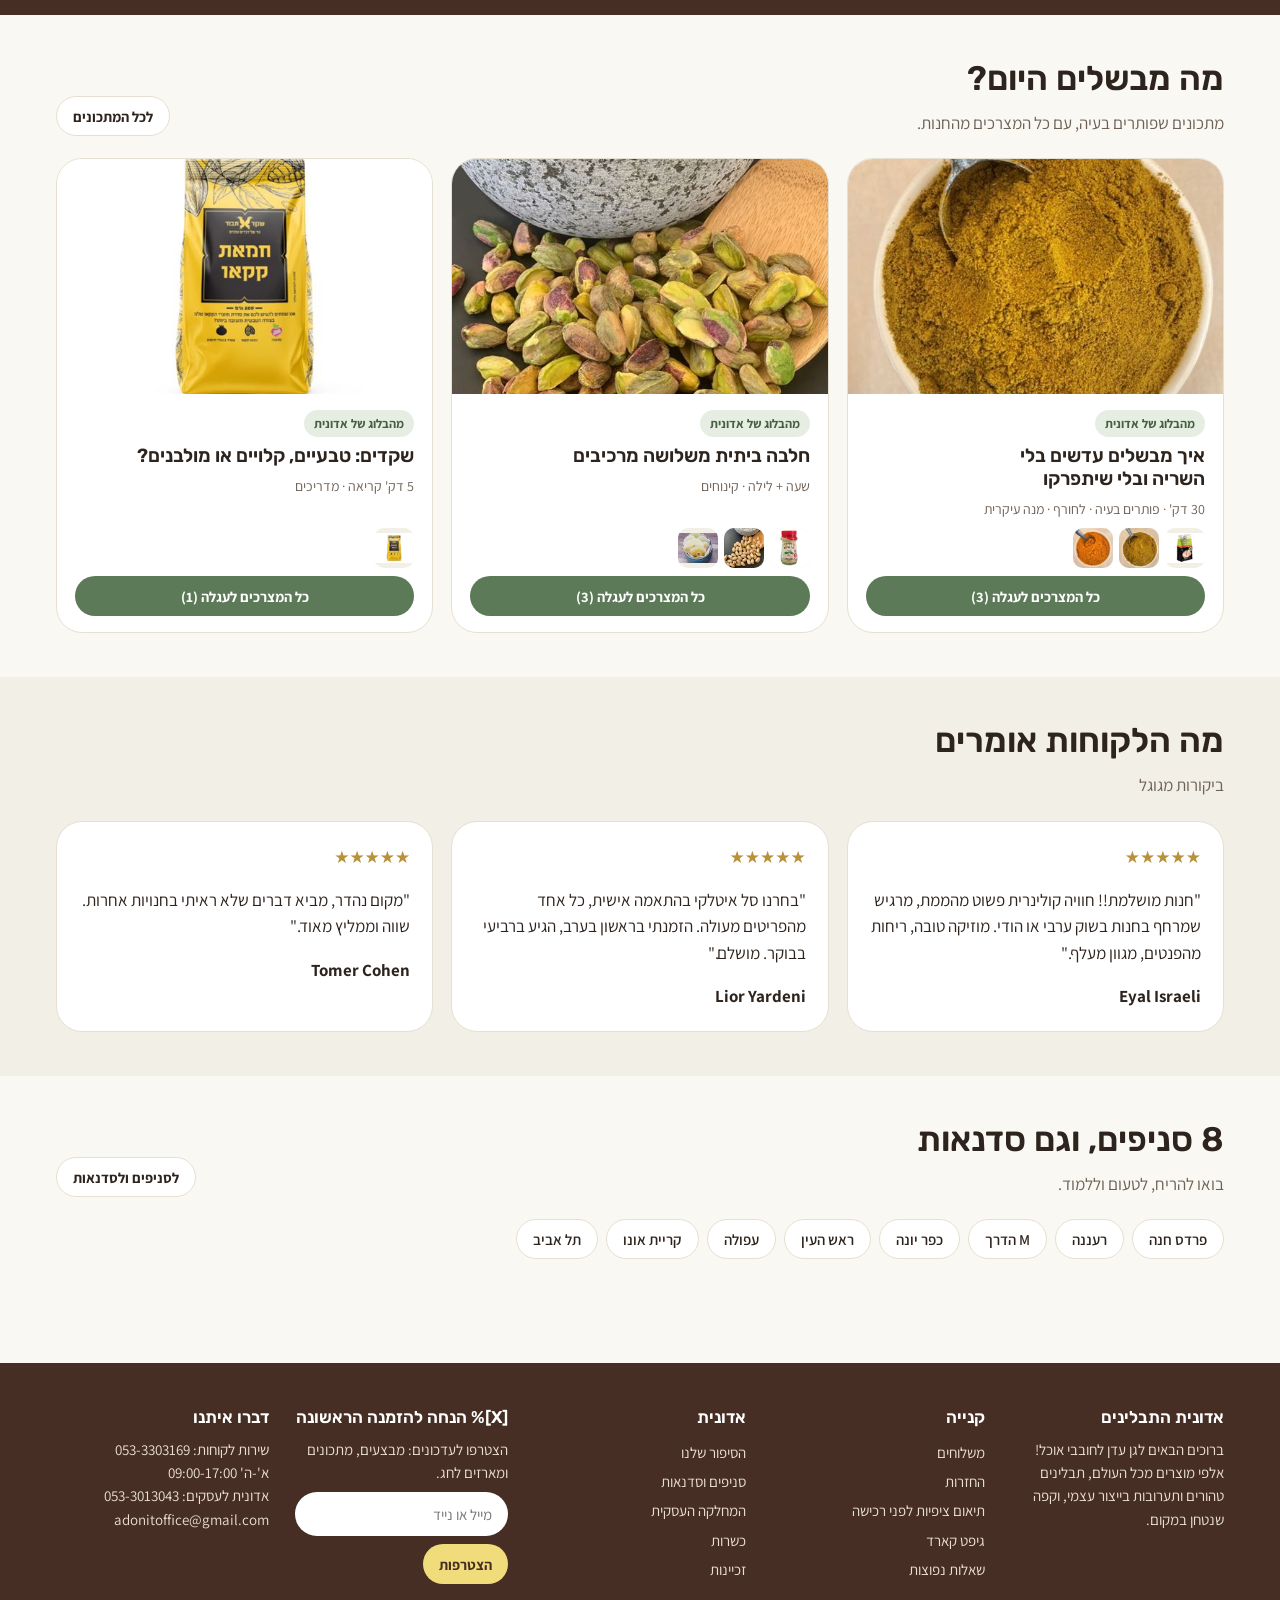
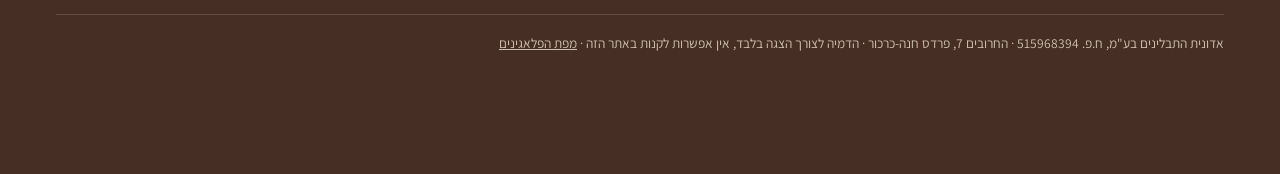
==== commit 25efc4ba: "Use one identical product card everywhere Same rows on every card: image, two-line title, price with" ====
--- a/index.html
+++ b/index.html
@@ -10,7 +10,7 @@
 <link rel="preconnect" href="https://fonts.googleapis.com">
 <link rel="stylesheet" href="https://fonts.googleapis.com/css2?family=Rubik:wght@500;600;700&family=Assistant:wght@400;600;700&display=swap">
 <link rel="icon" href="assets/img/site/logo.png">
-<link rel="stylesheet" href="assets/css/site.css?v=7">
+<link rel="stylesheet" href="assets/css/site.css?v=9">
 </head>
 <body>
 <main>
@@ -144,9 +144,9 @@
     <div class="chips" id="branch-chips"></div>
   </div></section>
 </main>
-<script src="assets/js/data.js?v=7"></script>
-<script src="assets/js/branches.js?v=7"></script>
-<script src="assets/js/app.js?v=7"></script>
+<script src="assets/js/data.js?v=9"></script>
+<script src="assets/js/branches.js?v=9"></script>
+<script src="assets/js/app.js?v=9"></script>
 <script>
 window.pageInit = function () {
   addJsonLd({ '@context': 'https://schema.org', '@graph': [
@@ -187,6 +187,6 @@
   document.getElementById('branch-chips').innerHTML = ['פרדס חנה', 'רעננה', 'M הדרך', 'כפר יונה', 'ראש העין', 'עפולה', 'קריית אונו', 'תל אביב'].map(b => `<a class="chip" href="branches.html">${b}</a>`).join('');
 };
 </script>
-<script src="assets/js/recipes.js?v=7"></script>
+<script src="assets/js/recipes.js?v=9"></script>
 </body>
 </html>
--- a/assets/css/site.css
+++ b/assets/css/site.css
@@ -142,7 +142,12 @@
 .pcard{background:var(--card);border-radius:var(--r-lg);border:1px solid var(--line);padding:12px;display:flex;flex-direction:column;gap:8px;position:relative}
 .pcard .pimg{aspect-ratio:1/1;border-radius:var(--r);overflow:hidden;background:#fff;display:block}
 .pcard .pimg img{width:100%;height:100%;object-fit:contain}
-.pcard h3{font:600 16px/1.3 var(--body);min-height:42px}
+.pcard h3{font:600 16px/1.3 var(--body);height:2.6em;overflow:hidden;display:-webkit-box;-webkit-line-clamp:2;-webkit-box-orient:vertical}
+.pcard .info{display:block;font-size:12.5px;font-weight:600;color:var(--green-dk);background:var(--green-soft);border-radius:999px;padding:5px 10px;text-align:center;white-space:nowrap;overflow:hidden;text-overflow:ellipsis}
+.pcard .unit{min-height:2.7em;text-align:left}
+.pcard .price-row{flex-wrap:nowrap;align-items:flex-start}
+.pcard .pimg{background:#fff;padding:6%}
+.pcard .badges .tag:nth-child(n+2){display:none}
 .pcard h3 a{text-decoration:none}
 .pcard .fav{position:absolute;top:18px;left:18px;width:38px;height:38px;border-radius:50%;border:0;background:#fff;box-shadow:0 2px 8px rgba(0,0,0,.08);display:grid;place-items:center;cursor:pointer;color:var(--muted)}
 .pcard .fav[aria-pressed="true"]{color:var(--red)}
@@ -311,7 +316,10 @@
   .g4{grid-template-columns:repeat(2,minmax(0,1fr));gap:10px}
   .g6{grid-template-columns:repeat(3,minmax(0,1fr));gap:8px}
   .pcard{padding:8px;gap:6px;border-radius:18px}
-  .pcard h3{font-size:14px;min-height:36px}
+  .pcard h3{font-size:14px}
+  .pcard .info{font-size:11px;padding:4px 6px}
+  .pcard .price-row{flex-direction:column;align-items:flex-start;gap:2px}
+  .pcard .unit{text-align:right;white-space:nowrap}
   .pcard .fav{top:12px;left:12px;width:32px;height:32px}
   .pcard .badges{top:12px;right:12px}
   .pcard .tag{font-size:11px;padding:3px 7px}
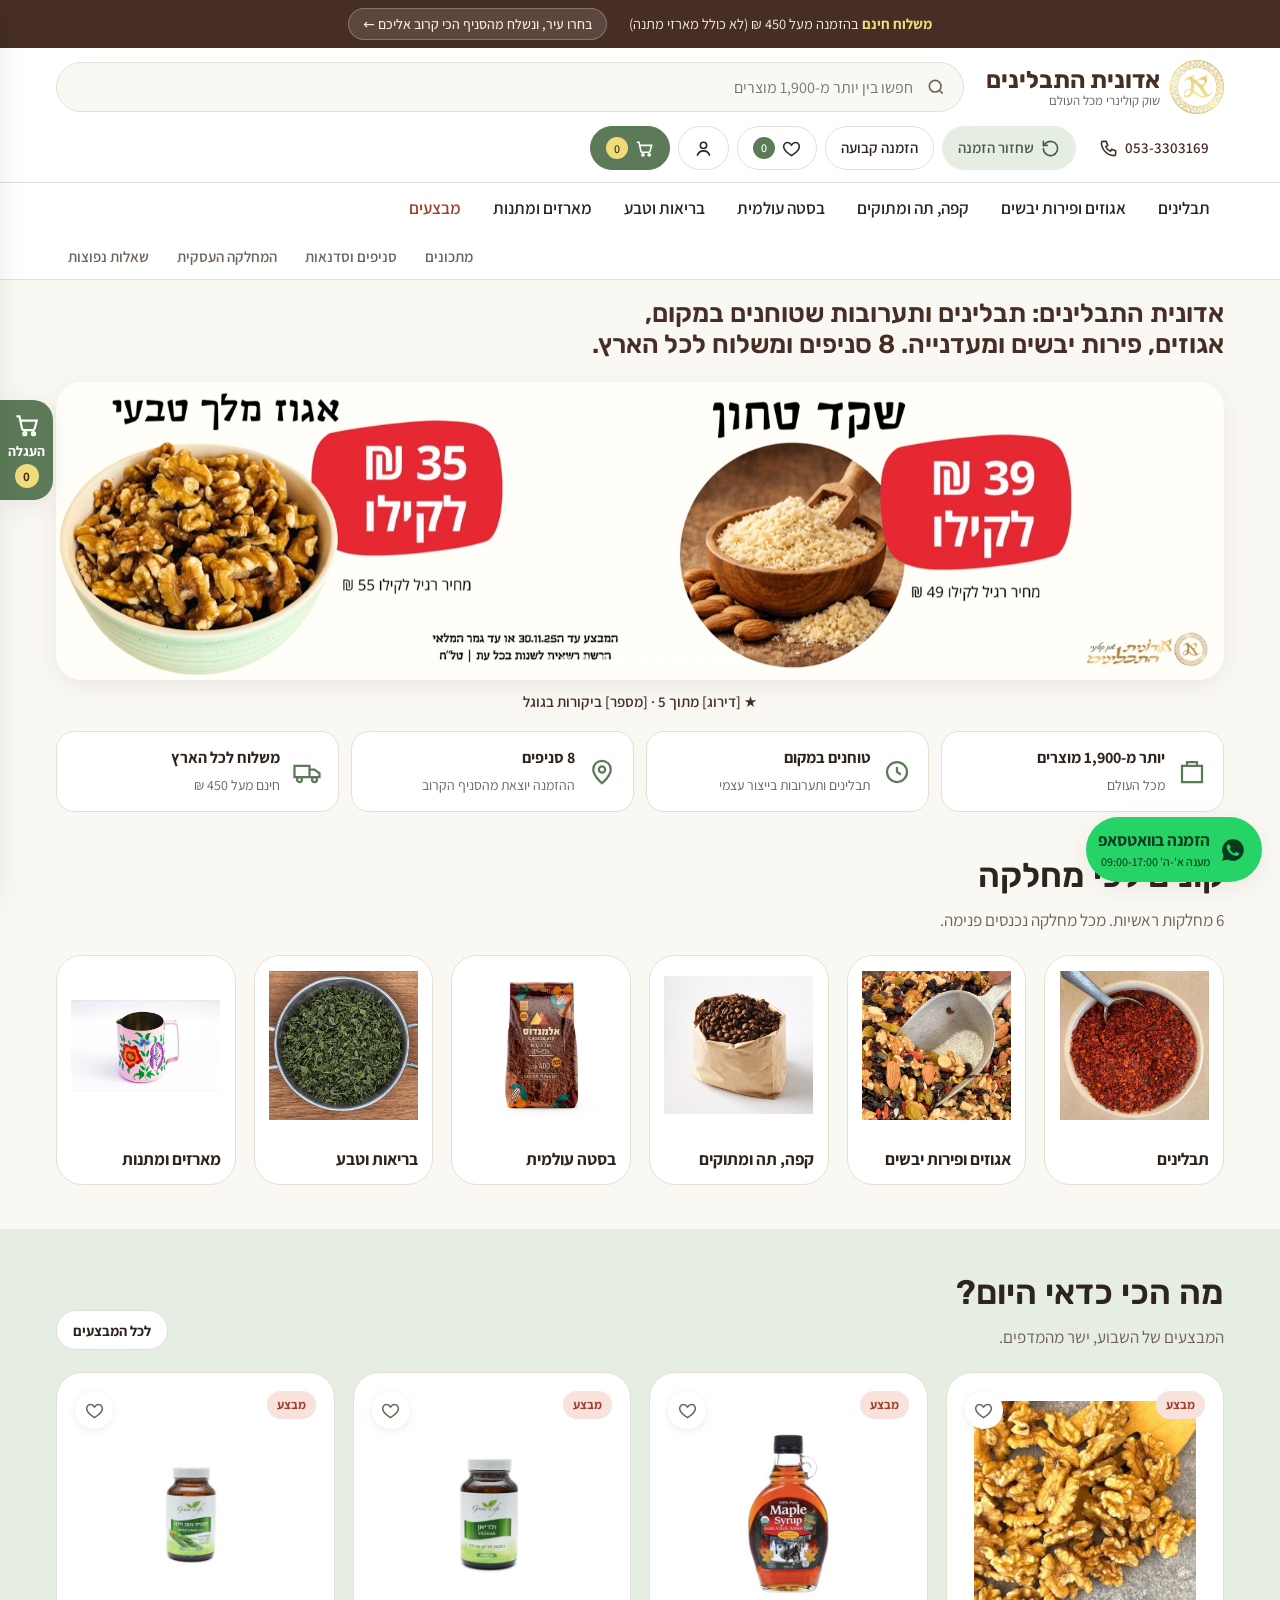
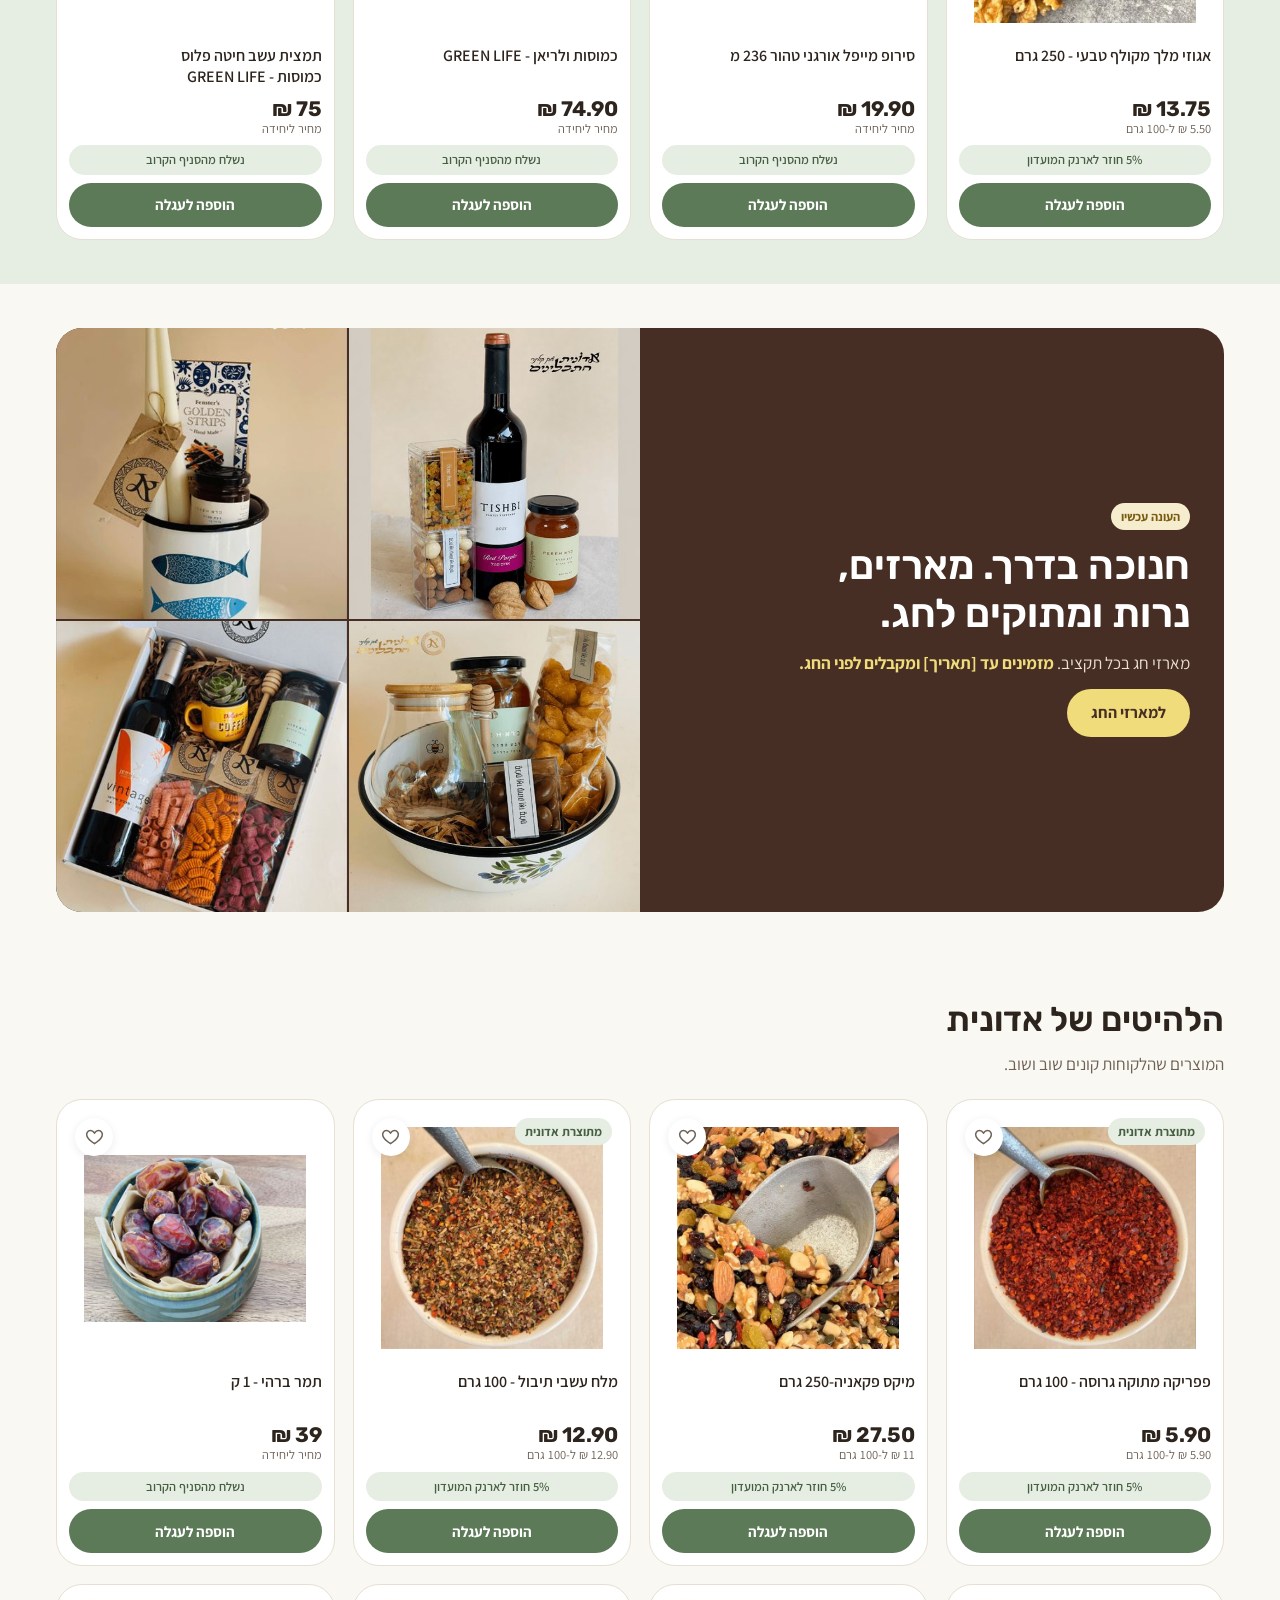
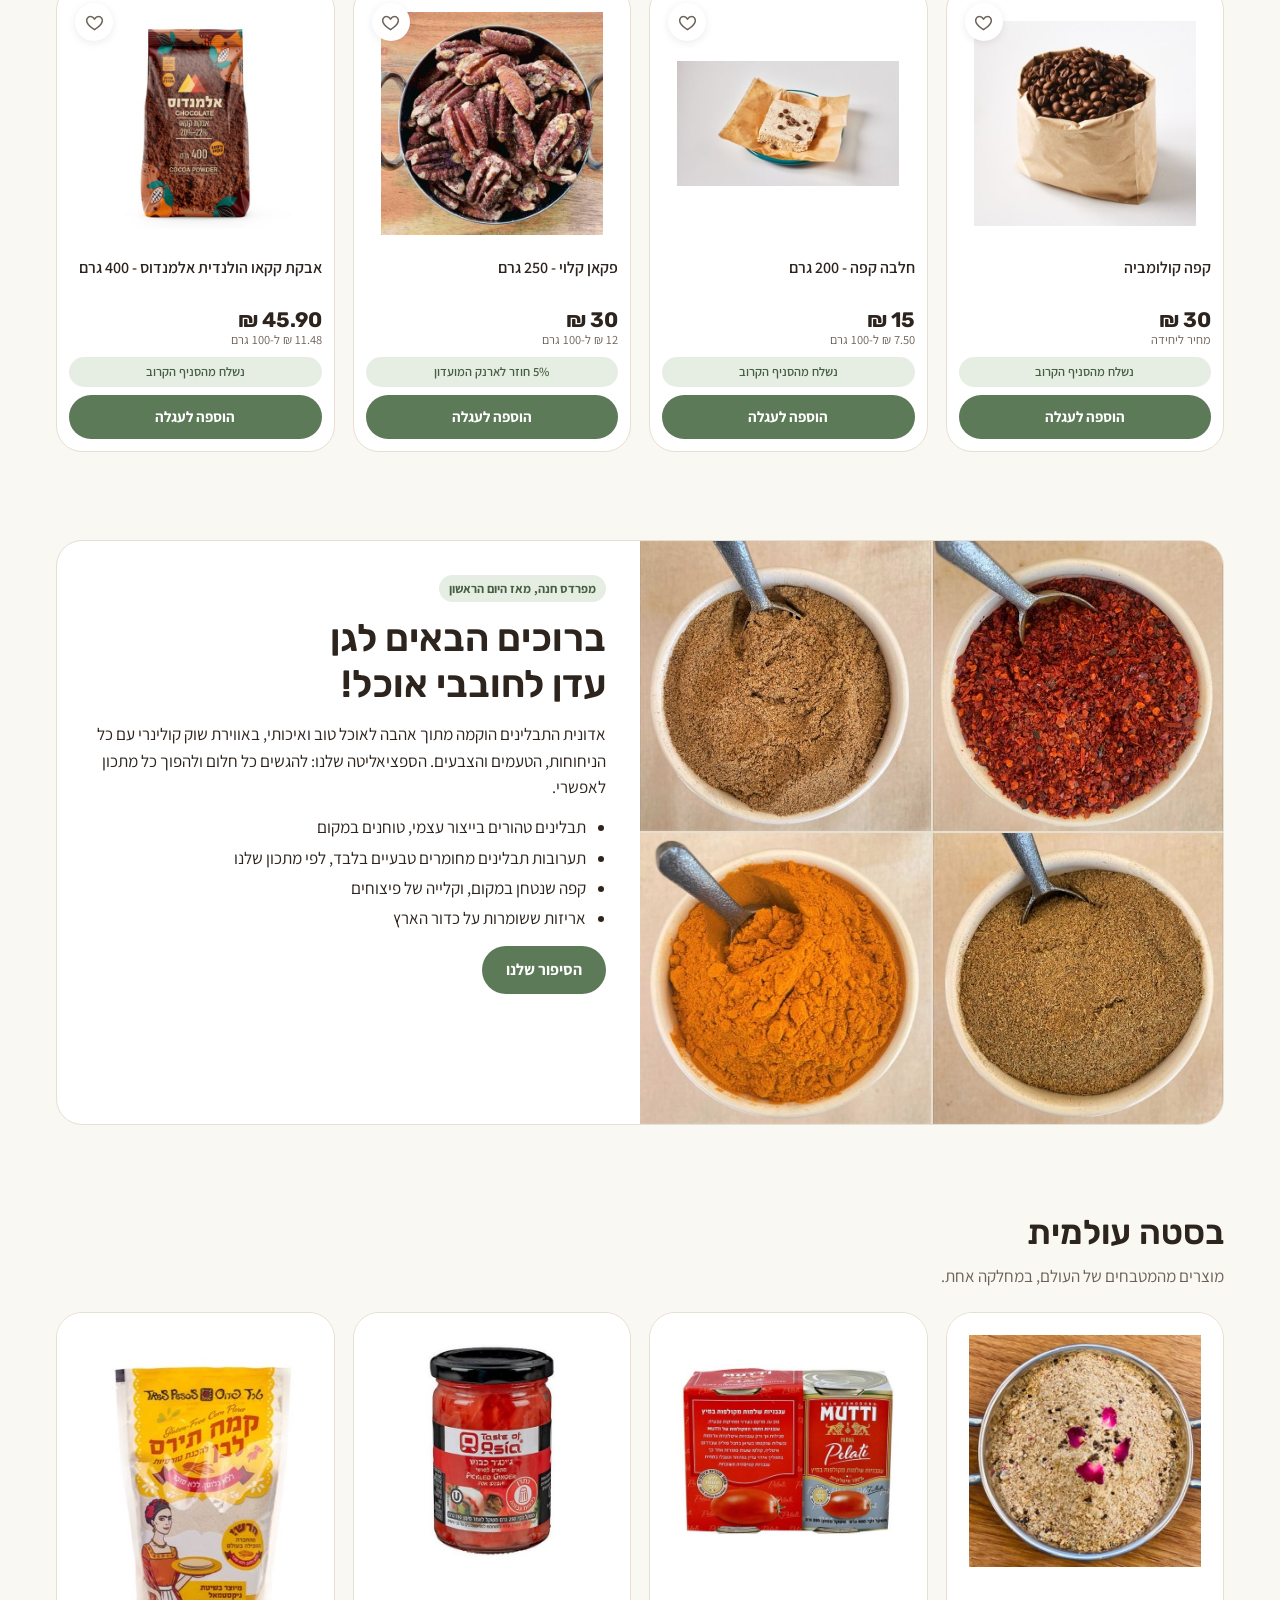
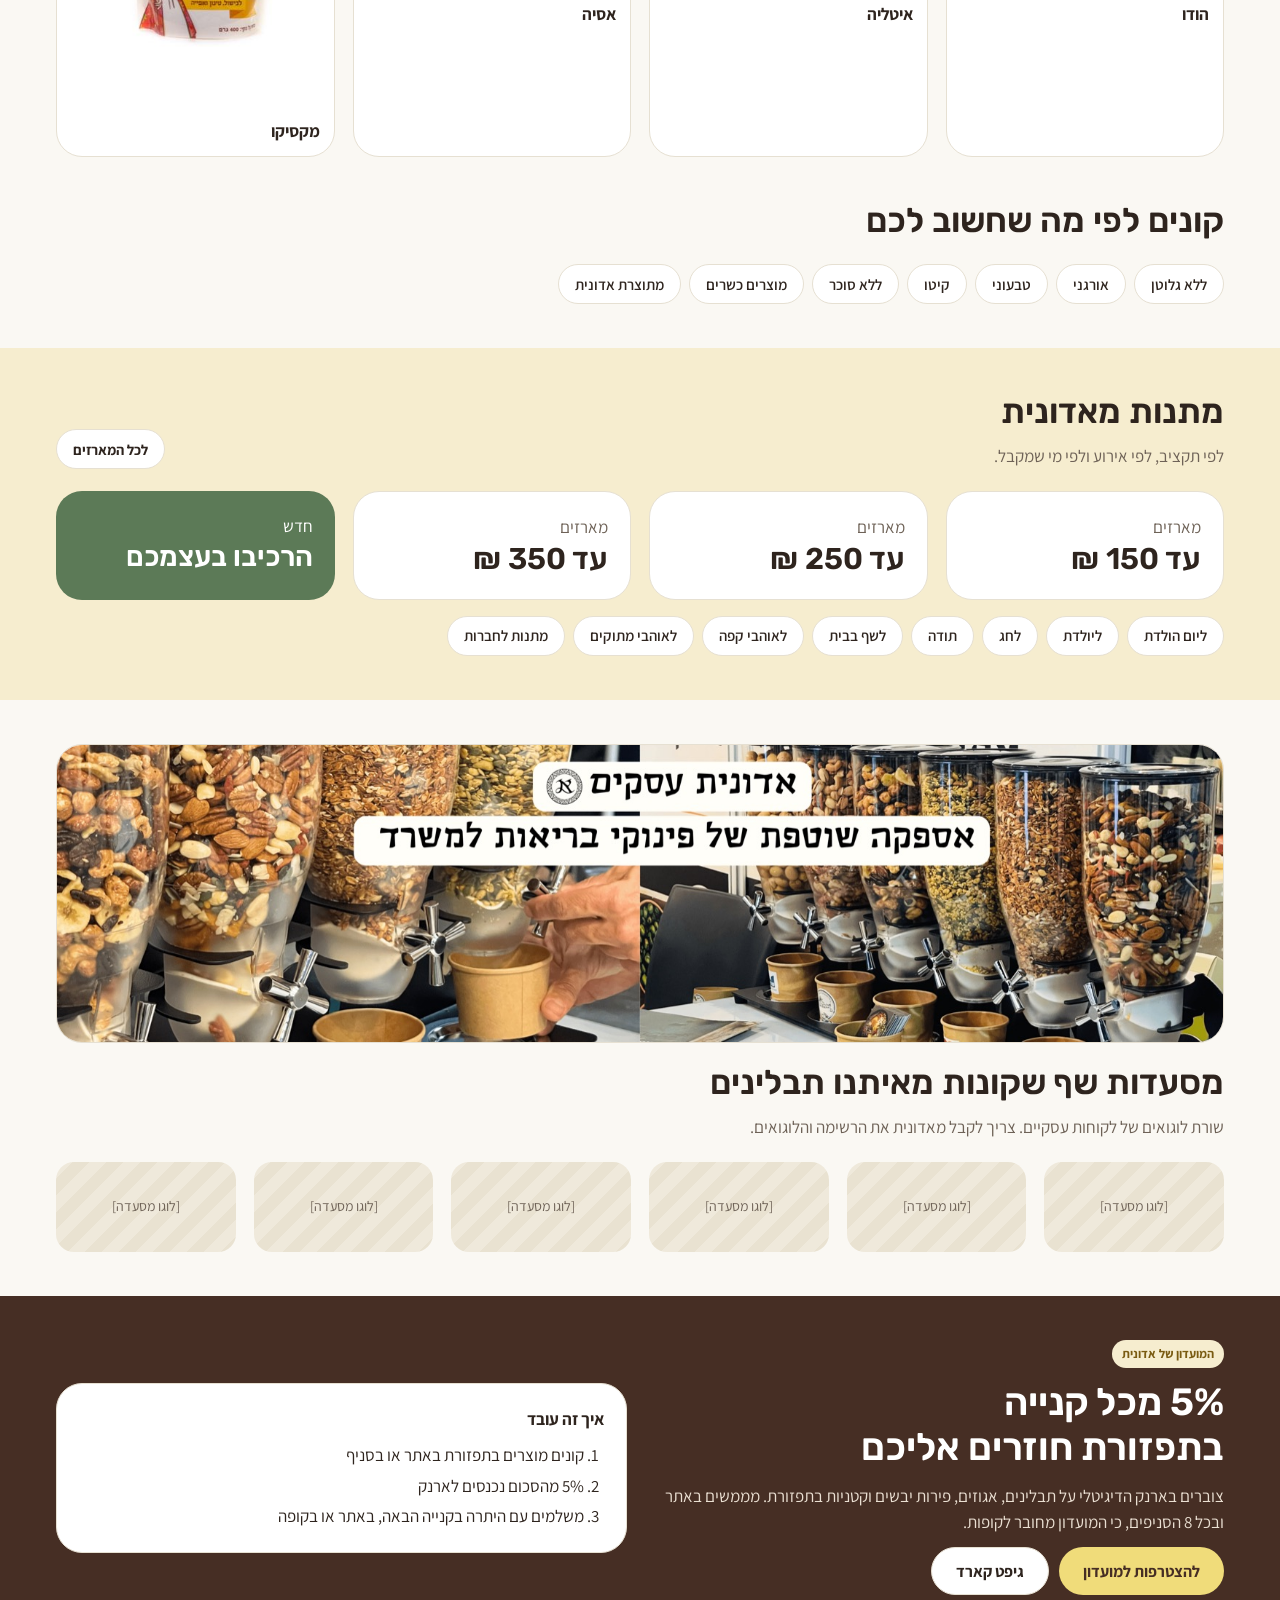
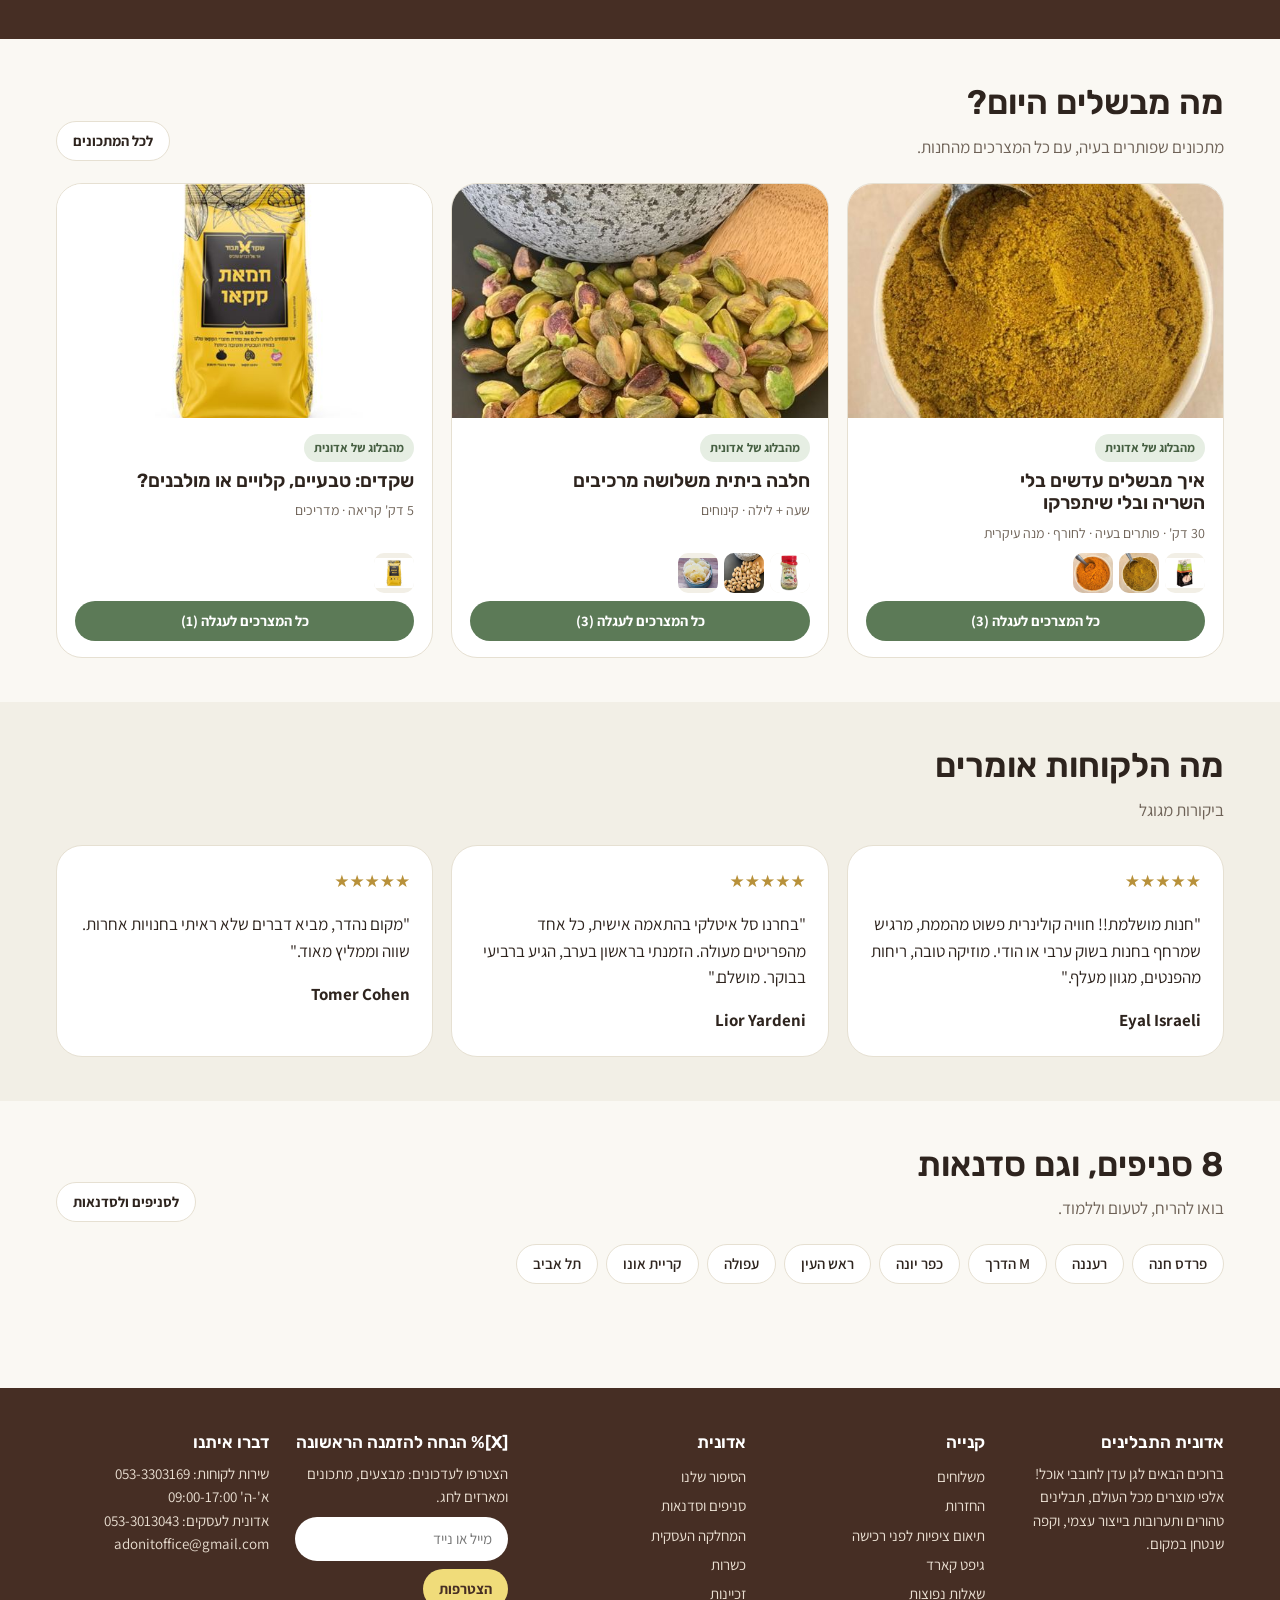
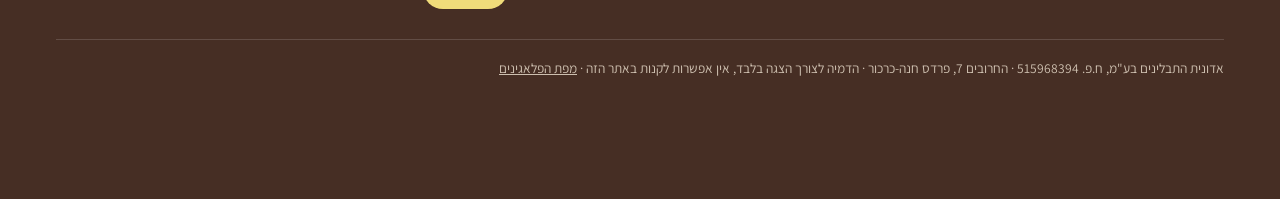
==== commit 5579d245: "Show one unit-price line under the price on product cards Co-Authored-By: Claude Opus 5.5 <noreply@a" ====
--- a/index.html
+++ b/index.html
@@ -10,7 +10,7 @@
 <link rel="preconnect" href="https://fonts.googleapis.com">
 <link rel="stylesheet" href="https://fonts.googleapis.com/css2?family=Rubik:wght@500;600;700&family=Assistant:wght@400;600;700&display=swap">
 <link rel="icon" href="assets/img/site/logo.png">
-<link rel="stylesheet" href="assets/css/site.css?v=9">
+<link rel="stylesheet" href="assets/css/site.css?v=10">
 </head>
 <body>
 <main>
@@ -144,9 +144,9 @@
     <div class="chips" id="branch-chips"></div>
   </div></section>
 </main>
-<script src="assets/js/data.js?v=9"></script>
-<script src="assets/js/branches.js?v=9"></script>
-<script src="assets/js/app.js?v=9"></script>
+<script src="assets/js/data.js?v=10"></script>
+<script src="assets/js/branches.js?v=10"></script>
+<script src="assets/js/app.js?v=10"></script>
 <script>
 window.pageInit = function () {
   addJsonLd({ '@context': 'https://schema.org', '@graph': [
@@ -187,6 +187,6 @@
   document.getElementById('branch-chips').innerHTML = ['פרדס חנה', 'רעננה', 'M הדרך', 'כפר יונה', 'ראש העין', 'עפולה', 'קריית אונו', 'תל אביב'].map(b => `<a class="chip" href="branches.html">${b}</a>`).join('');
 };
 </script>
-<script src="assets/js/recipes.js?v=9"></script>
+<script src="assets/js/recipes.js?v=10"></script>
 </body>
 </html>
--- a/assets/css/site.css
+++ b/assets/css/site.css
@@ -144,8 +144,8 @@
 .pcard .pimg img{width:100%;height:100%;object-fit:contain}
 .pcard h3{font:600 16px/1.3 var(--body);height:2.6em;overflow:hidden;display:-webkit-box;-webkit-line-clamp:2;-webkit-box-orient:vertical}
 .pcard .info{display:block;font-size:12.5px;font-weight:600;color:var(--green-dk);background:var(--green-soft);border-radius:999px;padding:5px 10px;text-align:center;white-space:nowrap;overflow:hidden;text-overflow:ellipsis}
-.pcard .unit{min-height:2.7em;text-align:left}
-.pcard .price-row{flex-wrap:nowrap;align-items:flex-start}
+.pcard .price-row{flex-direction:column;align-items:flex-start;gap:0}
+.pcard .unit{text-align:right;white-space:nowrap}
 .pcard .pimg{background:#fff;padding:6%}
 .pcard .badges .tag:nth-child(n+2){display:none}
 .pcard h3 a{text-decoration:none}
@@ -318,8 +318,6 @@
   .pcard{padding:8px;gap:6px;border-radius:18px}
   .pcard h3{font-size:14px}
   .pcard .info{font-size:11px;padding:4px 6px}
-  .pcard .price-row{flex-direction:column;align-items:flex-start;gap:2px}
-  .pcard .unit{text-align:right;white-space:nowrap}
   .pcard .fav{top:12px;left:12px;width:32px;height:32px}
   .pcard .badges{top:12px;right:12px}
   .pcard .tag{font-size:11px;padding:3px 7px}
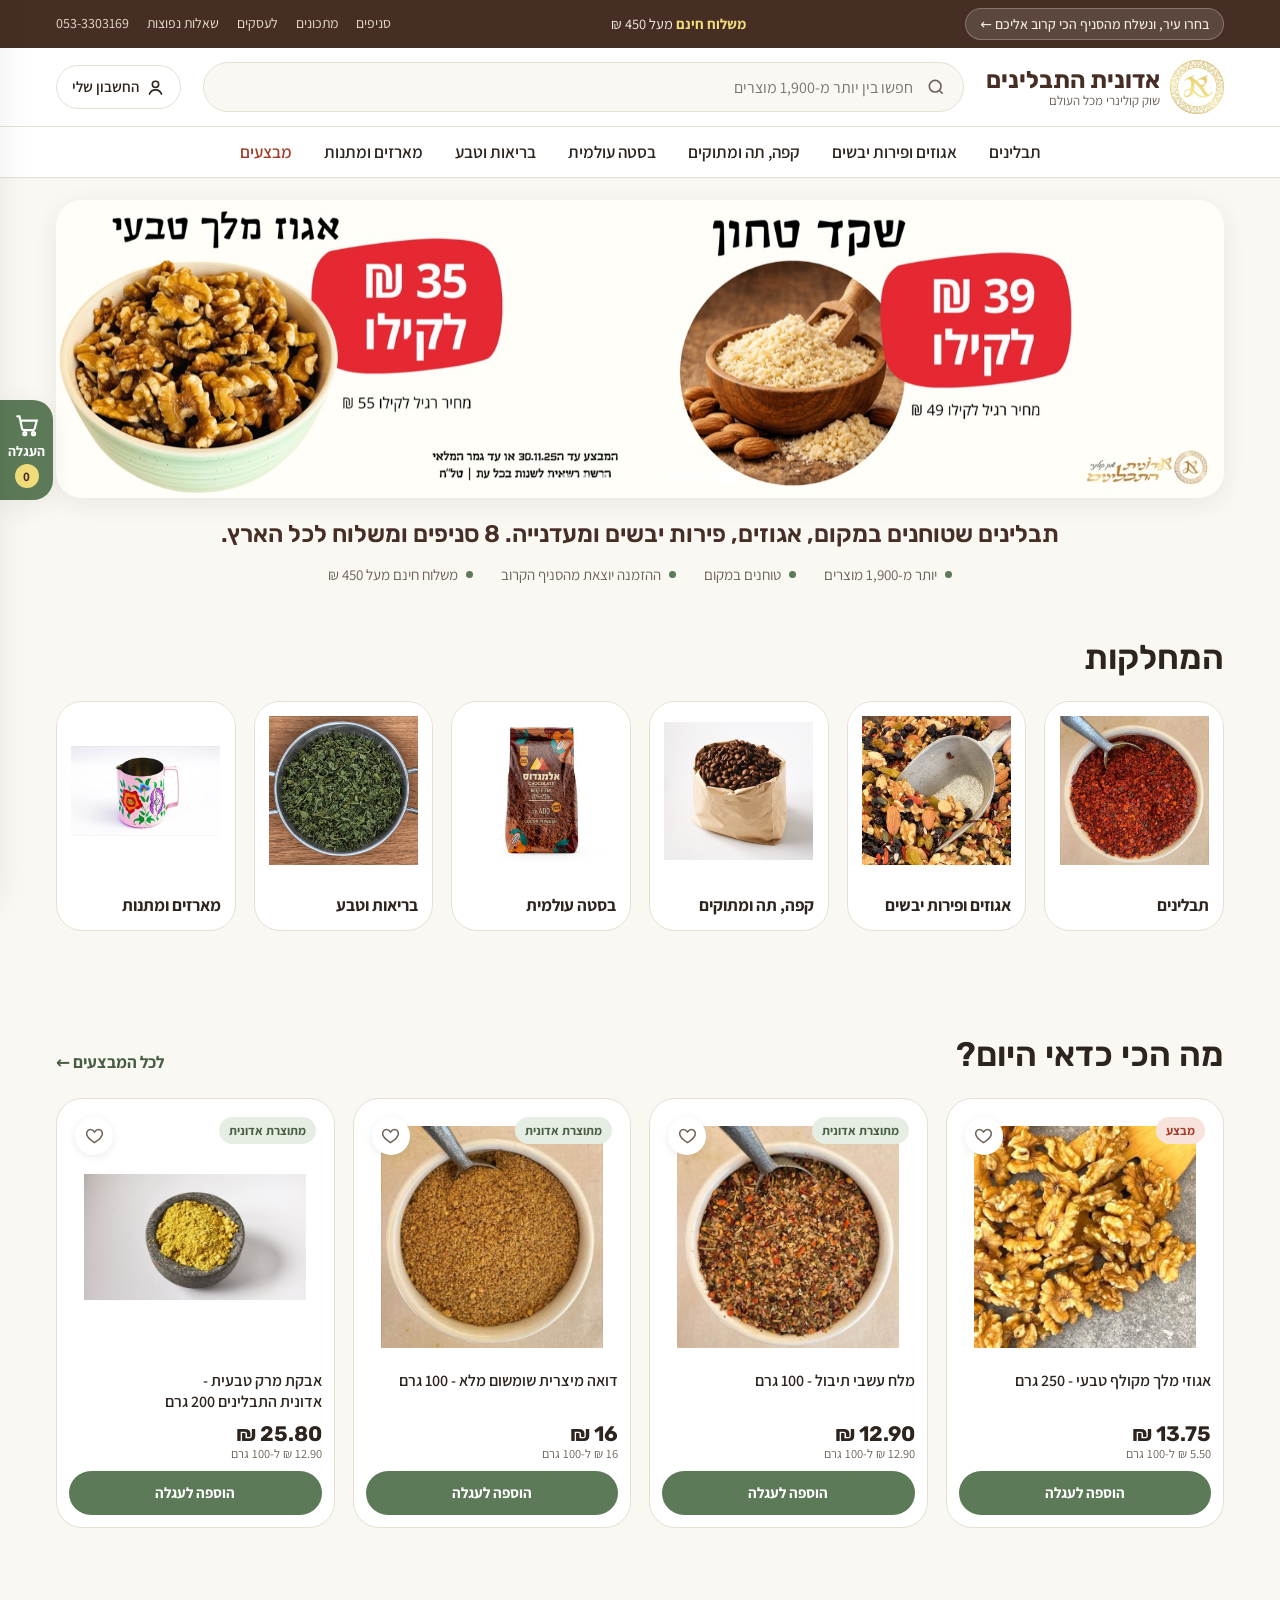
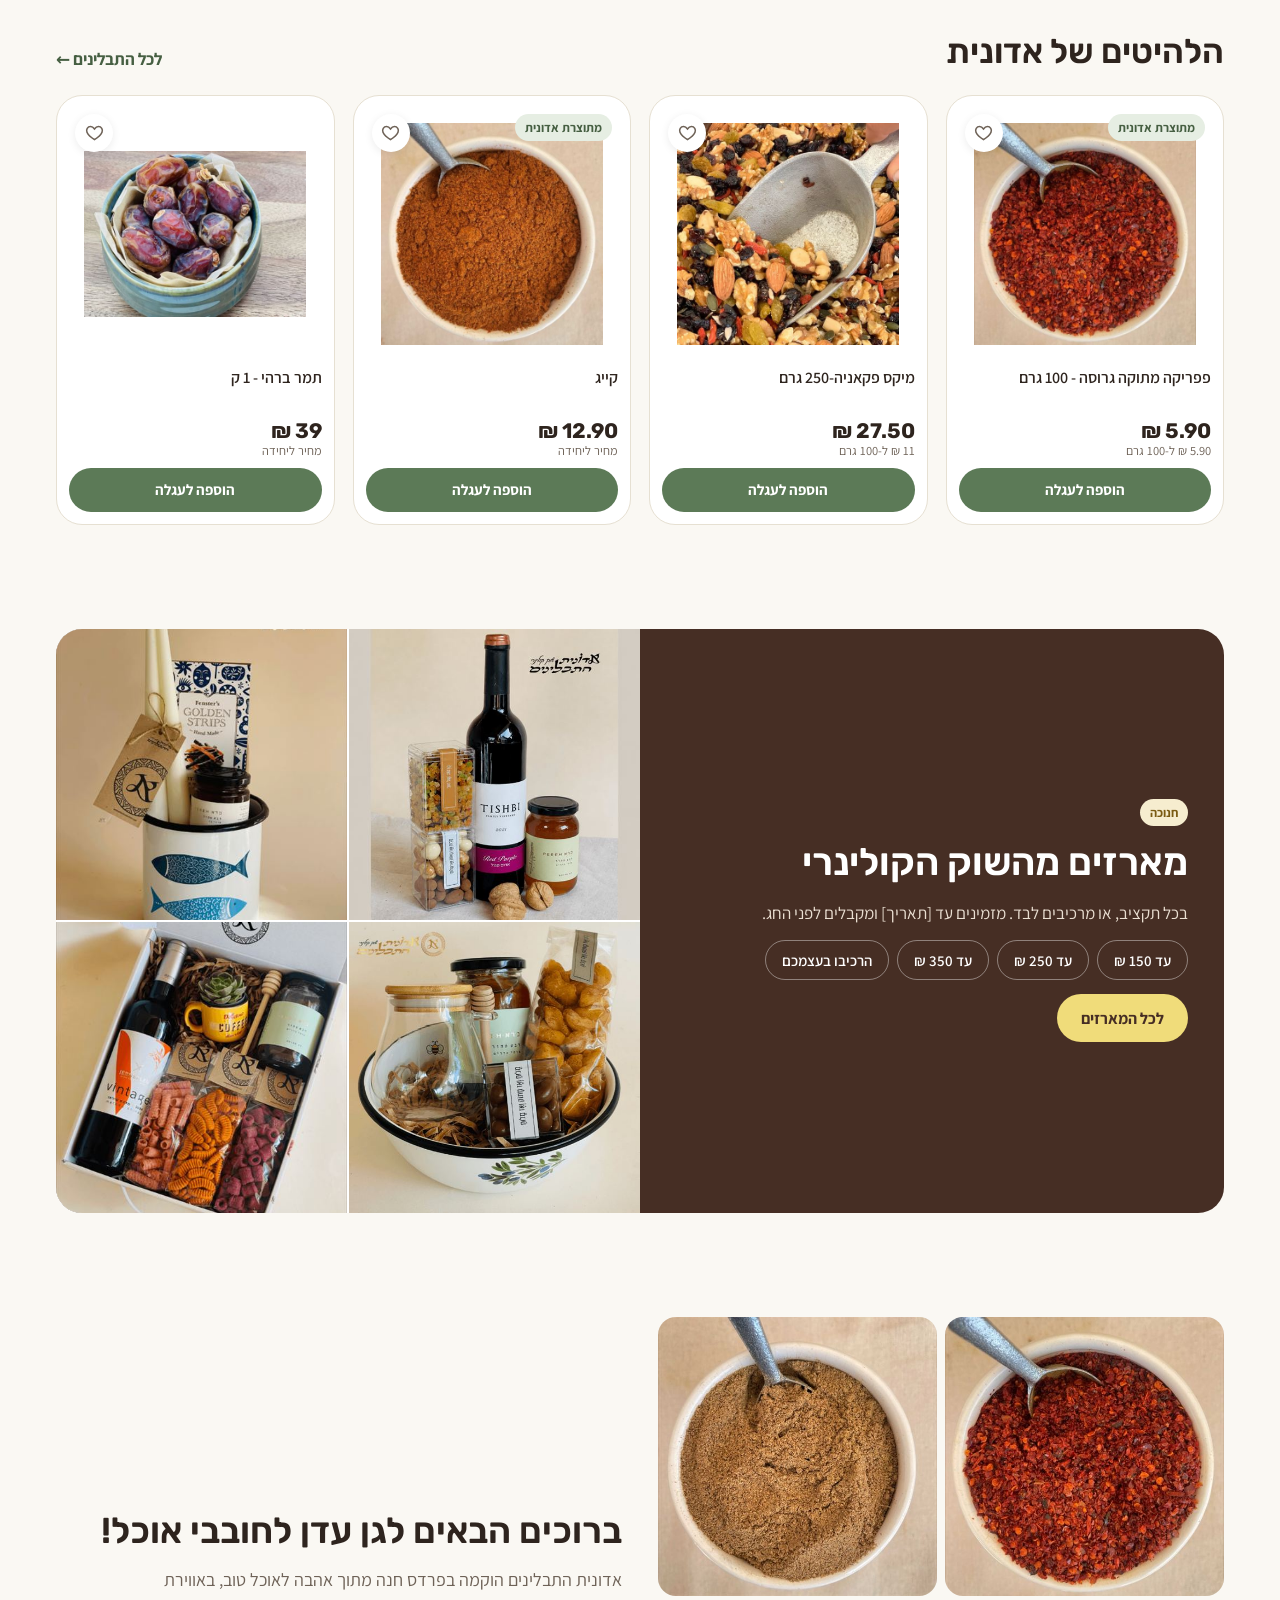
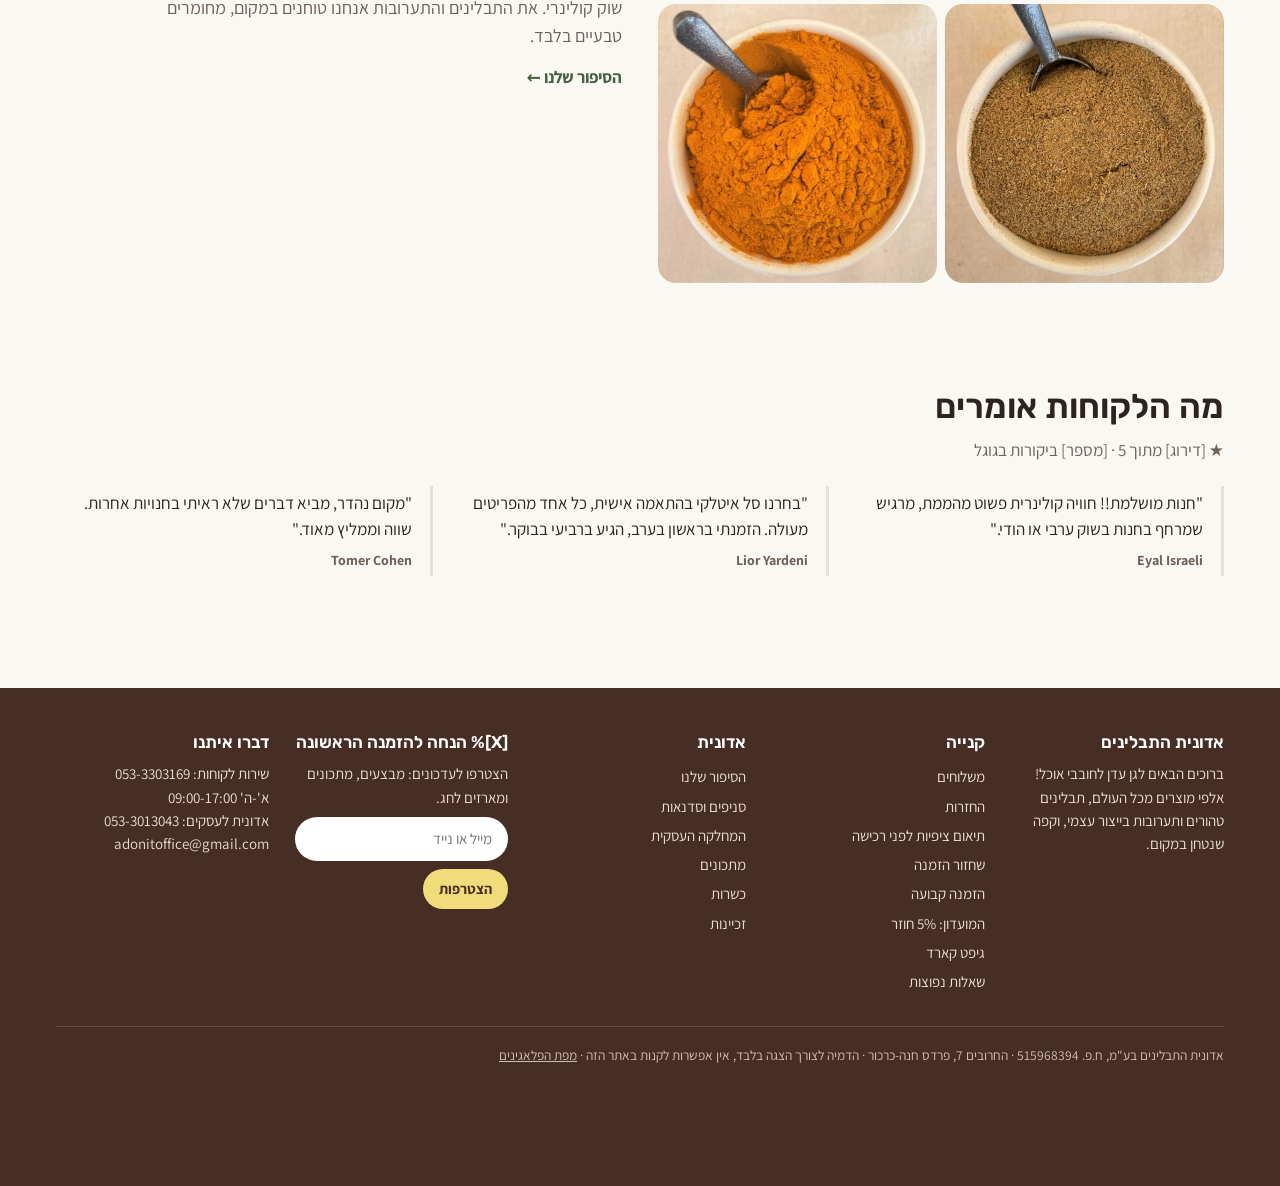
==== commit b0e29c0f: "Declutter: slim header, seven-section home page, calmer cards - Header: logo, search, account; info " ====
--- a/index.html
+++ b/index.html
@@ -10,143 +10,69 @@
 <link rel="preconnect" href="https://fonts.googleapis.com">
 <link rel="stylesheet" href="https://fonts.googleapis.com/css2?family=Rubik:wght@500;600;700&family=Assistant:wght@400;600;700&display=swap">
 <link rel="icon" href="assets/img/site/logo.png">
-<link rel="stylesheet" href="assets/css/site.css?v=10">
+<link rel="stylesheet" href="assets/css/site.css?v=13">
 </head>
 <body>
 <main>
   <div class="wrap">
-    <h1 class="home-h1">אדונית התבלינים: תבלינים ותערובות שטוחנים במקום, אגוזים, פירות יבשים ומעדנייה. 8 סניפים ומשלוח לכל הארץ.</h1>
     <div class="hero" id="hero"><img id="hero-img" src="assets/img/site/slide-1.jpg" alt=""><div class="dots" id="hero-dots"></div></div>
-    <a class="rating-bar" href="#reviews">★ [דירוג] מתוך 5 · [מספר] ביקורות בגוגל</a>
-
-    <div class="trust" aria-label="למה אדונית">
-      <div><svg viewBox="0 0 24 24" fill="none" stroke="currentColor" stroke-width="1.8" aria-hidden="true"><path d="M4 7h16v13H4zM8 7V4h8v3"/></svg><p style="margin:0"><b>יותר מ-1,900 מוצרים</b><span>מכל העולם</span></p></div>
-      <div><svg viewBox="0 0 24 24" fill="none" stroke="currentColor" stroke-width="1.8" aria-hidden="true"><circle cx="12" cy="12" r="8"/><path d="M12 8v4l3 2"/></svg><p style="margin:0"><b>טוחנים במקום</b><span>תבלינים ותערובות בייצור עצמי</span></p></div>
-      <div><svg viewBox="0 0 24 24" fill="none" stroke="currentColor" stroke-width="1.8" aria-hidden="true"><path d="M12 21s-7-6-7-11a7 7 0 0 1 14 0c0 5-7 11-7 11z"/><circle cx="12" cy="10" r="2.5"/></svg><p style="margin:0"><b>8 סניפים</b><span>ההזמנה יוצאת מהסניף הקרוב</span></p></div>
-      <div><svg viewBox="0 0 24 24" fill="none" stroke="currentColor" stroke-width="1.8" aria-hidden="true"><path d="M2 7h12v9H2zM14 10h4l4 3v3h-8z"/><circle cx="6" cy="18" r="2"/><circle cx="18" cy="18" r="2"/></svg><p style="margin:0"><b>משלוח לכל הארץ</b><span>חינם מעל 450 ₪</span></p></div>
-    </div>
+    <h1 class="home-h1">תבלינים שטוחנים במקום, אגוזים, פירות יבשים ומעדנייה. 8 סניפים ומשלוח לכל הארץ.</h1>
+    <ul class="trust-line" aria-label="למה אדונית">
+      <li>יותר מ-1,900 מוצרים</li><li>טוחנים במקום</li><li>ההזמנה יוצאת מהסניף הקרוב</li><li>משלוח חינם מעל 450 ₪</li>
+    </ul>
   </div>
 
   <section class="sec"><div class="wrap">
-    <div class="sec-head"><div class="t"><h2>קונים לפי מחלקה</h2><p>6 מחלקות ראשיות. מכל מחלקה נכנסים פנימה.</p></div></div>
+    <div class="sec-head"><div class="t"><h2>המחלקות</h2></div></div>
     <div class="grid g6" id="main-cats"></div>
   </div></section>
 
-  <section class="sec" style="background:var(--green-soft)"><div class="wrap">
-    <div class="sec-head"><div class="t"><h2>מה הכי כדאי היום?</h2><p>המבצעים של השבוע, ישר מהמדפים.</p></div><a class="btn sec sm" href="category.html?c=sale">לכל המבצעים</a></div>
+  <section class="sec"><div class="wrap">
+    <div class="sec-head"><div class="t"><h2>מה הכי כדאי היום?</h2></div><a class="more-link" href="category.html?c=sale">לכל המבצעים ←</a></div>
     <div class="grid g4" id="today"></div>
   </div></section>
 
   <section class="sec"><div class="wrap">
-    <a href="gifts.html" class="card" style="display:grid;grid-template-columns:repeat(auto-fit,minmax(min(100%,320px),1fr));overflow:hidden;text-decoration:none;background:var(--brown);color:#fff;border:0">
-      <div style="padding:34px;display:flex;flex-direction:column;gap:12px;justify-content:center">
-        <span class="tag" style="align-self:flex-start">העונה עכשיו</span>
-        <h2 style="font-size:clamp(28px,3.5vw,40px)">חנוכה בדרך. מארזים, נרות ומתוקים לחג.</h2>
-        <p style="margin:0;color:#EADFD2">מארזי חג בכל תקציב. <b style="color:var(--yellow)">מזמינים עד [תאריך] ומקבלים לפני החג.</b></p>
-        <span class="btn gold" style="align-self:flex-start">למארזי החג</span>
-      </div>
-      <div class="grid" style="grid-template-columns:1fr 1fr;gap:2px" id="season-imgs"></div>
-    </a>
-  </div></section>
-
-  <section class="sec"><div class="wrap">
-    <div class="sec-head"><div class="t"><h2>הלהיטים של אדונית</h2><p>המוצרים שהלקוחות קונים שוב ושוב.</p></div></div>
+    <div class="sec-head"><div class="t"><h2>הלהיטים של אדונית</h2></div><a class="more-link" href="category.html?m=spices">לכל התבלינים ←</a></div>
     <div class="grid g4" id="hits"></div>
   </div></section>
 
   <section class="sec"><div class="wrap">
-    <div class="card" style="display:grid;grid-template-columns:repeat(auto-fit,minmax(min(100%,340px),1fr));overflow:hidden">
-      <div id="story-imgs" class="grid" style="grid-template-columns:1fr 1fr;gap:2px;background:var(--line)"></div>
-      <div style="padding:34px;display:flex;flex-direction:column;gap:14px">
-        <span class="tag green" style="align-self:flex-start">מפרדס חנה, מאז היום הראשון</span>
-        <h2 style="font-size:clamp(28px,3vw,38px)">ברוכים הבאים לגן עדן לחובבי אוכל!</h2>
-        <p style="margin:0">אדונית התבלינים הוקמה מתוך אהבה לאוכל טוב ואיכותי, באווירת שוק קולינרי עם כל הניחוחות, הטעמים והצבעים. הספציאליטה שלנו: להגשים כל חלום ולהפוך כל מתכון לאפשרי.</p>
-        <ul style="margin:0;padding-inline-start:20px;display:flex;flex-direction:column;gap:4px">
-          <li>תבלינים טהורים בייצור עצמי, טוחנים במקום</li>
-          <li>תערובות תבלינים מחומרים טבעיים בלבד, לפי מתכון שלנו</li>
-          <li>קפה שנטחן במקום, וקלייה של פיצוחים</li>
-          <li>אריזות ששומרות על כדור הארץ</li>
-        </ul>
-        <a class="btn pri" href="about.html" style="align-self:flex-start">הסיפור שלנו</a>
+    <div class="gift-band">
+      <div class="gift-text">
+        <span class="tag">חנוכה</span>
+        <h2>מארזים מהשוק הקולינרי</h2>
+        <p>בכל תקציב, או מרכיבים לבד. מזמינים עד [תאריך] ומקבלים לפני החג.</p>
+        <div class="chips"><a class="chip light" href="gifts.html?b=150">עד 150 ₪</a><a class="chip light" href="gifts.html?b=250">עד 250 ₪</a><a class="chip light" href="gifts.html?b=350">עד 350 ₪</a><a class="chip light" href="gifts.html#build">הרכיבו בעצמכם</a></div>
+        <a class="btn gold" href="gifts.html" style="align-self:flex-start">לכל המארזים</a>
+      </div>
+      <div class="gift-imgs" id="season-imgs"></div>
+    </div>
+  </div></section>
+
+  <section class="sec"><div class="wrap">
+    <div class="story">
+      <div id="story-imgs" class="story-imgs"></div>
+      <div class="story-text">
+        <h2>ברוכים הבאים לגן עדן לחובבי אוכל!</h2>
+        <p>אדונית התבלינים הוקמה בפרדס חנה מתוך אהבה לאוכל טוב, באווירת שוק קולינרי. את התבלינים והתערובות אנחנו טוחנים במקום, מחומרים טבעיים בלבד.</p>
+        <a class="more-link" href="about.html">הסיפור שלנו ←</a>
       </div>
     </div>
   </div></section>
 
-  <section class="sec"><div class="wrap">
-    <div class="sec-head"><div class="t"><h2>בסטה עולמית</h2><p>מוצרים מהמטבחים של העולם, במחלקה אחת.</p></div></div>
-    <div class="grid g4" id="world"></div>
-  </div></section>
-
-  <section class="sec" style="padding-top:0"><div class="wrap">
-    <div class="sec-head"><div class="t"><h2>קונים לפי מה שחשוב לכם</h2></div></div>
-    <div class="chips">
-      <a class="chip" href="category.html?c=gf">ללא גלוטן</a><a class="chip" href="category.html?c=organic">אורגני</a><a class="chip" href="category.html?c=vegan">טבעוני</a>
-      <a class="chip" href="category.html?c=keto">קיטו</a><a class="chip" href="category.html?c=sugarfree">ללא סוכר</a><a class="chip" href="category.html?m=health">מוצרים כשרים</a>
-      <a class="chip" href="category.html?c=pure">מתוצרת אדונית</a>
+  <section class="sec" id="reviews"><div class="wrap">
+    <div class="sec-head"><div class="t"><h2>מה הלקוחות אומרים</h2><p>★ [דירוג] מתוך 5 · [מספר] ביקורות בגוגל</p></div></div>
+    <div class="grid g3">
+      <blockquote class="quote"><p>"חנות מושלמת!! חוויה קולינרית פשוט מהממת, מרגיש שמרחף בחנות בשוק ערבי או הודי."</p><b>Eyal Israeli</b></blockquote>
+      <blockquote class="quote"><p>"בחרנו סל איטלקי בהתאמה אישית, כל אחד מהפריטים מעולה. הזמנתי בראשון בערב, הגיע ברביעי בבוקר."</p><b>Lior Yardeni</b></blockquote>
+      <blockquote class="quote"><p>"מקום נהדר, מביא דברים שלא ראיתי בחנויות אחרות. שווה וממליץ מאוד."</p><b>Tomer Cohen</b></blockquote>
     </div>
   </div></section>
-
-  <section class="sec" style="background:var(--gold-soft)"><div class="wrap">
-    <div class="sec-head"><div class="t"><h2>מתנות מאדונית</h2><p>לפי תקציב, לפי אירוע ולפי מי שמקבל.</p></div><a class="btn sec sm" href="gifts.html">לכל המארזים</a></div>
-    <div class="grid g4">
-      <a class="card" href="gifts.html?b=150" style="padding:22px;text-decoration:none"><span class="muted">מארזים</span><h3 style="font-size:30px">עד 150 ₪</h3></a>
-      <a class="card" href="gifts.html?b=250" style="padding:22px;text-decoration:none"><span class="muted">מארזים</span><h3 style="font-size:30px">עד 250 ₪</h3></a>
-      <a class="card" href="gifts.html?b=350" style="padding:22px;text-decoration:none"><span class="muted">מארזים</span><h3 style="font-size:30px">עד 350 ₪</h3></a>
-      <a class="card" href="gifts.html#build" style="padding:22px;text-decoration:none;background:var(--green);color:#fff;border:0"><span>חדש</span><h3 style="font-size:28px">הרכיבו בעצמכם</h3></a>
-    </div>
-    <div class="chips" style="margin-top:16px">
-      <a class="chip" href="gifts.html?o=birthday">ליום הולדת</a><a class="chip" href="gifts.html?o=baby">ליולדת</a><a class="chip" href="gifts.html?o=holiday">לחג</a><a class="chip" href="gifts.html?o=thanks">תודה</a>
-      <a class="chip" href="gifts.html?p=chef">לשף בבית</a><a class="chip" href="gifts.html?p=coffee">לאוהבי קפה</a><a class="chip" href="gifts.html?p=sweet">לאוהבי מתוקים</a><a class="chip" href="business.html">מתנות לחברות</a>
-    </div>
-  </div></section>
-
-  <section class="sec"><div class="wrap">
-    <a href="business.html" class="card" style="display:block;overflow:hidden;text-decoration:none">
-      <img src="assets/img/site/slide-10.jpg" alt="אדונית עסקים: אספקה שוטפת של פינוקי בריאות למשרד">
-    </a>
-    <div class="sec-head" style="margin-top:20px"><div class="t"><h2>מסעדות שף שקונות מאיתנו תבלינים</h2><p>שורת לוגואים של לקוחות עסקיים. צריך לקבל מאדונית את הרשימה והלוגואים.</p></div></div>
-    <div class="grid g6"><div class="ph" style="height:90px">[לוגו מסעדה]</div><div class="ph" style="height:90px">[לוגו מסעדה]</div><div class="ph" style="height:90px">[לוגו מסעדה]</div><div class="ph" style="height:90px">[לוגו מסעדה]</div><div class="ph" style="height:90px">[לוגו מסעדה]</div><div class="ph" style="height:90px">[לוגו מסעדה]</div></div>
-  </div></section>
-
-  <section class="sec" style="background:var(--brown);color:#fff"><div class="wrap" style="display:grid;grid-template-columns:repeat(auto-fit,minmax(min(100%,340px),1fr));gap:26px;align-items:center">
-    <div style="display:flex;flex-direction:column;gap:12px">
-      <span class="tag" style="align-self:flex-start">המועדון של אדונית</span>
-      <h2 style="font-size:clamp(28px,3vw,38px)">5% מכל קנייה בתפזורת חוזרים אליכם</h2>
-      <p style="margin:0;color:#EADFD2">צוברים בארנק הדיגיטלי על תבלינים, אגוזים, פירות יבשים וקטניות בתפזורת. מממשים באתר ובכל 8 הסניפים, כי המועדון מחובר לקופות.</p>
-      <div style="display:flex;gap:10px;flex-wrap:wrap"><a class="btn gold" href="account.html#wallet">להצטרפות למועדון</a><a class="btn sec" href="account.html#giftcard">גיפט קארד</a></div>
-    </div>
-    <div class="card" style="padding:22px;color:var(--ink);display:flex;flex-direction:column;gap:10px">
-      <b>איך זה עובד</b>
-      <ol style="margin:0;padding-inline-start:20px;display:flex;flex-direction:column;gap:4px">
-        <li>קונים מוצרים בתפזורת באתר או בסניף</li>
-        <li>5% מהסכום נכנסים לארנק</li>
-        <li>משלמים עם היתרה בקנייה הבאה, באתר או בקופה</li>
-      </ol>
-    </div>
-  </div></section>
-
-  <section class="sec"><div class="wrap">
-    <div class="sec-head"><div class="t"><h2>מה מבשלים היום?</h2><p>מתכונים שפותרים בעיה, עם כל המצרכים מהחנות.</p></div><a class="btn sec sm" href="recipes.html">לכל המתכונים</a></div>
-    <div class="grid g3" id="recipes"></div>
-  </div></section>
-
-  <section class="sec" id="reviews" style="background:var(--soft)"><div class="wrap">
-    <div class="sec-head"><div class="t"><h2>מה הלקוחות אומרים</h2><p>ביקורות מגוגל</p></div></div>
-    <div class="grid g3">
-      <blockquote class="card" style="margin:0;padding:22px"><div style="color:var(--gold)" aria-label="5 כוכבים">★★★★★</div><p>"חנות מושלמת!! חוויה קולינרית פשוט מהממת, מרגיש שמרחף בחנות בשוק ערבי או הודי. מוזיקה טובה, ריחות מהפנטים, מגוון מעלף."</p><b>Eyal Israeli</b></blockquote>
-      <blockquote class="card" style="margin:0;padding:22px"><div style="color:var(--gold)" aria-label="5 כוכבים">★★★★★</div><p>"בחרנו סל איטלקי בהתאמה אישית, כל אחד מהפריטים מעולה. הזמנתי בראשון בערב, הגיע ברביעי בבוקר. מושלם."</p><b>Lior Yardeni</b></blockquote>
-      <blockquote class="card" style="margin:0;padding:22px"><div style="color:var(--gold)" aria-label="5 כוכבים">★★★★★</div><p>"מקום נהדר, מביא דברים שלא ראיתי בחנויות אחרות. שווה וממליץ מאוד."</p><b>Tomer Cohen</b></blockquote>
-    </div>
-  </div></section>
-
-  <section class="sec"><div class="wrap">
-    <div class="sec-head"><div class="t"><h2>8 סניפים, וגם סדנאות</h2><p>בואו להריח, לטעום וללמוד.</p></div><a class="btn sec sm" href="branches.html">לסניפים ולסדנאות</a></div>
-    <div class="chips" id="branch-chips"></div>
-  </div></section>
 </main>
-<script src="assets/js/data.js?v=10"></script>
-<script src="assets/js/branches.js?v=10"></script>
-<script src="assets/js/app.js?v=10"></script>
+<script src="assets/js/data.js?v=13"></script>
+<script src="assets/js/branches.js?v=13"></script>
+<script src="assets/js/app.js?v=13"></script>
 <script>
 window.pageInit = function () {
   addJsonLd({ '@context': 'https://schema.org', '@graph': [
@@ -169,24 +95,20 @@
 
   document.getElementById('main-cats').innerHTML = MENU.map(m => {
     const keys = m.groups.flatMap(g => g[1]);
-    const ims = productsIn(keys).slice(0, 4).map(p => `<img src="${p.img}" alt="" loading="lazy">`).join('');
+    const ims = productsIn(keys).slice(0, 1).map(p => `<img src="${p.img}" alt="" loading="lazy">`).join('');
     return `<a class="cat-tile" href="${m.href || 'category.html?m=' + m.id}"><div class="im">${ims}</div><span>${esc(m.name)}</span></a>`;
   }).join('');
   // one product per kind, so a row never shows four variants of the same item
   const diverse = (list, n) => { const seen = new Set(), out = []; for (const p of list) { const k = p.name.split(/[\s-]/)[0]; if (!seen.has(k)) { seen.add(k); out.push(p); } if (out.length === n) break; } return out; };
-  document.getElementById('today').innerHTML = diverse(productsIn(['sale']).filter(p => p.price < 80 && !p.cats.includes('herbs') && !p.cats.includes('cosmetics')), 4).map(p => productCard(p)).join('');
-  const hits = ['pure', 'nuts', 'blends', 'dried', 'coffee', 'halva', 'roasted', 'cocoa'].map(k => productsIn([k]).find(p => !p.cats.includes('sale'))).filter(Boolean);
+  const food = p => p.cats.some(c => ['nuts', 'dried', 'pure', 'blends', 'honey', 'coffee', 'cocoa', 'halva', 'roasted', 'oils', 'baking', 'legumes', 'chocolate', 'whole', 'tea'].includes(c));
+  const deals = diverse(productsIn(['sale']).filter(p => p.price < 80 && food(p)).concat(productsIn(['roasted', 'dried', 'blends'])), 4);
+  document.getElementById('today').innerHTML = deals.map(p => productCard(p)).join('');
+  const used = new Set(deals.map(p => p.name.split(/[\s-]/)[0]));
+  const hits = ['pure', 'nuts', 'blends', 'dried'].map(k => productsIn([k]).find(p => !p.cats.includes('sale') && !used.has(p.name.split(/[\s-]/)[0]) && used.add(p.name.split(/[\s-]/)[0]))).filter(Boolean);
   document.getElementById('hits').innerHTML = hits.map(p => productCard(p)).join('');
-  document.getElementById('story-imgs').innerHTML = diverse(productsIn(['pure', 'blends', 'whole']), 4).map(p => `<img src="${p.img}" alt="" loading="lazy" style="width:100%;aspect-ratio:1/1;object-fit:cover">`).join('');
-  document.getElementById('season-imgs').innerHTML = productsIn(['boxes']).slice(0, 4).map(p => `<img src="${p.img}" alt="" style="width:100%;height:100%;object-fit:cover;aspect-ratio:1/1;background:#fff">`).join('');
-  document.getElementById('world').innerHTML = [['indian', 'הודו'], ['italy', 'איטליה'], ['asian', 'אסיה'], ['mexico', 'מקסיקו']].map(([k, n]) => {
-    const ims = productsIn([k]).slice(0, 4).map(p => `<img src="${p.img}" alt="" loading="lazy">`).join('');
-    return `<a class="cat-tile" href="category.html?c=${k}"><div class="im">${ims}</div><span>${n}</span></a>`;
-  }).join('');
-  document.getElementById('recipes').innerHTML = RECIPES.slice(0, 3).map(recipeCard).join('');
-  document.getElementById('branch-chips').innerHTML = ['פרדס חנה', 'רעננה', 'M הדרך', 'כפר יונה', 'ראש העין', 'עפולה', 'קריית אונו', 'תל אביב'].map(b => `<a class="chip" href="branches.html">${b}</a>`).join('');
+  document.getElementById('story-imgs').innerHTML = diverse(productsIn(['pure', 'blends', 'whole']), 4).map(p => `<img src="${p.img}" alt="" loading="lazy">`).join('');
+  document.getElementById('season-imgs').innerHTML = productsIn(['boxes']).slice(0, 4).map(p => `<img src="${p.img}" alt="" loading="lazy">`).join('');
 };
 </script>
-<script src="assets/js/recipes.js?v=10"></script>
 </body>
 </html>
--- a/assets/css/site.css
+++ b/assets/css/site.css
@@ -93,7 +93,7 @@
 .nav-extra a:hover{background:var(--soft);color:var(--ink)}
 
 /* generic */
-section.sec{padding-block:44px}
+section.sec{padding-block:52px}
 .sec-head{display:flex;flex-wrap:wrap;align-items:end;justify-content:space-between;gap:10px 20px;margin-bottom:22px}
 .sec-head h2{font-size:clamp(26px,3vw,34px)}
 .sec-head p{margin:4px 0 0;color:var(--muted)}
@@ -189,6 +189,7 @@
 .toast.on{opacity:1}
 
 /* whatsapp (Ras el Hanout) */
+.wa-fab[hidden]{display:none}
 .wa-fab{position:fixed;right:calc(18px + env(safe-area-inset-right,0px));bottom:calc(18px + env(safe-area-inset-bottom,0px));z-index:50;display:flex;flex-direction:column;align-items:flex-end;gap:6px}
 .wa-fab a{display:flex;align-items:center;gap:10px;background:#25D366;color:#073B1E;text-decoration:none;font-weight:700;padding:10px 16px 10px 12px;border-radius:var(--pill);box-shadow:var(--shadow)}
 .wa-fab a svg{width:26px;height:26px}
@@ -247,7 +248,7 @@
 .upsell img{width:44px;height:44px;object-fit:contain;background:#fff;border-radius:8px}
 .pay-row{text-align:center;font-size:12.5px;color:var(--muted)}
 .site-foot .news input{width:100%;min-height:44px;border-radius:999px;border:0;padding:0 16px;font:400 15px var(--body)}
-.hbtn.cart-h{background:var(--green);color:#fff;border-color:var(--green)}
+.hbtn.cart-h{display:none}
 .hbtn.cart-h .count{background:var(--yellow);color:var(--brown)}
 .presets{display:grid;grid-template-columns:repeat(4,minmax(0,1fr));gap:8px}
 .sticky-buy{display:none}
@@ -267,8 +268,38 @@
 .how label{display:flex;gap:8px;align-items:center;cursor:pointer}
 .how input{accent-color:var(--green);width:18px;height:18px}
 .linkbtn{border:0;background:none;color:var(--green-dk);text-decoration:underline;cursor:pointer;font:inherit;padding:0}
+/* calm layout (declutter pass) */
+.ship-bar .wrap{justify-content:space-between}
+.util{display:flex;gap:18px}
+.util a{color:#EADFD2;text-decoration:none;font-size:14px}
+.util a:hover{color:#fff;text-decoration:underline}
+.hbtn .lbl{font-size:15px}
+.mainnav>.wrap{justify-content:center}
+.trust-line{list-style:none;margin:14px 0 0;padding:0;display:flex;flex-wrap:wrap;justify-content:center;gap:6px 28px;color:var(--muted);font-size:15px}
+.trust-line li{display:flex;align-items:center;gap:8px}
+.trust-line li::before{content:"";width:7px;height:7px;border-radius:50%;background:var(--green)}
+.more-link{color:var(--green-dk);font-weight:700;text-decoration:none;white-space:nowrap}
+.more-link:hover{text-decoration:underline}
+.gift-band{background:var(--brown);color:#fff;border-radius:var(--r-lg);overflow:hidden;display:grid;grid-template-columns:repeat(auto-fit,minmax(min(100%,340px),1fr))}
+.gift-text{padding:36px;display:flex;flex-direction:column;gap:14px;justify-content:center}
+.gift-text h2{font-size:clamp(28px,3vw,38px)}
+.gift-text p{margin:0;color:#EADFD2}
+.gift-text .tag{align-self:flex-start}
+.gift-imgs{display:grid;grid-template-columns:1fr 1fr;gap:2px;background:#fff}
+.gift-imgs img{width:100%;aspect-ratio:1/1;object-fit:cover}
+.chip.light{background:transparent;color:#fff;border-color:rgba(255,255,255,.4)}
+.chip.light:hover{background:rgba(255,255,255,.12)}
+.story{display:grid;grid-template-columns:repeat(auto-fit,minmax(min(100%,340px),1fr));gap:36px;align-items:center}
+.story-imgs{display:grid;grid-template-columns:1fr 1fr;gap:8px}
+.story-imgs img{width:100%;aspect-ratio:1/1;object-fit:cover;border-radius:18px}
+.story-text{display:flex;flex-direction:column;gap:14px}
+.story-text h2{font-size:clamp(26px,3vw,36px)}
+.story-text p{margin:0;font-size:18px;color:var(--muted);max-width:52ch}
+.quote{margin:0;padding:4px 18px;border-inline-start:3px solid var(--line);display:flex;flex-direction:column;gap:8px}
+.quote p{margin:0;font-size:17px}
+.quote b{font-size:14px;color:var(--muted)}
 .rating-bar{display:block;text-align:center;margin-top:10px;font-weight:600;color:var(--brown);text-decoration:none;font-size:15px}
-.home-h1{font-size:clamp(20px,2.4vw,26px);margin:18px 0 0;color:var(--brown);font-weight:600}
+.home-h1{font-size:clamp(19px,2.2vw,24px);margin:22px 0 0;color:var(--brown);font-weight:600;text-align:center}
 .spec{display:grid;grid-template-columns:repeat(2,minmax(0,1fr));gap:8px 18px;font-size:15px;margin:0}
 .spec dt{color:var(--muted);font-size:13.5px}.spec dd{margin:0 0 6px;font-weight:600}
 @media(max-width:760px){
@@ -284,6 +315,9 @@
   body{font-size:16px}
   .ship-bar .more{display:none}
   .route-chip{font-size:13px;padding:3px 12px}
+  .hbtn .lbl{display:none}
+  .gift-text{padding:24px}
+  .trust-line{justify-content:flex-start;gap:4px 16px;font-size:14px}
   .ship-bar .wrap{padding-block:6px}
   .head-row{display:grid;grid-template-columns:1fr auto;gap:10px;padding-block:10px}
   .logo img{width:42px;height:42px}
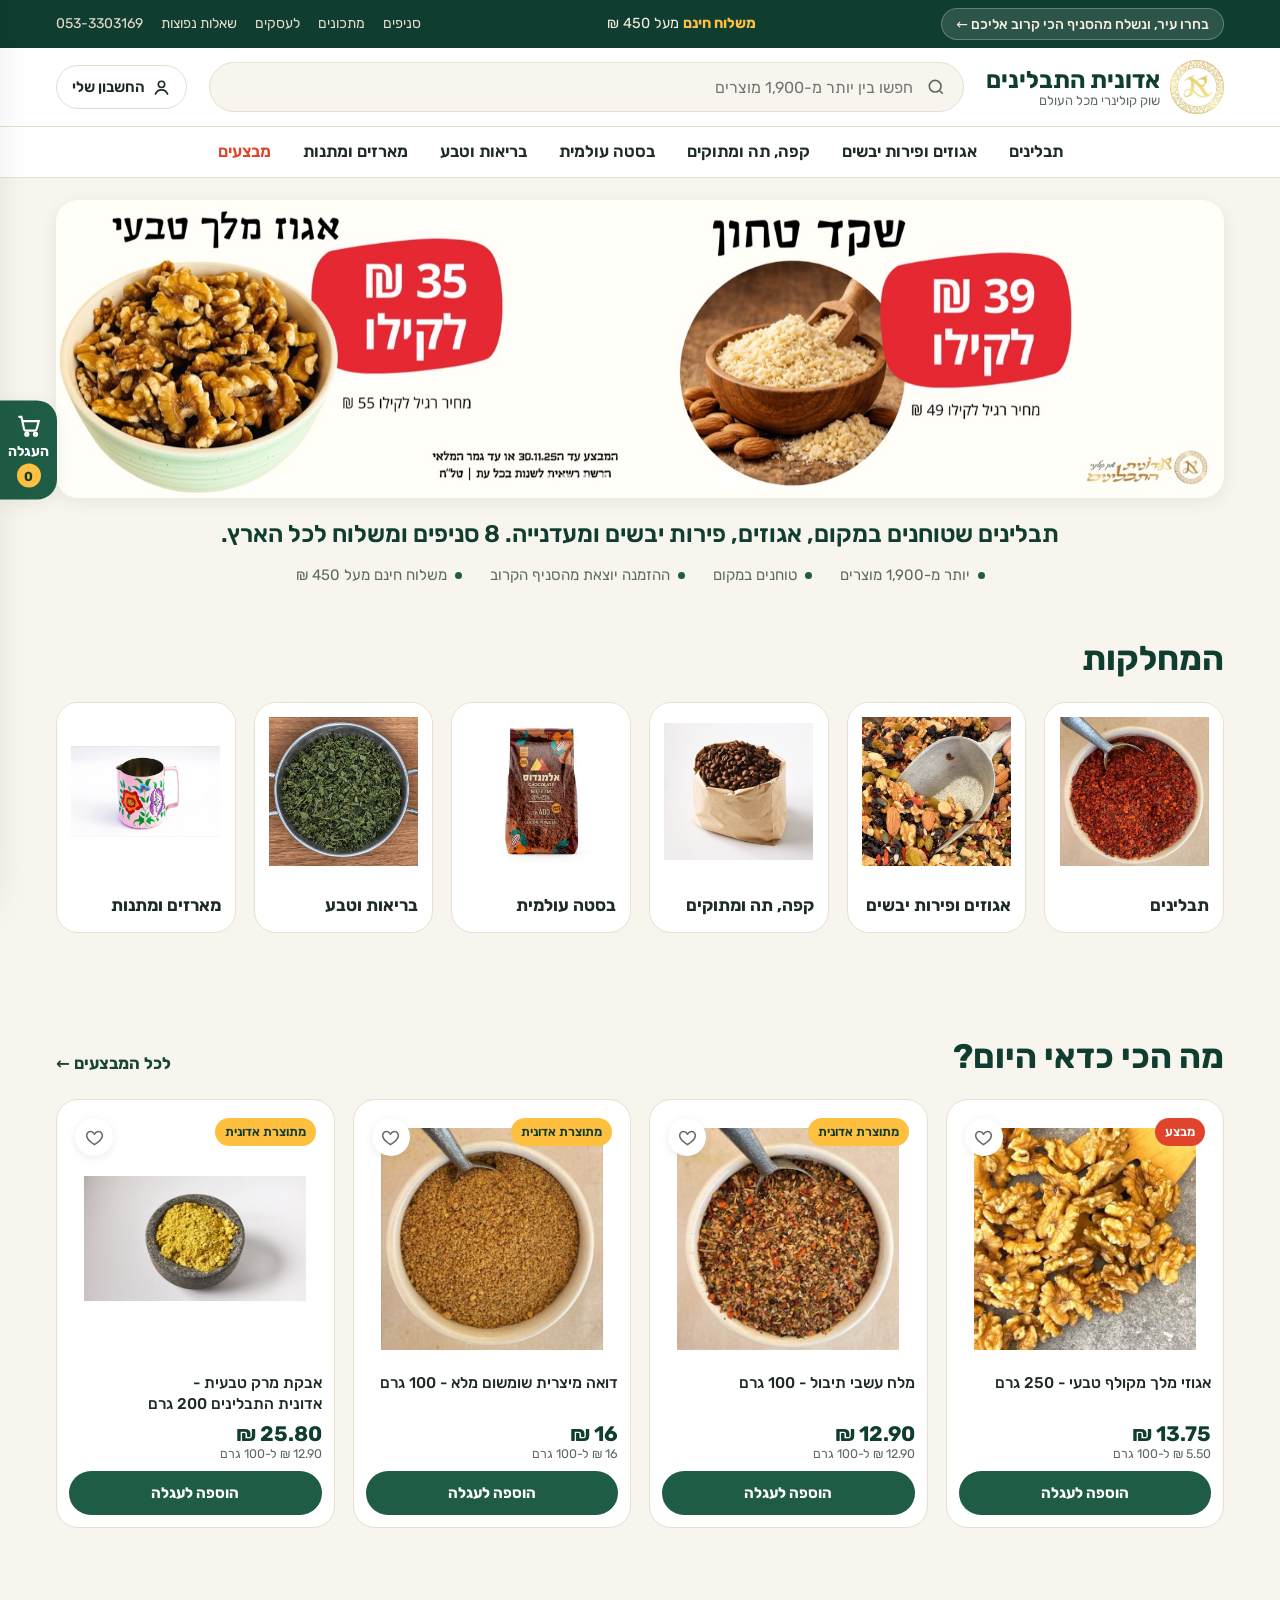
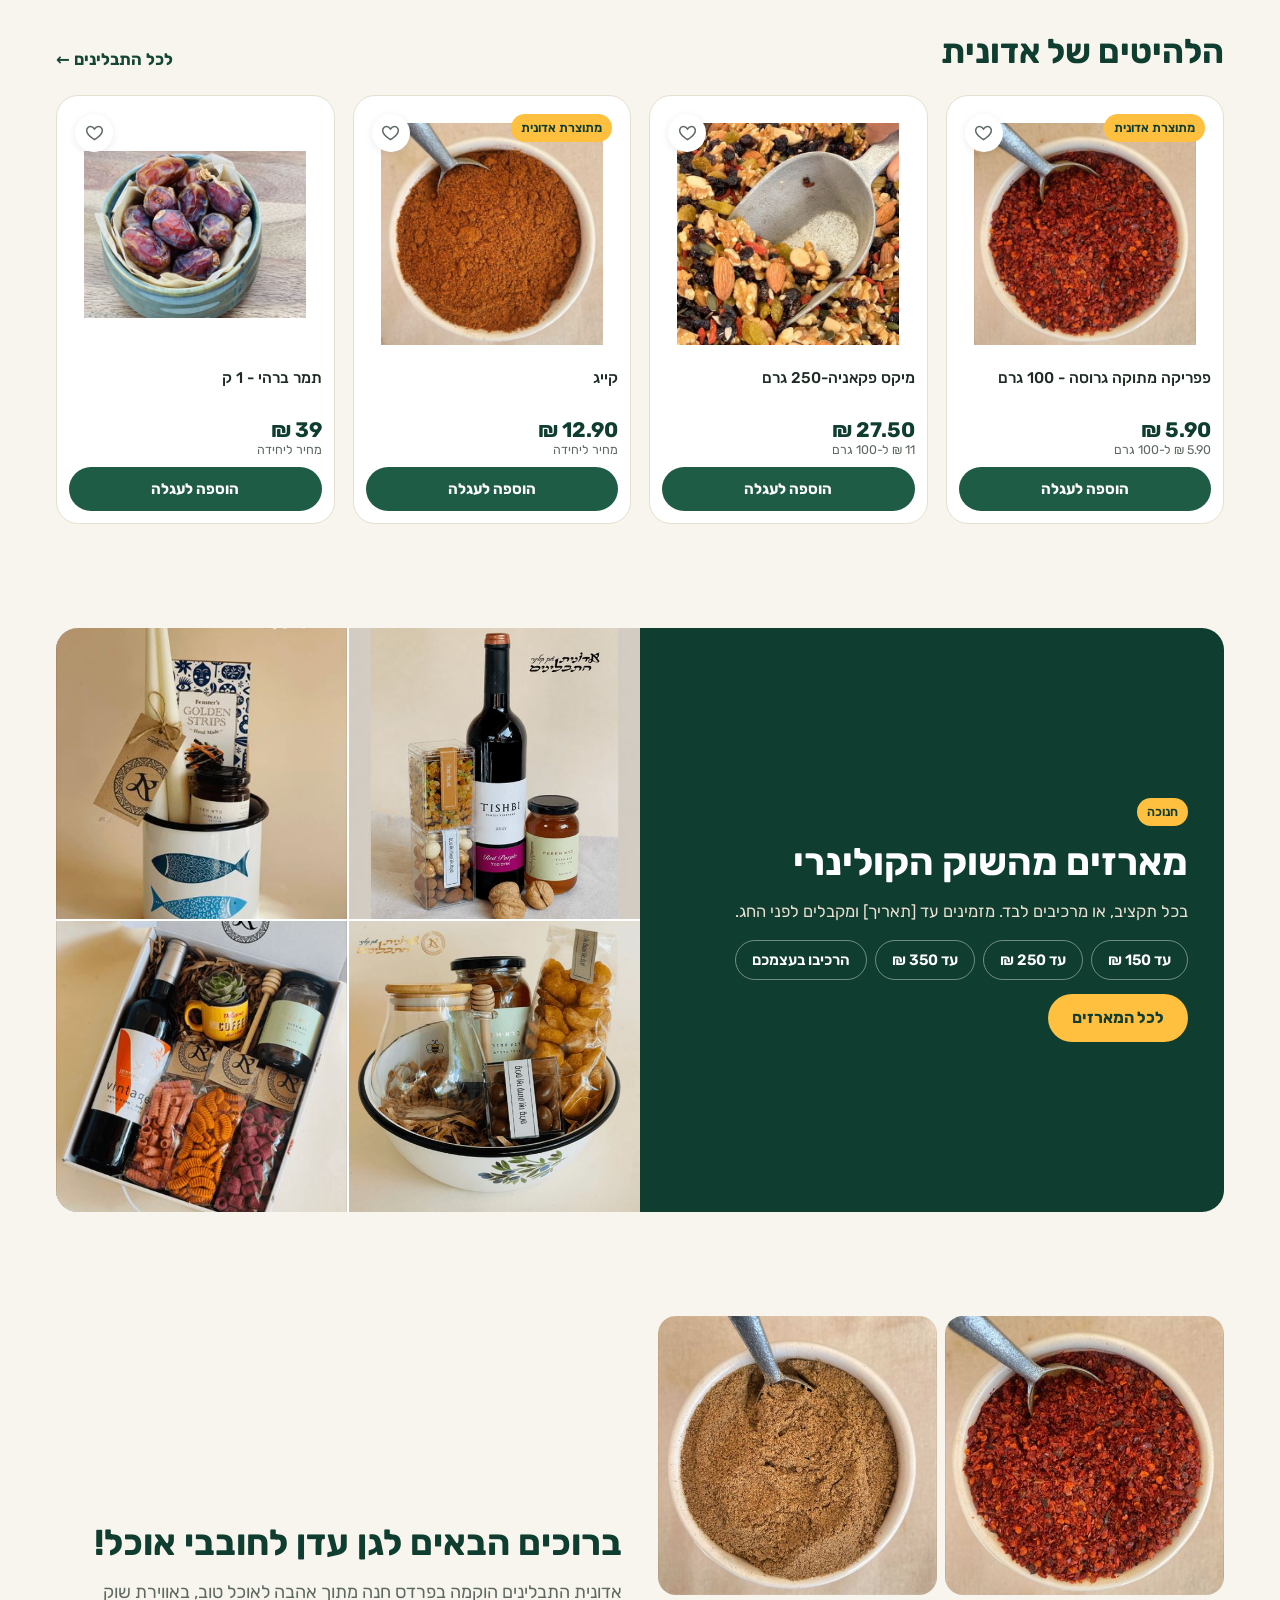
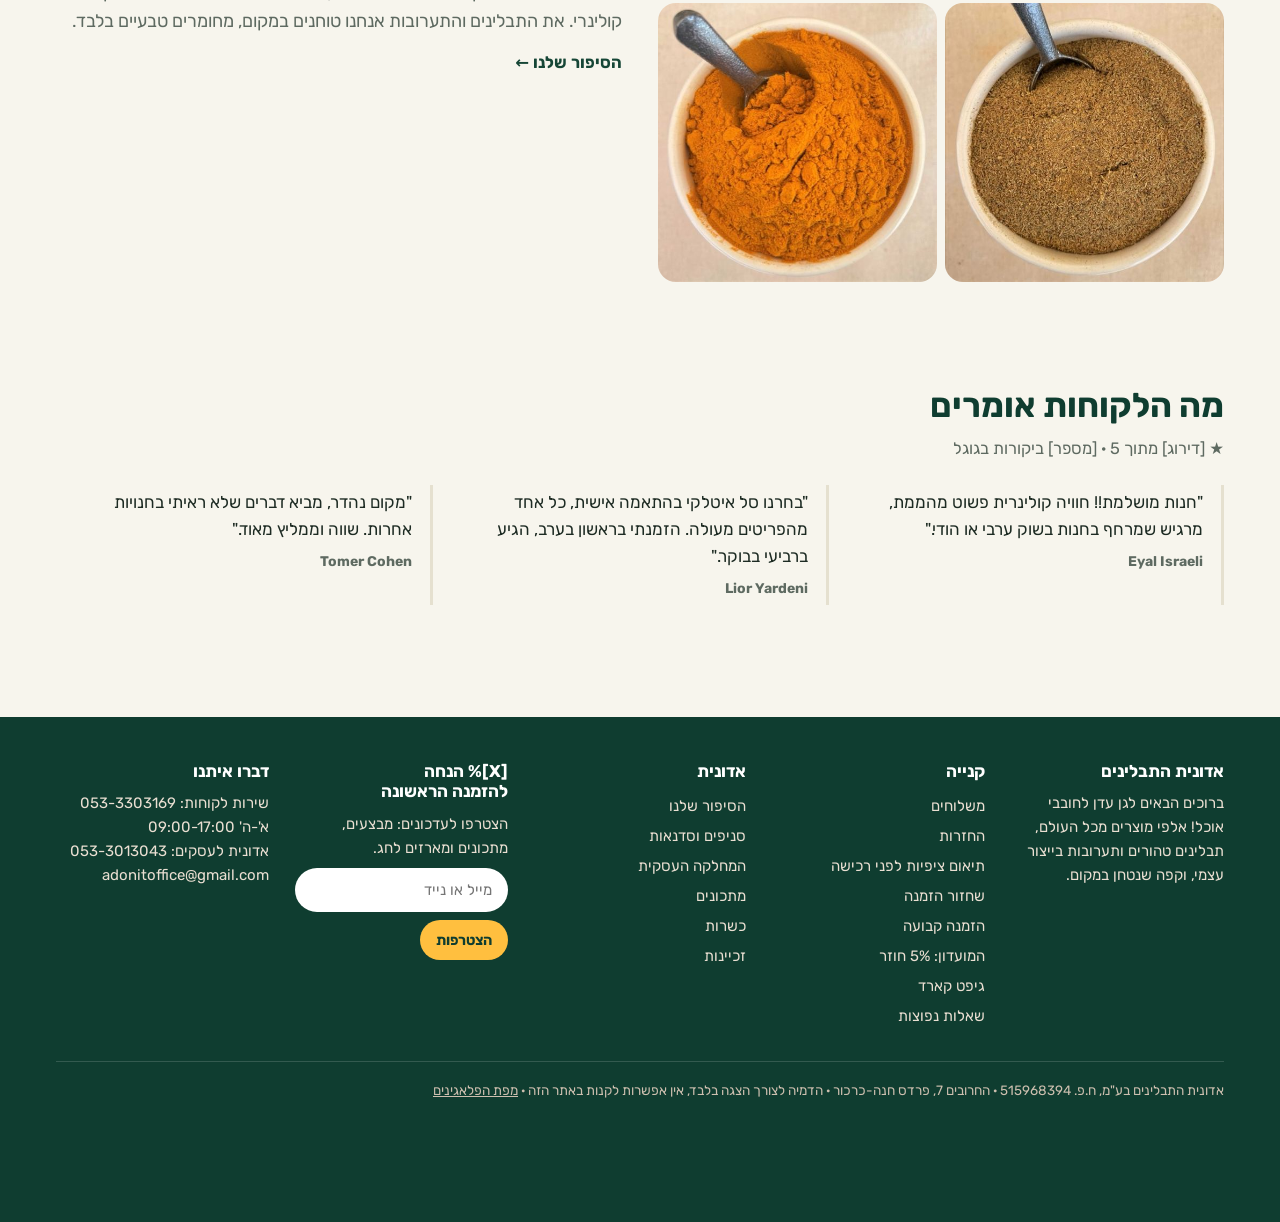
==== commit 4b37a0b4: "Clean market palette and one font, close to Carmella Cream ground, white cards, deep herb green for " ====
--- a/index.html
+++ b/index.html
@@ -8,9 +8,9 @@
 <meta name="description" content="אדונית התבלינים: רשת שוק קולינרי מפרדס חנה. תבלינים ותערובות שטוחנים במקום, אגוזים, פירות יבשים, קפה ומעדנייה. 8 סניפים ומשלוח לכל הארץ.">
 <link rel="canonical" href="https://www.adonithatavlinim.co.il/">
 <link rel="preconnect" href="https://fonts.googleapis.com">
-<link rel="stylesheet" href="https://fonts.googleapis.com/css2?family=Rubik:wght@500;600;700&family=Assistant:wght@400;600;700&display=swap">
+<link rel="stylesheet" href="https://fonts.googleapis.com/css2?family=Rubik:wght@400;500;600;700;800&display=swap">
 <link rel="icon" href="assets/img/site/logo.png">
-<link rel="stylesheet" href="assets/css/site.css?v=13">
+<link rel="stylesheet" href="assets/css/site.css?v=15">
 </head>
 <body>
 <main>
@@ -70,9 +70,9 @@
     </div>
   </div></section>
 </main>
-<script src="assets/js/data.js?v=13"></script>
-<script src="assets/js/branches.js?v=13"></script>
-<script src="assets/js/app.js?v=13"></script>
+<script src="assets/js/data.js?v=15"></script>
+<script src="assets/js/branches.js?v=15"></script>
+<script src="assets/js/app.js?v=15"></script>
 <script>
 window.pageInit = function () {
   addJsonLd({ '@context': 'https://schema.org', '@graph': [
--- a/assets/css/site.css
+++ b/assets/css/site.css
@@ -1,24 +1,25 @@
 /* Adonit WooCommerce demo – shared styles.
-   Rounded, soft look (store request, inspired by Carmella). Brand colours from the current site:
-   green #5C7A57, brown #462E24, logo gold, soft yellow. */
+   Clean market look, close to Carmella (the store's favourite): warm cream ground, white cards,
+   one deep herb green for brand and actions, turmeric yellow and paprika red as spice accents.
+   One clear font family (Rubik). The live site can swap in a licensed Hebrew font such as Simpler. */
 :root{
-  --bg:#FAF8F3; --card:#FFFFFF; --soft:#F2EFE6; --line:#E6E0D2;
-  --ink:#2E241E; --muted:#6E6257; --brown:#462E24;
-  --green:#5C7A57; --green-dk:#465F42; --green-soft:#E6EEE3;
-  --gold:#B8913A; --gold-soft:#F6EDCF; --yellow:#F0DC7A;
-  --red:#A63D2A; --red-soft:#F7E2DC;
+  --bg:#F7F5ED; --card:#FFFFFF; --soft:#EFEBDD; --line:#E5E0CF;
+  --ink:#1D2B23; --muted:#5E6A61; --brown:#0F3D30;
+  --green:#1F5C45; --green-dk:#164636; --green-soft:#E2EDE5;
+  --gold:#B8862A; --gold-soft:#FDF0CC; --yellow:#FFBF3F;
+  --red:#E0442C; --red-soft:#FCE4DF;
   --plug:#3D4F8F; --plug-soft:#E7EBF8;
-  --r-lg:26px; --r:18px; --r-sm:12px; --pill:999px;
-  --shadow:0 6px 24px rgba(70,46,36,.08);
-  --head:'Rubik','Assistant',system-ui,sans-serif;
-  --body:'Assistant','Rubik',system-ui,-apple-system,'Segoe UI',Arial,sans-serif;
+  --r-lg:22px; --r:16px; --r-sm:12px; --pill:999px;
+  --shadow:0 4px 18px rgba(15,61,48,.07);
+  --head:'Rubik',system-ui,sans-serif;
+  --body:'Rubik',system-ui,-apple-system,'Segoe UI',Arial,sans-serif;
 }
 *{box-sizing:border-box}
 html{scroll-behavior:smooth}
-body{margin:0;background:var(--bg);color:var(--ink);font:400 17px/1.55 var(--body);direction:rtl}
+body{margin:0;background:var(--bg);color:var(--ink);font:400 16.5px/1.6 var(--body);direction:rtl}
 img{max-width:100%;display:block}
 a{color:inherit}
-h1,h2,h3,h4{font-family:var(--head);font-weight:600;line-height:1.2;margin:0;text-wrap:balance}
+h1,h2,h3,h4{font-family:var(--head);font-weight:700;color:var(--brown);line-height:1.2;margin:0;text-wrap:balance}
 .wrap{max-width:1200px;margin:0 auto;padding-inline:max(16px,env(safe-area-inset-left,0px))}
 .sr{position:absolute;width:1px;height:1px;overflow:hidden;clip:rect(0 0 0 0)}
 :focus-visible{outline:3px solid var(--gold);outline-offset:2px;border-radius:6px}
@@ -102,11 +103,12 @@
 .btn.pri{background:var(--green);color:#fff}.btn.pri:hover{background:var(--green-dk)}
 .btn.sec{background:#fff;color:var(--ink);border:1.5px solid var(--line)}
 .btn.gold{background:var(--yellow);color:var(--brown)}
+.btn.gold:hover{background:#F5B02C}
 .btn.sm{min-height:40px;padding:0 16px;font-size:14.5px}
 .card{background:var(--card);border-radius:var(--r-lg);border:1px solid var(--line)}
-.tag{display:inline-block;font-size:12.5px;font-weight:700;padding:4px 10px;border-radius:var(--pill);background:var(--gold-soft);color:#7A5B12}
-.tag.green{background:var(--green-soft);color:var(--green-dk)}
-.tag.red{background:var(--red-soft);color:var(--red)}
+.tag{display:inline-block;font-size:12.5px;font-weight:600;padding:4px 10px;border-radius:var(--pill);background:var(--yellow);color:var(--brown)}
+.tag.green{background:var(--yellow);color:var(--brown)}
+.tag.red{background:var(--red);color:#fff}
 .grid{display:grid;gap:18px}
 .g2{grid-template-columns:repeat(auto-fit,minmax(min(100%,420px),1fr))}
 .g3{grid-template-columns:repeat(auto-fit,minmax(min(100%,280px),1fr))}
@@ -142,7 +144,7 @@
 .pcard{background:var(--card);border-radius:var(--r-lg);border:1px solid var(--line);padding:12px;display:flex;flex-direction:column;gap:8px;position:relative}
 .pcard .pimg{aspect-ratio:1/1;border-radius:var(--r);overflow:hidden;background:#fff;display:block}
 .pcard .pimg img{width:100%;height:100%;object-fit:contain}
-.pcard h3{font:600 16px/1.3 var(--body);height:2.6em;overflow:hidden;display:-webkit-box;-webkit-line-clamp:2;-webkit-box-orient:vertical}
+.pcard h3{font:500 15.5px/1.35 var(--body);color:var(--ink);height:2.6em;overflow:hidden;display:-webkit-box;-webkit-line-clamp:2;-webkit-box-orient:vertical}
 .pcard .info{display:block;font-size:12.5px;font-weight:600;color:var(--green-dk);background:var(--green-soft);border-radius:999px;padding:5px 10px;text-align:center;white-space:nowrap;overflow:hidden;text-overflow:ellipsis}
 .pcard .price-row{flex-direction:column;align-items:flex-start;gap:0}
 .pcard .unit{text-align:right;white-space:nowrap}
@@ -155,7 +157,7 @@
 .pcard .badges{position:absolute;top:18px;right:18px;display:flex;flex-direction:column;gap:4px;align-items:flex-start}
 .pcard .price-row{margin-top:auto}
 .price-row{display:flex;align-items:baseline;justify-content:space-between;gap:6px;flex-wrap:wrap}
-.price{font:700 21px var(--head)}
+.price{font:700 21px var(--head);color:var(--brown)}
 .price s{font-size:14px;color:var(--muted);font-weight:400;margin-inline-start:6px}
 .unit{font-size:12.5px;color:var(--muted);line-height:1.35}
 .uswitch{display:flex;background:var(--soft);border-radius:var(--pill);padding:3px;gap:2px}
@@ -198,7 +200,7 @@
 /* footer */
 .site-foot{background:var(--brown);color:#EADFD2;margin-top:60px;padding-block:44px 120px;font-size:15px}
 .site-foot .cols{display:grid;grid-template-columns:repeat(auto-fit,minmax(200px,1fr));gap:26px}
-.site-foot h4{color:#fff;font-size:17px;margin-bottom:10px}
+.site-foot h4{color:#fff!important;font-size:17px;margin-bottom:10px}
 .site-foot a{display:block;color:#EADFD2;text-decoration:none;padding:3px 0}
 .site-foot a:hover{color:var(--yellow)}
 .site-foot .legal{margin-top:30px;padding-top:18px;border-top:1px solid rgba(255,255,255,.15);font-size:13.5px;color:#CDBFAF}
@@ -282,7 +284,7 @@
 .more-link:hover{text-decoration:underline}
 .gift-band{background:var(--brown);color:#fff;border-radius:var(--r-lg);overflow:hidden;display:grid;grid-template-columns:repeat(auto-fit,minmax(min(100%,340px),1fr))}
 .gift-text{padding:36px;display:flex;flex-direction:column;gap:14px;justify-content:center}
-.gift-text h2{font-size:clamp(28px,3vw,38px)}
+.gift-text h2{font-size:clamp(28px,3vw,38px);color:#fff}
 .gift-text p{margin:0;color:#EADFD2}
 .gift-text .tag{align-self:flex-start}
 .gift-imgs{display:grid;grid-template-columns:1fr 1fr;gap:2px;background:#fff}
@@ -365,3 +367,6 @@
 }
 @media(max-width:380px){.g6{grid-template-columns:repeat(2,minmax(0,1fr))}}
 @media (prefers-reduced-motion:reduce){*{transition:none!important;scroll-behavior:auto!important}}
+
+/* headings inside dark bands stay white */
+[style*="color:#fff"] h1,[style*="color:#fff"] h2,[style*="color:#fff"] h3,.wallet h2,.wallet h3{color:#fff}
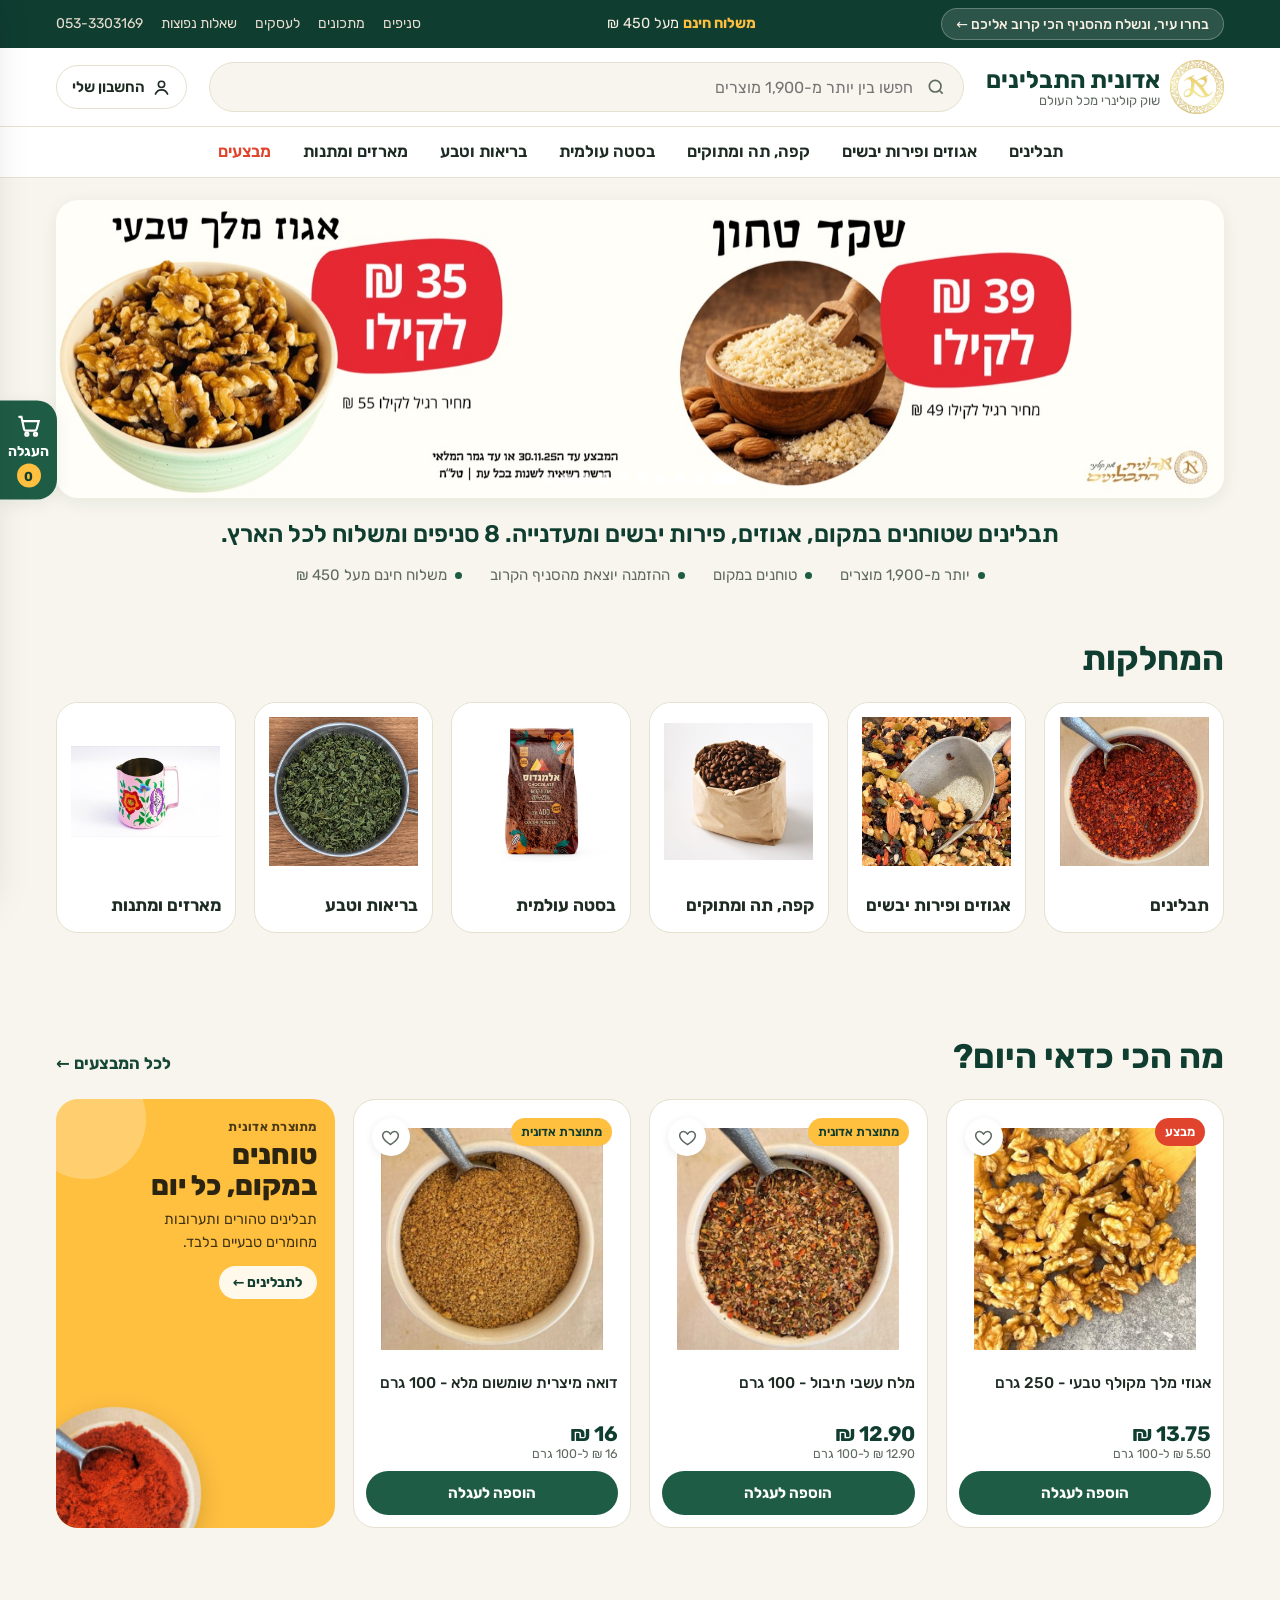
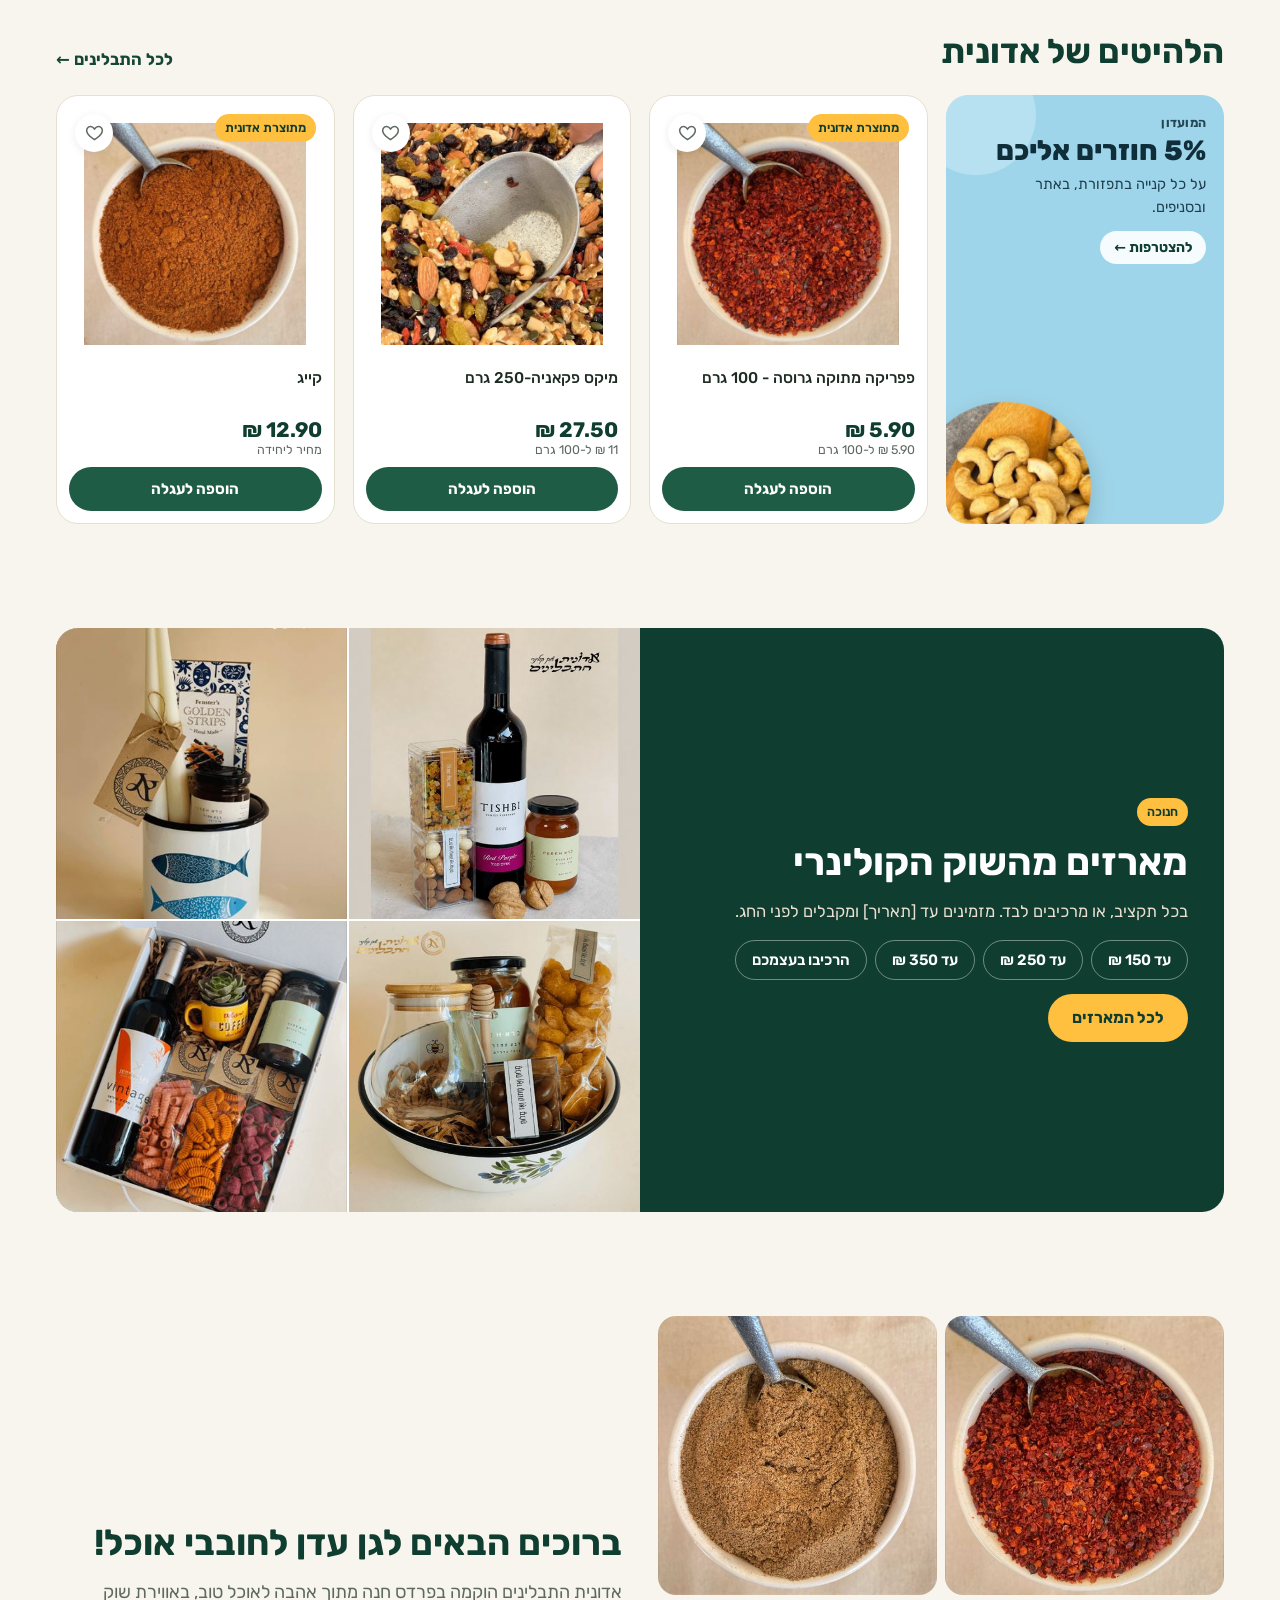
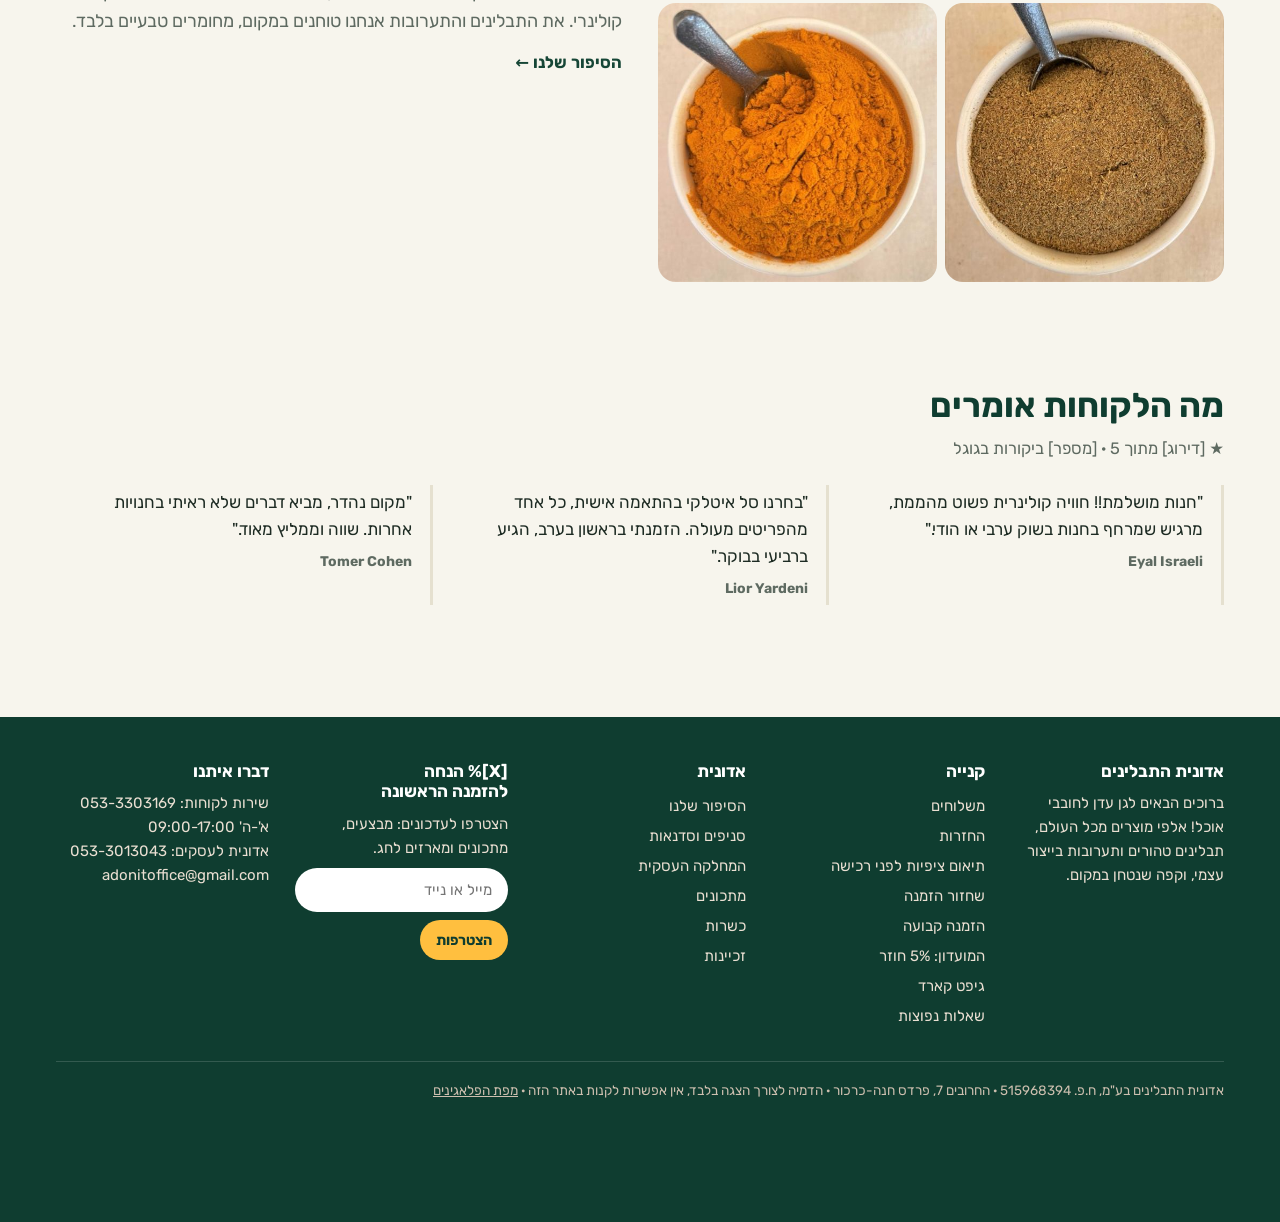
==== commit 8c3e8863: "Mobile like Carmella: one-row header, big hero, bottom tab bar, promo tiles - Mobile header: menu, s" ====
--- a/index.html
+++ b/index.html
@@ -10,11 +10,13 @@
 <link rel="preconnect" href="https://fonts.googleapis.com">
 <link rel="stylesheet" href="https://fonts.googleapis.com/css2?family=Rubik:wght@400;500;600;700;800&display=swap">
 <link rel="icon" href="assets/img/site/logo.png">
-<link rel="stylesheet" href="assets/css/site.css?v=15">
+<link rel="stylesheet" href="assets/css/site.css?v=18">
 </head>
 <body>
 <main>
   <div class="wrap">
+    <div class="m-hero" id="m-hero" aria-label="באנרים"></div>
+    <button type="button" class="dept-btn" data-open-menu>קנייה לפי מחלקות <span aria-hidden="true">‹‹</span></button>
     <div class="hero" id="hero"><img id="hero-img" src="assets/img/site/slide-1.jpg" alt=""><div class="dots" id="hero-dots"></div></div>
     <h1 class="home-h1">תבלינים שטוחנים במקום, אגוזים, פירות יבשים ומעדנייה. 8 סניפים ומשלוח לכל הארץ.</h1>
     <ul class="trust-line" aria-label="למה אדונית">
@@ -22,7 +24,7 @@
     </ul>
   </div>
 
-  <section class="sec"><div class="wrap">
+  <section class="sec d-only"><div class="wrap">
     <div class="sec-head"><div class="t"><h2>המחלקות</h2></div></div>
     <div class="grid g6" id="main-cats"></div>
   </div></section>
@@ -70,9 +72,9 @@
     </div>
   </div></section>
 </main>
-<script src="assets/js/data.js?v=15"></script>
-<script src="assets/js/branches.js?v=15"></script>
-<script src="assets/js/app.js?v=15"></script>
+<script src="assets/js/data.js?v=18"></script>
+<script src="assets/js/branches.js?v=18"></script>
+<script src="assets/js/app.js?v=18"></script>
 <script>
 window.pageInit = function () {
   addJsonLd({ '@context': 'https://schema.org', '@graph': [
@@ -84,6 +86,18 @@
     { '@type': 'WebSite', '@id': 'https://www.adonithatavlinim.co.il/#site', url: 'https://www.adonithatavlinim.co.il/', name: 'אדונית התבלינים', inLanguage: 'he-IL', publisher: { '@id': 'https://www.adonithatavlinim.co.il/#org' },
       potentialAction: { '@type': 'SearchAction', target: 'https://www.adonithatavlinim.co.il/?s={q}', 'query-input': 'required name=q' } } ] });
 
+
+  // mobile hero: big swipeable slides built from Adonit's own product photos
+  const byName = w => PRODUCTS.find(p => p.name.includes(w));
+  const MS = [
+    { img: (byName('פפריקה מתוקה - 100') || {}).img, k: 'מתוצרת אדונית', t: 'טוחנים במקום.<br>כל יום.', c: 'לתבלינים', h: 'category.html?c=pure', bg: '#FFBF3F' },
+    { img: (byName('אגוזי מלך') || {}).img, k: 'מבצע השבוע', t: 'אגוז מלך טבעי<br>35 ₪ לקילו', c: 'לאגוזים', h: 'category.html?m=nuts', bg: '#F9A8B4' },
+    { img: (productsIn(['boxes'])[0] || {}).img, k: 'חנוכה', t: 'מארזים<br>מהשוק הקולינרי', c: 'למארזים', h: 'gifts.html', bg: '#9FD5EA' }
+  ];
+  const mh = document.getElementById('m-hero');
+  mh.innerHTML = `<div class="m-track">${MS.map(x => `<a class="m-slide" href="${x.h}" style="--bg:${x.bg}"><img src="${x.img}" alt=""><span class="m-txt"><small>${x.k}</small><b>${x.t}</b><em>${x.c} ←</em></span></a>`).join('')}</div><div class="m-dots">${MS.map((x, n) => `<i class="${n ? '' : 'on'}"></i>`).join('')}</div>`;
+  const tr = mh.querySelector('.m-track');
+  tr.addEventListener('scroll', () => { const n = Math.round(Math.abs(tr.scrollLeft) / tr.clientWidth); mh.querySelectorAll('.m-dots i').forEach((d, k) => d.classList.toggle('on', k === n)); }, { passive: true });
   const slides = (window.SLIDES || []).filter(s => s.img);
   let i = 0;
   const img = document.getElementById('hero-img'), dots = document.getElementById('hero-dots');
@@ -102,10 +116,10 @@
   const diverse = (list, n) => { const seen = new Set(), out = []; for (const p of list) { const k = p.name.split(/[\s-]/)[0]; if (!seen.has(k)) { seen.add(k); out.push(p); } if (out.length === n) break; } return out; };
   const food = p => p.cats.some(c => ['nuts', 'dried', 'pure', 'blends', 'honey', 'coffee', 'cocoa', 'halva', 'roasted', 'oils', 'baking', 'legumes', 'chocolate', 'whole', 'tea'].includes(c));
   const deals = diverse(productsIn(['sale']).filter(p => p.price < 80 && food(p)).concat(productsIn(['roasted', 'dried', 'blends'])), 4);
-  document.getElementById('today').innerHTML = deals.map(p => productCard(p)).join('');
+  document.getElementById('today').innerHTML = deals.slice(0, 3).map(p => productCard(p)).join('') + promoTile('grind');
   const used = new Set(deals.map(p => p.name.split(/[\s-]/)[0]));
   const hits = ['pure', 'nuts', 'blends', 'dried'].map(k => productsIn([k]).find(p => !p.cats.includes('sale') && !used.has(p.name.split(/[\s-]/)[0]) && used.add(p.name.split(/[\s-]/)[0]))).filter(Boolean);
-  document.getElementById('hits').innerHTML = hits.map(p => productCard(p)).join('');
+  document.getElementById('hits').innerHTML = promoTile('club') + hits.slice(0, 3).map(p => productCard(p)).join('');
   document.getElementById('story-imgs').innerHTML = diverse(productsIn(['pure', 'blends', 'whole']), 4).map(p => `<img src="${p.img}" alt="" loading="lazy">`).join('');
   document.getElementById('season-imgs').innerHTML = productsIn(['boxes']).slice(0, 4).map(p => `<img src="${p.img}" alt="" loading="lazy">`).join('');
 };
--- a/assets/css/site.css
+++ b/assets/css/site.css
@@ -370,3 +370,106 @@
 
 /* headings inside dark bands stay white */
 [style*="color:#fff"] h1,[style*="color:#fff"] h2,[style*="color:#fff"] h3,.wallet h2,.wallet h3{color:#fff}
+
+/* ---------- mobile like Carmella: one-row header, drawer, bottom tab bar ---------- */
+.m-only{display:none}
+.drawer,.drawer-scrim,.tabbar{display:none}
+.ibtn{width:44px;height:44px;border:0;background:none;color:var(--brown);display:grid;place-items:center;cursor:pointer;border-radius:12px}
+.ibtn svg{width:26px;height:26px}
+.cart-dot{width:48px;height:48px;border-radius:50%;border:0;background:var(--yellow);color:var(--brown);position:relative;display:grid;place-items:center;cursor:pointer}
+.cart-dot svg{width:24px;height:24px}
+.cart-dot .count{position:absolute;bottom:-2px;left:-2px;background:var(--brown);color:#fff;border-radius:99px;min-width:20px;height:20px;display:grid;place-items:center;font-size:12px}
+@media(max-width:760px){
+  .m-only{display:flex}
+  .ship-bar{display:none}
+  .site-head{position:sticky;top:0}
+  .head-row{display:grid;grid-template-columns:1fr auto 1fr;align-items:center;gap:6px;padding-block:6px;min-height:60px}
+  .m-left{gap:2px;justify-self:start}
+  .logo{justify-self:center}
+  .logo span{display:none}
+  .logo img{width:48px;height:48px}
+  .cart-dot{justify-self:end}
+  .head-actions{display:none}
+  .search{display:none;grid-column:1/-1;grid-row:2}
+  .search.open{display:block}
+  .mainnav{display:none}
+  .fcart-btn{display:none}
+  body{padding-bottom:calc(72px + env(safe-area-inset-bottom,0px))}
+  .tabbar{display:grid;grid-template-columns:repeat(5,1fr);align-items:end;position:fixed;inset:auto 0 0 0;z-index:44;background:#fff;border-radius:22px 22px 0 0;box-shadow:0 -6px 24px rgba(0,0,0,.08);padding:6px 6px calc(8px + env(safe-area-inset-bottom,0px))}
+  .tabbar a,.tabbar button{display:flex;flex-direction:column;align-items:center;gap:2px;border:0;background:none;color:var(--brown);font:600 11.5px var(--body);text-decoration:none;cursor:pointer;padding:4px 0;min-height:48px;justify-content:flex-end}
+  .tabbar svg{width:24px;height:24px}
+  .tabbar .tab-cart{width:62px;height:62px;border-radius:50%;background:var(--yellow);justify-self:center;margin-top:-26px;justify-content:center;position:relative;box-shadow:0 4px 14px rgba(0,0,0,.12)}
+  .tabbar .tab-cart svg{width:28px;height:28px}
+  .tabbar .tab-cart .count{position:absolute;bottom:4px;left:50%;transform:translateX(-50%);font-size:11px;background:var(--brown);color:#fff;border-radius:99px;min-width:18px;height:18px;display:grid;place-items:center}
+  .wa-fab{bottom:calc(84px + env(safe-area-inset-bottom,0px))}
+  .sticky-buy{bottom:calc(68px + env(safe-area-inset-bottom,0px))}
+  body.has-sticky .wa-fab{bottom:calc(150px + env(safe-area-inset-bottom,0px))}
+  .drawer-scrim{position:fixed;inset:0;background:rgba(15,30,20,.4);z-index:60}
+  .drawer-scrim.open{display:block}
+  .drawer{display:flex;flex-direction:column;position:fixed;top:0;bottom:0;right:0;width:min(340px,88vw);background:#fff;z-index:61;transform:translateX(105%);transition:transform .25s;overflow:auto;padding:0 18px calc(24px + env(safe-area-inset-bottom,0px))}
+  .drawer.open{transform:none}
+  .drawer-head{display:flex;justify-content:space-between;align-items:center;padding:16px 0;position:sticky;top:0;background:#fff}
+  .drawer-head b{font:700 20px var(--head);color:var(--brown)}
+  .drawer .x{width:40px;height:40px;border-radius:50%;border:0;background:var(--soft);font-size:20px;cursor:pointer}
+  .route-chip-d{border:0;background:var(--green-soft);color:var(--brown);border-radius:14px;padding:10px 12px;text-align:right;font:500 14px var(--body);margin-bottom:10px;cursor:pointer}
+  .drawer details{border-bottom:1px solid var(--line)}
+  .drawer summary{list-style:none;padding:14px 0;font:600 17px var(--body);color:var(--brown);display:flex;justify-content:space-between;cursor:pointer}
+  .drawer summary::after{content:"+";color:var(--green)}
+  .drawer details[open] summary::after{content:"–"}
+  .drawer details a{display:block;padding:8px 10px;text-decoration:none;font-size:15.5px}
+  .drawer .dl{display:block;padding:14px 0;font:600 17px var(--body);text-decoration:none;border-bottom:1px solid var(--line)}
+  .drawer .dl.accent{color:var(--red)}
+  .drawer-links{display:grid;grid-template-columns:1fr 1fr;gap:4px 12px;padding-top:14px}
+  .drawer-links a{padding:8px 0;text-decoration:none;color:var(--muted);font-size:15px}
+}
+@media (prefers-reduced-motion:reduce){.drawer{transition:none}}
+
+/* ---------- promo tiles ---------- */
+.promo{position:relative;overflow:hidden;border-radius:var(--r-lg);padding:20px 18px;display:flex;flex-direction:column;gap:6px;min-height:100%;isolation:isolate}
+.promo .kicker{font:700 12.5px var(--body);letter-spacing:.02em;opacity:.85}
+.promo h3{font:800 clamp(22px,2.4vw,28px)/1.1 var(--head);color:inherit;margin:0;max-width:12ch}
+.promo p{margin:0;font-size:14.5px;max-width:22ch;opacity:.9}
+.promo .pbtn{align-self:flex-start;margin-top:6px;border:0;border-radius:999px;padding:8px 14px;font:700 14px var(--body);text-decoration:none;cursor:pointer;background:rgba(255,255,255,.9);color:var(--brown)}
+.promo img{position:absolute;width:62%;aspect-ratio:1/1;object-fit:cover;border-radius:50%;left:-10%;bottom:-12%;z-index:-1;box-shadow:0 8px 24px rgba(0,0,0,.15);transform:rotate(-8deg)}
+.promo::before{content:"";position:absolute;width:120px;height:120px;border-radius:50%;top:-40px;left:-30px;background:rgba(255,255,255,.25);z-index:-2}
+.promo.yellow{background:#FFBF3F;color:#2B2410}
+.promo.pink{background:#F9A8B4;color:#3A1520}
+.promo.blue{background:#9FD5EA;color:#0F2E3A}
+.promo.mint{background:#BFE3C8;color:#12321F}
+.js-reveal .reveal{opacity:0;transform:translateY(24px) scale(.97);transition:opacity .5s ease,transform .5s cubic-bezier(.2,.8,.2,1.2)}
+.js-reveal .reveal.in{opacity:1;transform:none}
+.js-reveal .promo.reveal.in img{animation:pop .6s .15s both}
+@keyframes pop{from{transform:rotate(-30deg) scale(.6);opacity:0}to{transform:rotate(-8deg) scale(1);opacity:1}}
+@media (prefers-reduced-motion:reduce){.js-reveal .reveal{opacity:1;transform:none;transition:none}.js-reveal .promo.reveal.in img{animation:none}}
+@media(max-width:760px){.promo{padding:16px 14px;min-height:260px}.promo h3{font-size:21px}.promo p{font-size:13px}}
+
+/* ---------- mobile home: big hero, departments button, centred headings ---------- */
+.m-hero,.dept-btn{display:none}
+@media(max-width:760px){
+  .d-only{display:none}
+  .hero{display:none}
+  .m-hero{display:block;margin:0 calc(-1 * max(16px,env(safe-area-inset-left,0px)))}
+  .m-track{display:flex;overflow-x:auto;scroll-snap-type:x mandatory;scrollbar-width:none}
+  .m-track::-webkit-scrollbar{display:none}
+  .m-slide{flex:0 0 100%;scroll-snap-align:center;position:relative;height:330px;background:var(--bg);text-decoration:none;overflow:hidden;display:block;background:var(--bg)}
+  .m-slide img{position:absolute;inset:0;width:100%;height:100%;object-fit:cover}
+  .m-slide::after{content:"";position:absolute;inset:0;background:linear-gradient(to left,rgba(0,0,0,.0) 35%,rgba(0,0,0,.0) 100%)}
+  .m-txt{position:absolute;right:16px;bottom:18px;z-index:1;background:var(--bg);background:color-mix(in srgb,var(--bg) 100%,transparent);border-radius:18px;padding:12px 16px;display:flex;flex-direction:column;gap:4px;max-width:78%;box-shadow:0 6px 20px rgba(0,0,0,.15)}
+  .m-txt{background:var(--bg)}
+  .m-slide .m-txt{background:#fff}
+  .m-txt small{font:700 12px var(--body);color:var(--brown);background:var(--bg);align-self:flex-start;padding:2px 8px;border-radius:99px}
+  .m-slide .m-txt small{background:var(--bg)}
+  .m-txt b{font:800 24px/1.1 var(--head);color:var(--brown)}
+  .m-txt em{font-style:normal;font:700 14px var(--body);color:var(--green)}
+  .m-dots{display:flex;justify-content:center;gap:6px;margin-top:10px}
+  .m-dots i{width:8px;height:8px;border-radius:99px;background:var(--line)}
+  .m-dots i.on{width:22px;background:var(--brown)}
+  .dept-btn{display:flex;justify-content:space-between;align-items:center;width:100%;margin-top:18px;min-height:58px;border:0;border-radius:16px;background:var(--brown);color:#fff;font:600 18px var(--body);padding:0 20px;cursor:pointer}
+  .home-h1{font-size:15px;font-weight:500;color:var(--muted);margin-top:16px}
+  .trust-line{display:none}
+  .sec-head{flex-direction:column;align-items:center;text-align:center}
+  .sec-head .t{align-items:center}
+  .sec-head h2{font-size:26px}
+}
+
+@media(min-width:761px){.cart-dot.m-only{display:none}}
